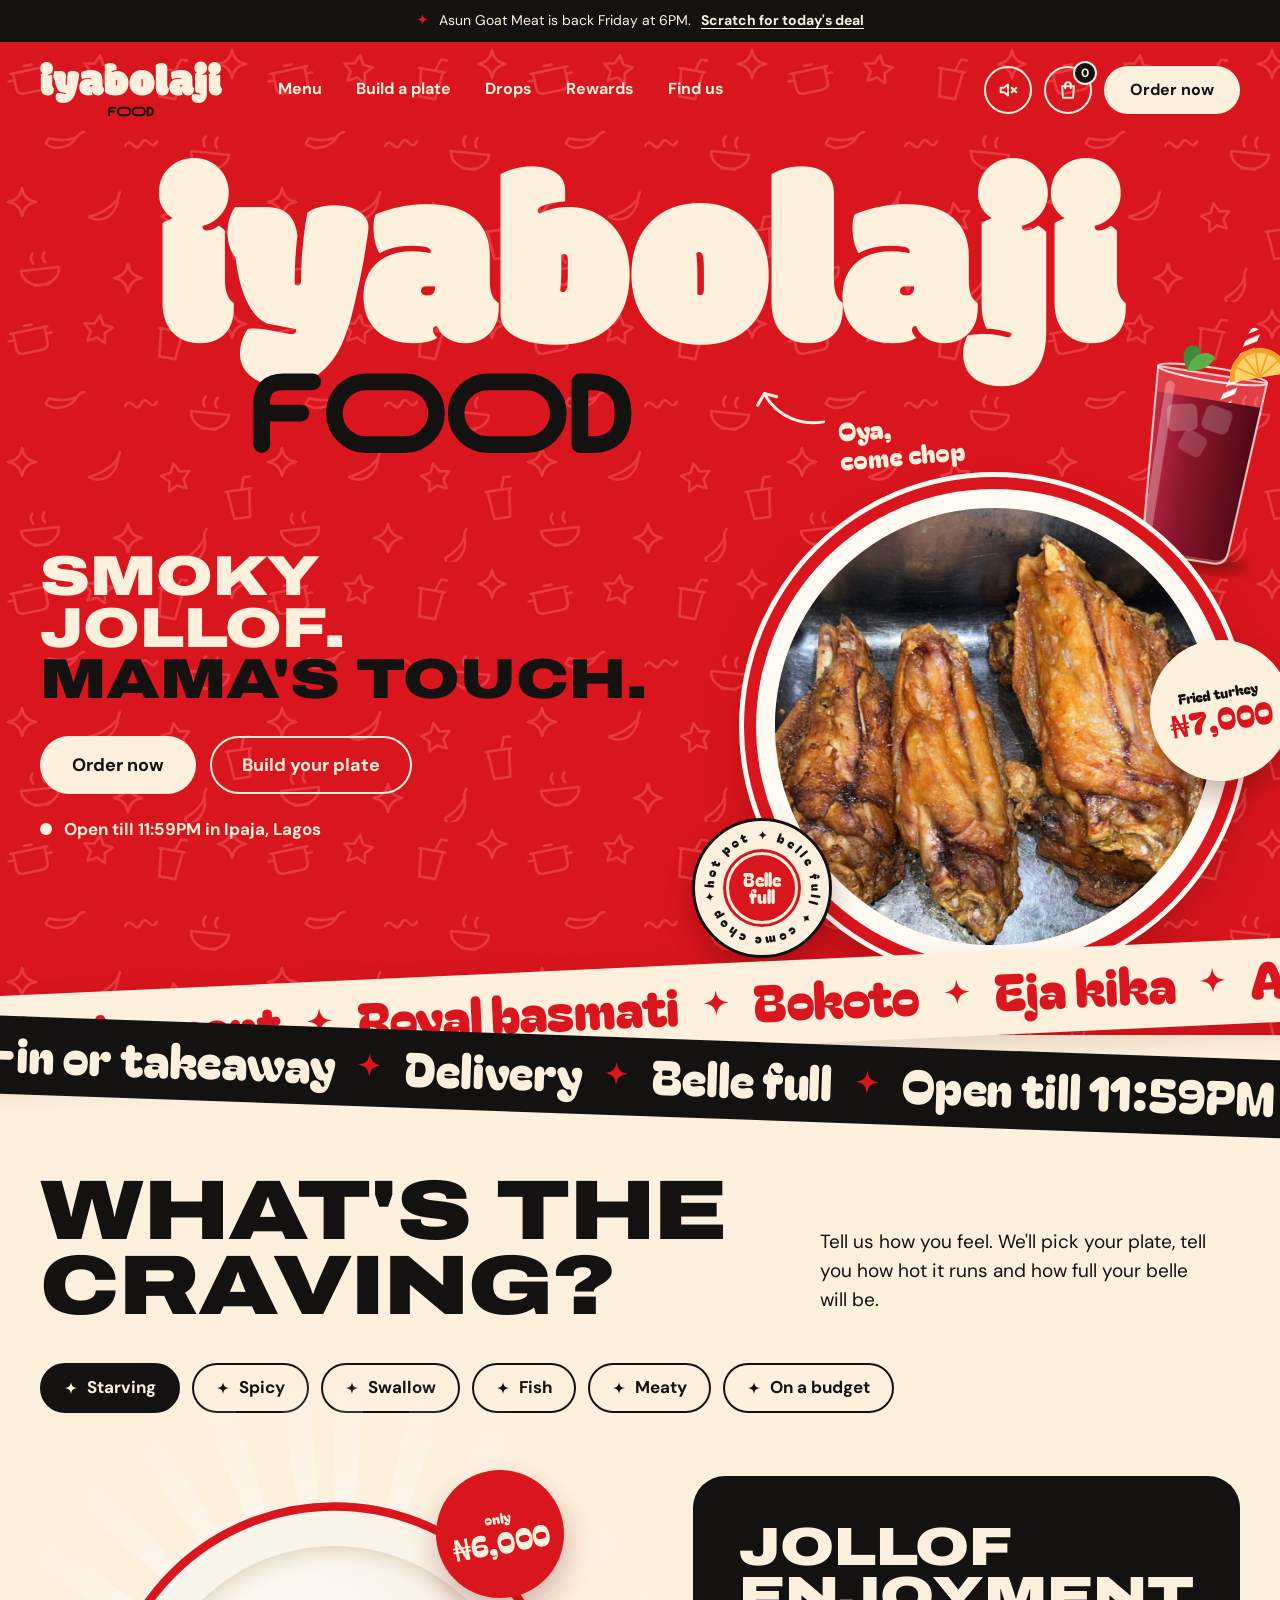
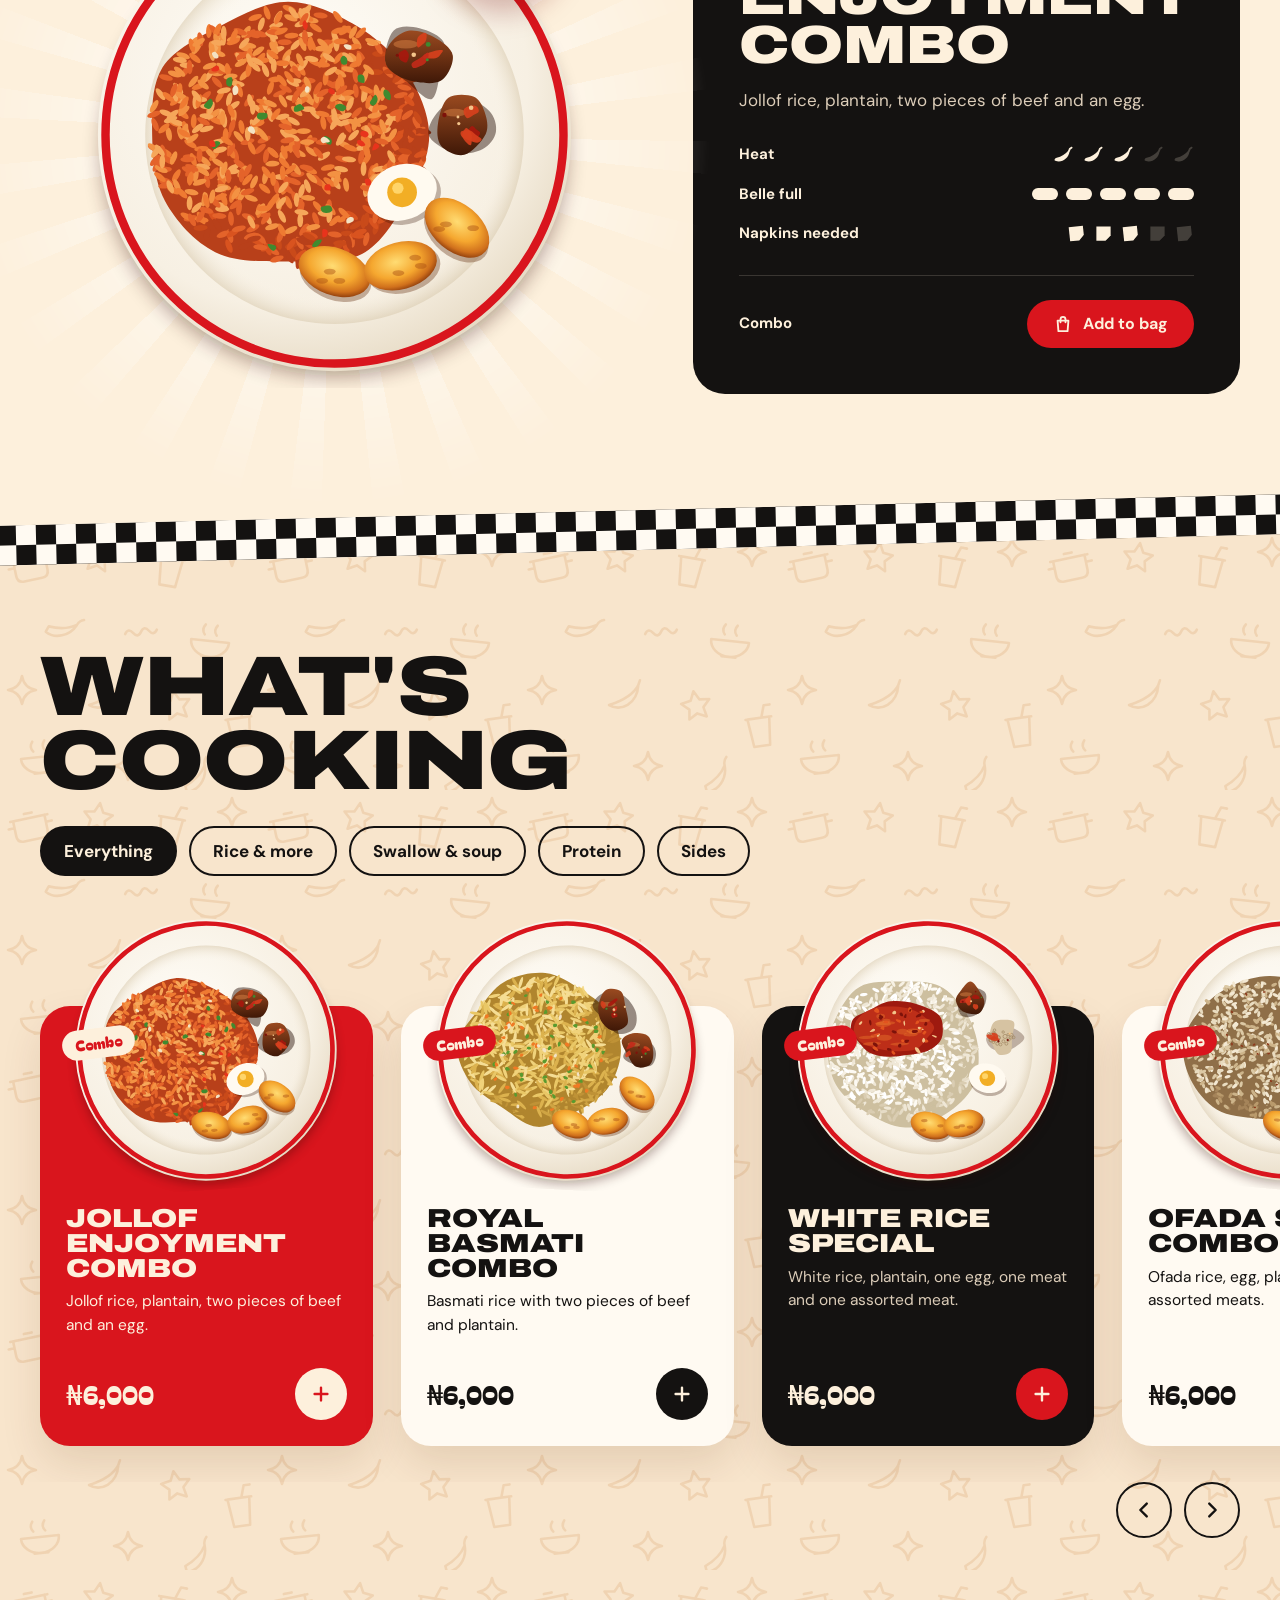
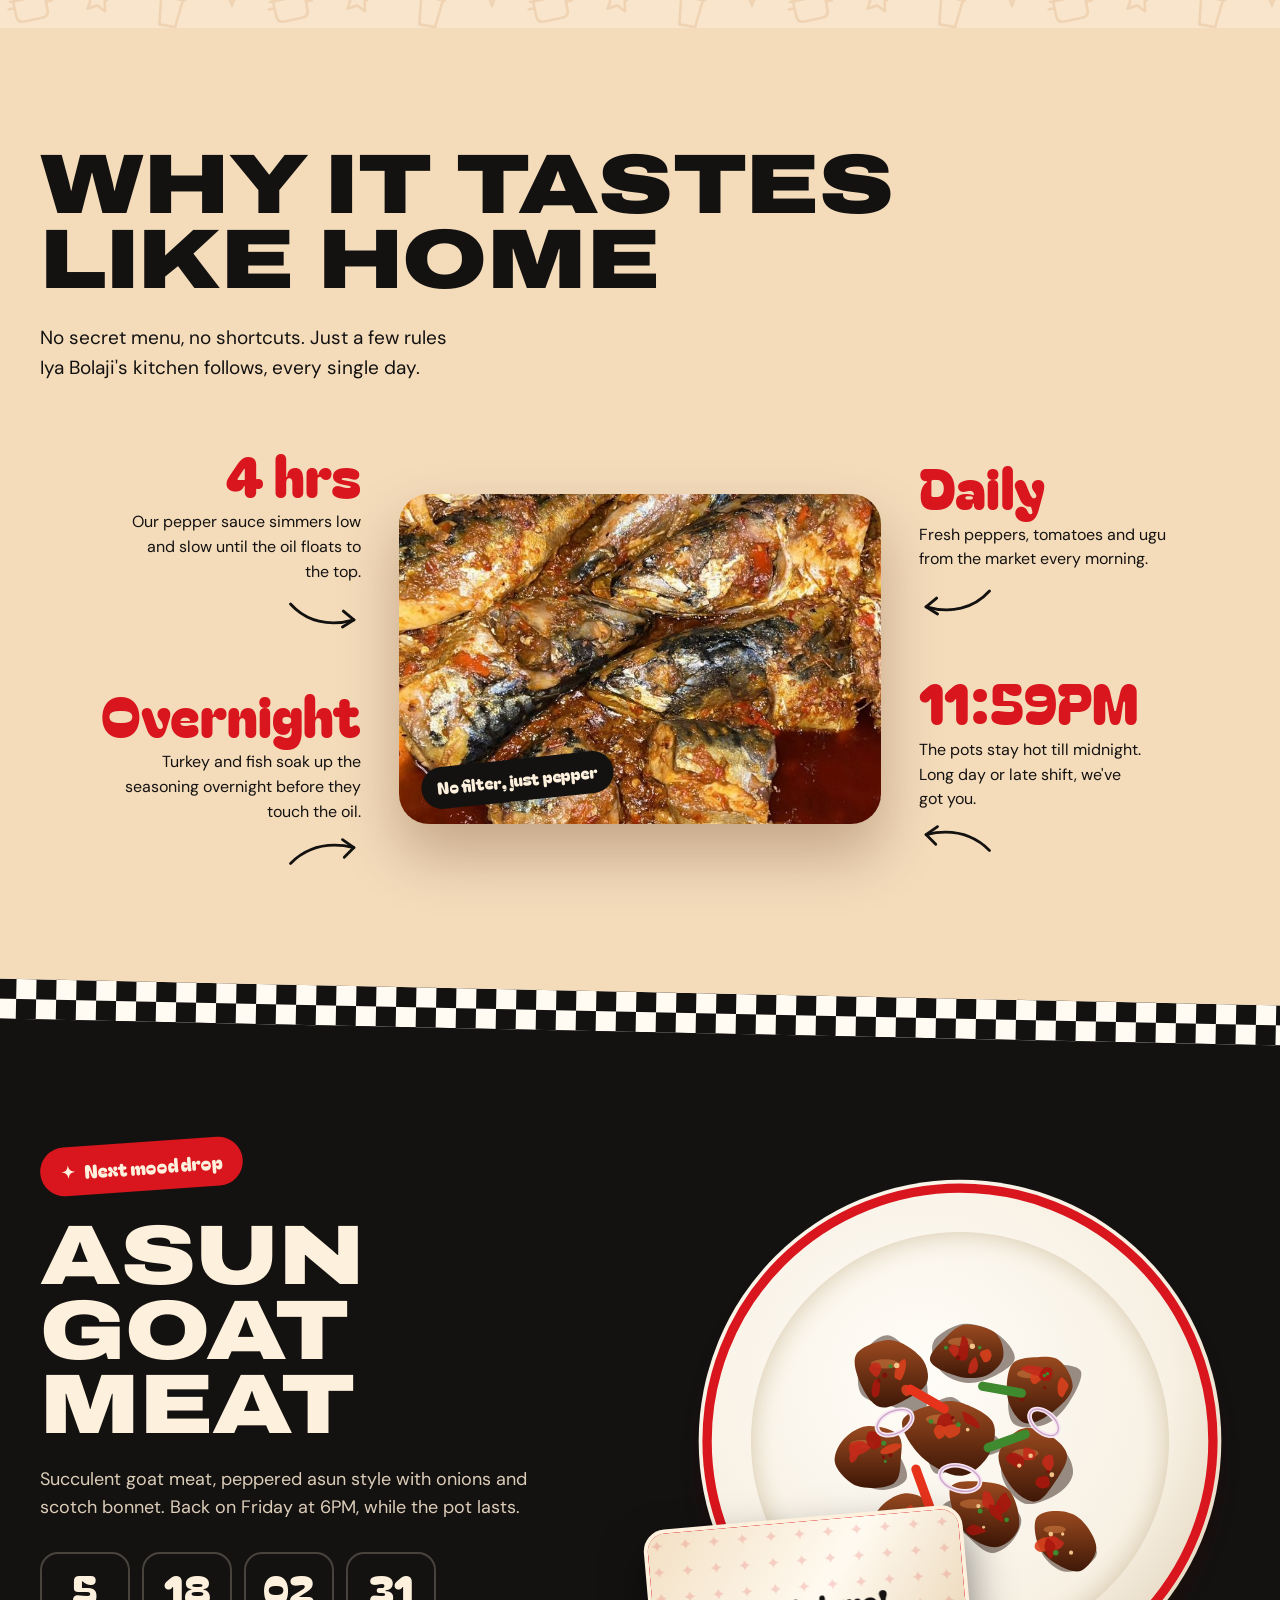
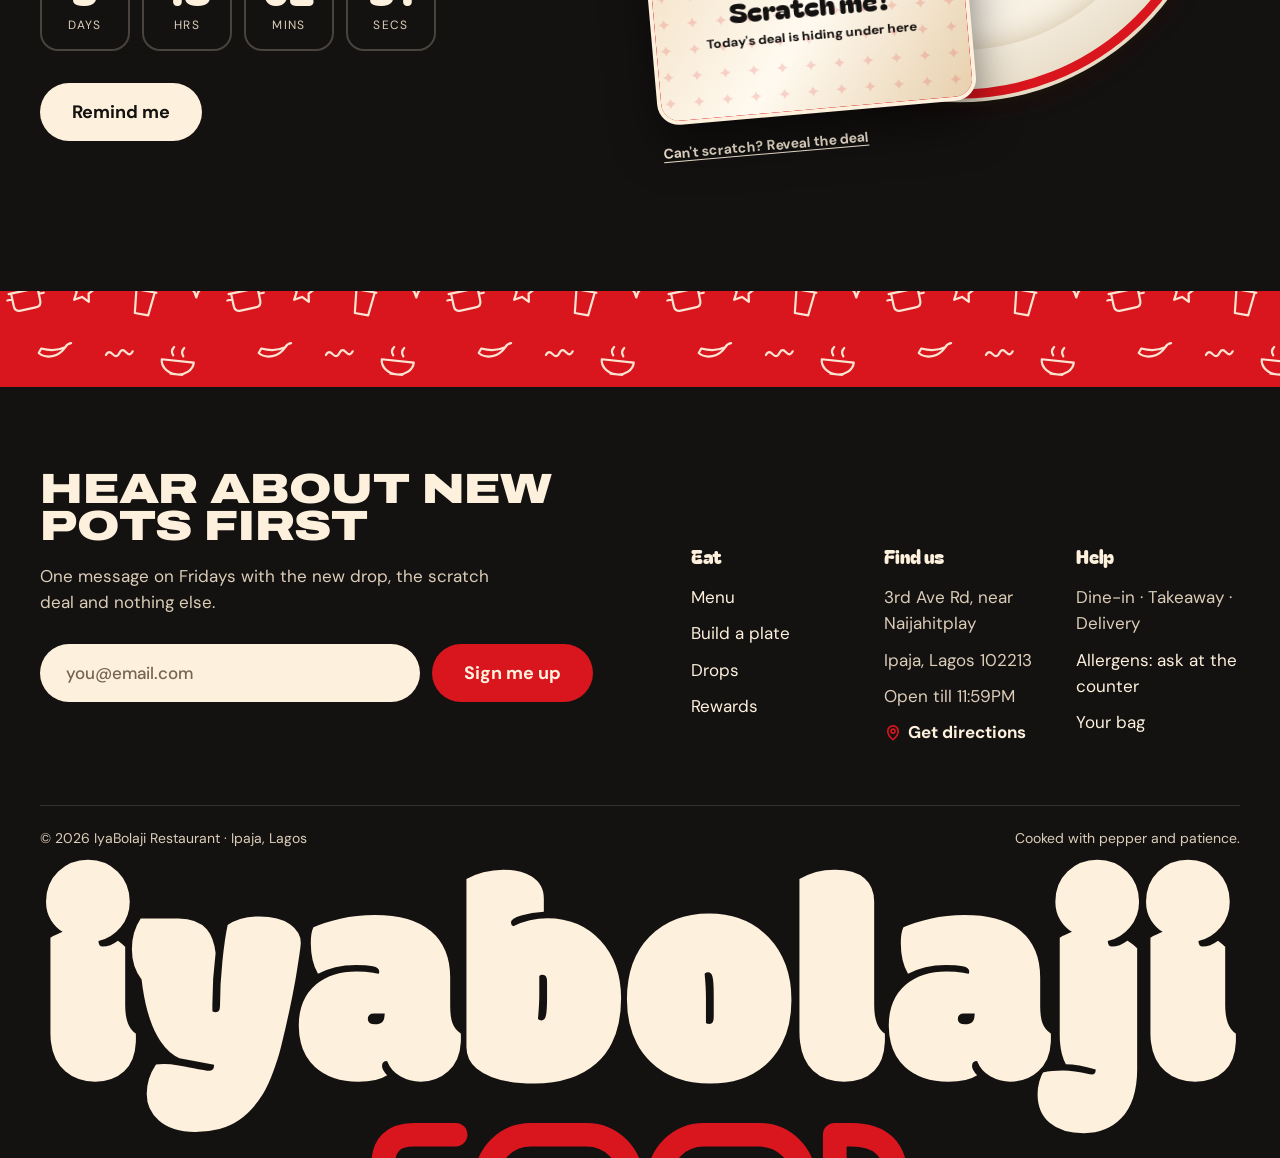
==== index.html @ 55a48b09 "Use the restaurant's own turkey and fish photos The hero plate is now the real fried turkey photo, f" ====
<!doctype html>
<html lang="en">
<head>
  <meta charset="utf-8">
  <meta name="viewport" content="width=device-width, initial-scale=1">
  <title>IyaBolaji Restaurant · Ipaja, Lagos</title>
  <meta name="description" content="Jollof, fried turkey, bokoto, amala and more from Mama's pot. Dine-in, takeaway and delivery on 3rd Ave Rd, Ipaja, Lagos. Open till 11:59PM.">
  <meta name="theme-color" content="#d9151d">
  <meta property="og:title" content="IyaBolaji Restaurant · Ipaja, Lagos">
  <meta property="og:description" content="Smoky jollof. Mama's touch. Dine-in, takeaway and delivery in Ipaja, Lagos.">
  <link rel="icon" href="assets/favicon.svg" type="image/svg+xml">
  <link rel="preconnect" href="https://fonts.googleapis.com">
  <link rel="preconnect" href="https://fonts.gstatic.com" crossorigin>
  <link href="https://fonts.googleapis.com/css2?family=Archivo:wdth,wght@125,800;125,900&family=Bagel+Fat+One&family=DM+Sans:opsz,wght@9..40,400;9..40,500;9..40,700&family=Modak&display=swap" rel="stylesheet">
  <link rel="stylesheet" href="css/styles.css">
  <script src="js/data.js" defer></script>
  <script src="js/main.js" defer></script>
  <script type="application/ld+json">
  {
    "@context": "https://schema.org",
    "@type": "Restaurant",
    "name": "IyaBolaji Restaurant",
    "servesCuisine": "Nigerian",
    "address": {
      "@type": "PostalAddress",
      "streetAddress": "3rd Ave Rd, near Naijahitplay",
      "addressLocality": "Ipaja",
      "addressRegion": "Lagos",
      "postalCode": "102213",
      "addressCountry": "NG"
    }
  }
  </script>
</head>
<body>
  <svg width="0" height="0" style="position:absolute" aria-hidden="true">
    <symbol id="food-mark" viewBox="0 0 404 88">
      <g fill="none" stroke="currentColor" stroke-width="17" stroke-linecap="round" stroke-linejoin="round">
        <path d="M18 76V34Q18 12 40 12H70M18 44H58"/>
        <rect x="92" y="12" width="104" height="64" rx="32"/>
        <rect x="216" y="12" width="104" height="64" rx="32"/>
        <path d="M342 12V76H354Q386 76 386 44Q386 12 354 12Z"/>
      </g>
    </symbol>
    <symbol id="i-spark" viewBox="0 0 24 24"><path fill="currentColor" d="M12 1.5C13.1 8.6 15.4 10.9 22.5 12 15.4 13.1 13.1 15.4 12 22.5 10.9 15.4 8.6 13.1 1.5 12 8.6 10.9 10.9 8.6 12 1.5Z"/></symbol>
    <symbol id="i-bag" viewBox="0 0 24 24"><g fill="none" stroke="currentColor" stroke-width="2.2" stroke-linecap="round" stroke-linejoin="round"><path d="M5.5 8h13l-1 12.5h-11L5.5 8Z"/><path d="M9 10V6.5a3 3 0 0 1 6 0V10"/></g></symbol>
    <symbol id="i-sound" viewBox="0 0 24 24"><g fill="none" stroke="currentColor" stroke-width="2.2" stroke-linecap="round" stroke-linejoin="round"><path d="M4 9.5v5h3.5L12 18V6L7.5 9.5H4Z"/><path d="M15.5 9a4.5 4.5 0 0 1 0 6M18.3 6.5a8 8 0 0 1 0 11"/></g></symbol>
    <symbol id="i-mute" viewBox="0 0 24 24"><g fill="none" stroke="currentColor" stroke-width="2.2" stroke-linecap="round" stroke-linejoin="round"><path d="M4 9.5v5h3.5L12 18V6L7.5 9.5H4Z"/><path d="M16 9.5l5 5M21 9.5l-5 5"/></g></symbol>
    <symbol id="i-plus" viewBox="0 0 24 24"><path fill="none" stroke="currentColor" stroke-width="2.6" stroke-linecap="round" d="M12 5v14M5 12h14"/></symbol>
    <symbol id="i-minus" viewBox="0 0 24 24"><path fill="none" stroke="currentColor" stroke-width="2.6" stroke-linecap="round" d="M5 12h14"/></symbol>
    <symbol id="i-left" viewBox="0 0 24 24"><path fill="none" stroke="currentColor" stroke-width="2.6" stroke-linecap="round" stroke-linejoin="round" d="M15 5l-7 7 7 7"/></symbol>
    <symbol id="i-right" viewBox="0 0 24 24"><path fill="none" stroke="currentColor" stroke-width="2.6" stroke-linecap="round" stroke-linejoin="round" d="M9 5l7 7-7 7"/></symbol>
    <symbol id="i-menu" viewBox="0 0 24 24"><path fill="none" stroke="currentColor" stroke-width="2.4" stroke-linecap="round" d="M4 7h16M4 12h16M4 17h16"/></symbol>
    <symbol id="i-close" viewBox="0 0 24 24"><path fill="none" stroke="currentColor" stroke-width="2.4" stroke-linecap="round" d="M6 6l12 12M18 6 6 18"/></symbol>
    <symbol id="i-chili" viewBox="0 0 24 24"><path fill="currentColor" d="M3.6 18.4c7.3 2.4 14.4-2.3 15.6-10.4.1-.9-1-1.3-1.5-.6-2.7 3.7-7.5 6.4-12.6 7.6-1.9.4-3.2 2.8-1.5 3.4Z"/><path fill="none" stroke="currentColor" stroke-width="2" stroke-linecap="round" d="M18.6 7.4c.2-1.7 1.2-2.9 2.8-3.5"/></symbol>
    <symbol id="i-napkin" viewBox="0 0 24 24"><path fill="currentColor" d="M3 3h18v11.5L14.5 21H3V3Z"/><path fill="currentColor" opacity=".45" d="M14.5 21v-6.5H21Z"/></symbol>
    <symbol id="i-pin" viewBox="0 0 24 24"><g fill="none" stroke="currentColor" stroke-width="2.2" stroke-linecap="round" stroke-linejoin="round"><path d="M12 21s7-6.1 7-11.5a7 7 0 1 0-14 0C5 14.9 12 21 12 21Z"/><circle cx="12" cy="9.5" r="2.6"/></g></symbol>
  </svg>

  <a class="skip" href="#main">Skip to content</a>

  <div class="announce">
    <p>
      <svg class="announce-spark" aria-hidden="true"><use href="#i-spark"/></svg>
      Asun Goat Meat is back Friday at 6PM.
      <a href="#drop">Scratch for today's deal</a>
    </p>
  </div>

  <header class="hero" id="top">
    <nav class="nav container" aria-label="Main">
      <a class="logo" href="#top" aria-label="IyaBolaji Food, back to top">
        <span class="logo-word" aria-hidden="true">iyabolaji</span>
        <svg class="food-mark" aria-hidden="true"><use href="#food-mark"/></svg>
      </a>
      <ul class="nav-links" id="nav-links">
        <li><a href="#menu">Menu</a></li>
        <li><a href="#cravings">Build a plate</a></li>
        <li><a href="#drop">Drops</a></li>
        <li><a href="#signup">Rewards</a></li>
        <li><a href="#find">Find us</a></li>
      </ul>
      <div class="nav-actions">
        <button class="icon-btn sound-btn" id="sound" type="button" aria-pressed="false" aria-label="Play kitchen sizzle sound">
          <svg aria-hidden="true"><use href="#i-mute"/></svg>
        </button>
        <button class="icon-btn bag-btn" id="bag-open" type="button" aria-label="Open bag, 0 items">
          <svg aria-hidden="true"><use href="#i-bag"/></svg>
          <span class="bag-count" id="bag-count" aria-hidden="true">0</span>
        </button>
        <a class="btn btn-cream nav-order" href="#menu">Order now</a>
        <button class="icon-btn menu-toggle" id="menu-toggle" type="button" aria-expanded="false" aria-controls="nav-links" aria-label="Open navigation">
          <svg aria-hidden="true"><use href="#i-menu"/></svg>
        </button>
      </div>
    </nav>

    <div class="hero-stage container">
      <div class="lockup">
        <h1 class="wordmark"><span class="sr-only">IyaBolaji Food</span><span aria-hidden="true">iyabolaji</span></h1>
        <svg class="food-mark hero-food" aria-hidden="true"><use href="#food-mark"/></svg>
        <p class="scribble">
          <svg class="scribble-arrow" viewBox="0 0 84 54" aria-hidden="true"><g fill="none" stroke="currentColor" stroke-width="3.5" stroke-linecap="round" stroke-linejoin="round"><path d="M80 48C56 50 28 40 14 10"/><path d="M5 22l9-13 14 5"/></g></svg>
          Oya,<br>come chop
        </p>
      </div>

      <div class="hero-copy">
        <p class="hero-title"><span>Smoky</span><span>jollof.</span><span class="ink">Mama's touch.</span></p>
        <div class="hero-ctas">
          <a class="btn btn-cream btn-lg" href="#menu">Order now</a>
          <a class="btn btn-ghost btn-lg" href="#cravings">Build your plate</a>
        </div>
        <p class="open-now"><span class="dot" aria-hidden="true"></span>Open till 11:59PM in Ipaja, Lagos</p>
      </div>

      <div class="hero-visual">
        <img class="hero-drink" src="assets/art/zobo.svg" alt="" width="420" height="620">
        <img class="hero-dish is-photo" src="assets/img/turkey.jpg" alt="Three golden fried turkey wings from the IyaBolaji kitchen" width="1000" height="1000" fetchpriority="high">
        <p class="price-sticker"><span>Fried turkey</span><strong>₦7,000</strong></p>
        <div class="mood-badge" aria-hidden="true">
          <svg class="mood-ring" viewBox="0 0 200 200">
            <defs><path id="ring" d="M100 100m-72 0a72 72 0 1 1 144 0a72 72 0 1 1-144 0"/></defs>
            <text><textPath href="#ring" textLength="448">hot pot ✦ belle full ✦ come chop ✦</textPath></text>
          </svg>
          <span class="mood-core">Belle<br>full</span>
        </div>
      </div>
    </div>
  </header>

  <div class="ticker" aria-hidden="true">
    <div class="band band-cream">
      <div class="track">
        <span class="half">Jollof enjoyment <svg><use href="#i-spark"/></svg> Royal basmati <svg><use href="#i-spark"/></svg> Bokoto <svg><use href="#i-spark"/></svg> Eja kika <svg><use href="#i-spark"/></svg> Amala feast <svg><use href="#i-spark"/></svg> Asun goat meat <svg><use href="#i-spark"/></svg></span>
        <span class="half">Jollof enjoyment <svg><use href="#i-spark"/></svg> Royal basmati <svg><use href="#i-spark"/></svg> Bokoto <svg><use href="#i-spark"/></svg> Eja kika <svg><use href="#i-spark"/></svg> Amala feast <svg><use href="#i-spark"/></svg> Asun goat meat <svg><use href="#i-spark"/></svg></span>
      </div>
    </div>
    <div class="band band-ink">
      <div class="track reverse">
        <span class="half">Dine-in or takeaway <svg><use href="#i-spark"/></svg> Delivery <svg><use href="#i-spark"/></svg> Belle full <svg><use href="#i-spark"/></svg> Open till 11:59PM <svg><use href="#i-spark"/></svg> Ipaja, Lagos <svg><use href="#i-spark"/></svg></span>
        <span class="half">Dine-in or takeaway <svg><use href="#i-spark"/></svg> Delivery <svg><use href="#i-spark"/></svg> Belle full <svg><use href="#i-spark"/></svg> Open till 11:59PM <svg><use href="#i-spark"/></svg> Ipaja, Lagos <svg><use href="#i-spark"/></svg></span>
      </div>
    </div>
  </div>

  <main id="main">
    <section class="cravings" id="cravings" aria-labelledby="cravings-title">
      <div class="container">
        <div class="section-head">
          <h2 class="display" id="cravings-title">What's the<br>craving?</h2>
          <p class="lede">Tell us how you feel. We'll pick your plate, tell you how hot it runs and how full your belle will be.</p>
        </div>
        <div class="chips" id="craving-chips" role="group" aria-label="Pick a craving"></div>

        <div class="feature">
          <div class="feature-visual">
            <img id="feature-img" src="assets/art/jollof-enjoyment.svg" alt="" width="600" height="600">
            <p class="price-dot"><small>only</small><strong id="feature-price"></strong></p>
          </div>
          <article class="feature-card" aria-live="polite">
            <h3 id="feature-name"></h3>
            <p id="feature-desc"></p>
            <dl class="meters">
              <div><dt>Heat</dt><dd id="meter-heat"></dd></div>
              <div><dt>Belle full</dt><dd id="meter-full"></dd></div>
              <div><dt>Napkins needed</dt><dd id="meter-napkins"></dd></div>
            </dl>
            <div class="feature-foot">
              <span id="feature-serves"></span>
              <button class="btn btn-red" id="feature-add" type="button">
                <svg class="btn-icon" aria-hidden="true"><use href="#i-bag"/></svg> Add to bag
              </button>
            </div>
          </article>
        </div>
      </div>
    </section>

    <div class="checker" aria-hidden="true"></div>

    <section class="lineup" id="menu" aria-labelledby="menu-title">
      <div class="container section-head">
        <h2 class="display" id="menu-title">What's<br>cooking</h2>
        <div class="chips" id="menu-filters" role="group" aria-label="Filter the menu"></div>
      </div>
      <ul class="cards" id="cards" aria-live="polite"></ul>
      <div class="container lineup-nav">
        <button class="round-btn" type="button" data-scroll="-1" aria-label="Scroll menu left"><svg aria-hidden="true"><use href="#i-left"/></svg></button>
        <button class="round-btn" type="button" data-scroll="1" aria-label="Scroll menu right"><svg aria-hidden="true"><use href="#i-right"/></svg></button>
      </div>
    </section>

    <section class="why" id="why" aria-labelledby="why-title">
      <div class="container">
        <h2 class="display" id="why-title">Why it tastes<br>like home</h2>
        <p class="lede">No secret menu, no shortcuts. Just a few rules Iya Bolaji's kitchen follows, every single day.</p>

        <div class="why-grid">
          <div class="facts facts-left">
            <div class="fact">
              <strong>4 hrs</strong>
              <p>Our pepper sauce simmers low and slow until the oil floats to the top.</p>
              <svg class="fact-arrow" viewBox="0 0 84 40" aria-hidden="true"><g fill="none" stroke="currentColor" stroke-width="3.2" stroke-linecap="round" stroke-linejoin="round"><path d="M4 8C22 28 48 34 76 26"/><path d="M64 16l12 10-13 8"/></g></svg>
            </div>
            <div class="fact">
              <strong>Overnight</strong>
              <p>Turkey and fish soak up the seasoning overnight before they touch the oil.</p>
              <svg class="fact-arrow" viewBox="0 0 84 40" aria-hidden="true"><g fill="none" stroke="currentColor" stroke-width="3.2" stroke-linecap="round" stroke-linejoin="round"><path d="M4 30C24 10 50 6 76 12"/><path d="M63 3l13 9-11 11"/></g></svg>
            </div>
          </div>

          <figure class="why-photo">
            <img src="assets/img/fish-pepper-stew.jpg" alt="Mackerel cooked down in red pepper stew, straight from the IyaBolaji kitchen" width="782" height="535" loading="lazy">
            <figcaption>No filter, just pepper</figcaption>
          </figure>

          <div class="facts facts-right">
            <div class="fact">
              <strong>Daily</strong>
              <p>Fresh peppers, tomatoes and ugu from the market every morning.</p>
              <svg class="fact-arrow" viewBox="0 0 84 40" aria-hidden="true"><g fill="none" stroke="currentColor" stroke-width="3.2" stroke-linecap="round" stroke-linejoin="round"><path d="M80 8C62 28 36 34 8 26"/><path d="M20 16 8 26l13 8"/></g></svg>
            </div>
            <div class="fact">
              <strong>11:59PM</strong>
              <p>The pots stay hot till midnight. Long day or late shift, we've got you.</p>
              <svg class="fact-arrow" viewBox="0 0 84 40" aria-hidden="true"><g fill="none" stroke="currentColor" stroke-width="3.2" stroke-linecap="round" stroke-linejoin="round"><path d="M80 30C60 10 34 6 8 12"/><path d="M21 3 8 12l11 11"/></g></svg>
            </div>
          </div>
        </div>
      </div>
    </section>

    <div class="checker checker-dark" aria-hidden="true"></div>

    <section class="drop" id="drop" aria-labelledby="drop-title">
      <div class="container drop-grid">
        <div class="drop-copy">
          <p class="tag-red"><svg aria-hidden="true"><use href="#i-spark"/></svg> Next mood drop</p>
          <h2 class="display" id="drop-title">Asun<br>goat meat</h2>
          <p>Succulent goat meat, peppered asun style with onions and scotch bonnet. Back on Friday at 6PM, while the pot lasts.</p>
          <div class="countdown" id="countdown" role="timer" aria-label="Time until the drop">
            <div><b data-unit="d">0</b><span>Days</span></div>
            <div><b data-unit="h">00</b><span>Hrs</span></div>
            <div><b data-unit="m">00</b><span>Mins</span></div>
            <div><b data-unit="s">00</b><span>Secs</span></div>
          </div>
          <a class="btn btn-cream btn-lg" href="#signup">Remind me</a>
        </div>

        <div class="drop-visual">
          <img src="assets/art/asun.svg" alt="Peppered asun goat meat with onions and peppers" width="600" height="600" loading="lazy">
          <div class="scratch" id="scratch">
            <div class="scratch-card">
              <div class="scratch-prize" id="scratch-prize">
                <small>Today's deal</small>
                <strong>Free dodo</strong>
                <span>with any combo. Show this at the counter.</span>
              </div>
              <canvas aria-hidden="true"></canvas>
            </div>
            <button class="scratch-reveal" type="button">Can't scratch? Reveal the deal</button>
          </div>
        </div>
      </div>
    </section>
  </main>

  <footer class="footer" id="find">
    <div class="footer-band" aria-hidden="true"></div>
    <div class="container footer-top">
      <div class="signup" id="signup">
        <h2 class="display">Hear about new<br>pots first</h2>
        <p>One message on Fridays with the new drop, the scratch deal and nothing else.</p>
        <form id="signup-form" novalidate>
          <label class="sr-only" for="email">Email address</label>
          <div class="signup-row">
            <input id="email" name="email" type="email" placeholder="you@email.com" autocomplete="email" required aria-describedby="form-msg">
            <button class="btn btn-red btn-lg" type="submit">Sign me up</button>
          </div>
          <p class="form-msg" id="form-msg" role="status"></p>
        </form>
      </div>

      <nav class="footer-cols" aria-label="Footer">
        <div>
          <h3>Eat</h3>
          <ul>
            <li><a href="#menu">Menu</a></li>
            <li><a href="#cravings">Build a plate</a></li>
            <li><a href="#drop">Drops</a></li>
            <li><a href="#signup">Rewards</a></li>
          </ul>
        </div>
        <div>
          <h3>Find us</h3>
          <ul>
            <li>3rd Ave Rd, near Naijahitplay</li>
            <li>Ipaja, Lagos 102213</li>
            <li>Open till 11:59PM</li>
            <li><a class="directions" href="https://www.google.com/maps/search/?api=1&amp;query=IyaBolaji%20Restaurant%2C%203rd%20Ave%20Rd%2C%20Ipaja%2C%20Lagos" target="_blank" rel="noopener"><svg aria-hidden="true"><use href="#i-pin"/></svg>Get directions</a></li>
          </ul>
        </div>
        <div>
          <h3>Help</h3>
          <ul>
            <li>Dine-in · Takeaway · Delivery</li>
            <li><a href="#menu">Allergens: ask at the counter</a></li>
            <li><a href="#bag-open" data-open-bag>Your bag</a></li>
          </ul>
        </div>
      </nav>
    </div>
    <div class="container footer-base">
      <p>© <span id="year">2026</span> IyaBolaji Restaurant · Ipaja, Lagos</p>
      <p>Cooked with pepper and patience.</p>
    </div>
    <div class="footer-mark" aria-hidden="true">
      <span class="footer-word">iyabolaji</span>
      <svg class="food-mark"><use href="#food-mark"/></svg>
    </div>
  </footer>

  <dialog class="bag-panel" id="bag" aria-labelledby="bag-title">
    <div class="bag-head">
      <h2 id="bag-title">Your bag</h2>
      <button class="icon-btn icon-btn-ink" type="button" id="bag-close" aria-label="Close bag"><svg aria-hidden="true"><use href="#i-close"/></svg></button>
    </div>
    <ul class="bag-list" id="bag-list"></ul>
    <div class="bag-foot">
      <p class="bag-total"><span>Total</span><strong id="bag-total">₦0</strong></p>
      <a class="btn btn-red btn-lg bag-checkout" id="bag-checkout" href="#find">Visit or call to order</a>
      <p class="bag-note" id="bag-note">Pick up, dine in, or ask about delivery.</p>
    </div>
  </dialog>

  <p class="toast" id="toast" role="status" aria-live="polite"></p>
</body>
</html>
---- css/styles.css ----
/* IyaBolaji Restaurant ------------------------------------------------- */

:root {
  --red: #d9151d;
  --red-deep: #b30f16;
  --ink: #141211;
  --cream: #fdf0dc;
  --paper: #fffaf2;
  --peach: #f8e5cc;
  --sand: #f4dcbb;
  --muted-on-ink: #dccdb9;

  --f-logo: "Modak", "Bagel Fat One", system-ui, sans-serif;
  --f-fun: "Bagel Fat One", "Arial Rounded MT Bold", system-ui, sans-serif;
  --f-head: "Archivo", "Arial Black", Impact, sans-serif;
  --f-body: "DM Sans", system-ui, -apple-system, "Segoe UI", sans-serif;

  --wrap: 1240px;
  --gutter: clamp(16px, 4vw, 40px);
  --ease-pop: cubic-bezier(.2, .9, .3, 1.25);
}

*, *::before, *::after { box-sizing: border-box; }

html { scroll-behavior: smooth; overflow-x: clip; scroll-padding-top: 16px; }

body {
  margin: 0;
  font-family: var(--f-body);
  font-size: 17px;
  line-height: 1.55;
  color: var(--ink);
  background: var(--cream);
  overflow-x: clip;
  -webkit-font-smoothing: antialiased;
}

img { max-width: 100%; height: auto; display: block; }

/* Real photos sit in an enamel-plate frame so they match the illustrated plates. */
img.is-photo {
  --ring: 8px;
  aspect-ratio: 1; object-fit: cover; border-radius: 50%;
  padding: 3.5%; background: var(--paper);
  box-shadow: 0 0 0 var(--ring) var(--red), 0 0 0 calc(var(--ring) + 5px) var(--paper), 0 26px 50px rgba(60, 10, 0, .35);
}
a { color: inherit; }
button { font: inherit; color: inherit; cursor: pointer; }
svg { flex: none; }
p { margin: 0; text-wrap: pretty; }

:focus-visible { outline: 3px solid var(--focus, currentColor); outline-offset: 3px; }

/* Focus rings take the colour of the surface's text so they never vanish into it. */
.announce, .hero, .drop, .footer, .feature-card, .card--red, .card--ink { --focus: var(--cream); }
.cravings, .lineup, .why, .card--white, .bag-panel { --focus: var(--ink); }

.container { width: min(100% - 2 * var(--gutter), var(--wrap)); margin-inline: auto; }

.sr-only {
  position: absolute; width: 1px; height: 1px; padding: 0; margin: -1px;
  overflow: hidden; clip: rect(0 0 0 0); white-space: nowrap; border: 0;
}

.skip {
  position: absolute; left: 12px; top: -80px; z-index: 100;
  background: var(--ink); color: var(--cream); padding: 12px 18px; border-radius: 999px;
  font-weight: 700; text-decoration: none;
}
.skip:focus { top: 12px; }

.display {
  font-family: var(--f-head);
  font-weight: 900;
  font-stretch: 125%;
  text-transform: uppercase;
  font-size: clamp(40px, 6.6vw, 100px);
  line-height: .88;
  letter-spacing: -.005em;
  margin: 0;
}

.lede { font-size: 19px; max-width: 420px; }

/* Buttons -------------------------------------------------------------- */

.btn {
  display: inline-flex; align-items: center; justify-content: center; gap: 10px;
  min-height: 48px; padding: 12px 24px;
  border: 2.5px solid transparent; border-radius: 999px;
  font-family: var(--f-body); font-weight: 700; font-size: 16px; line-height: 1;
  text-decoration: none; white-space: nowrap;
  transition: transform .18s ease, background-color .18s ease, color .18s ease, border-color .18s ease;
}
.btn:hover { transform: translateY(-2px); }
.btn:active { transform: translateY(0) scale(.97); }
.btn-lg { min-height: 58px; padding: 16px 30px; font-size: 18px; }
.btn-cream { background: var(--cream); color: var(--ink); }
.btn-cream:hover { background: var(--paper); }
.btn-ghost { border-color: var(--cream); color: var(--cream); }
.btn-ghost:hover { background: var(--cream); color: var(--red); }
.btn-red { background: var(--red); color: var(--cream); }
.btn-red:hover { background: var(--red-deep); }
.btn-icon { width: 20px; height: 20px; }

.icon-btn {
  position: relative; display: inline-grid; place-items: center;
  width: 48px; height: 48px; border-radius: 50%;
  border: 2.5px solid var(--cream); background: transparent; color: var(--cream);
  transition: background-color .18s ease, color .18s ease, transform .18s ease;
}
.icon-btn:hover { background: var(--cream); color: var(--red); }
.icon-btn svg { width: 22px; height: 22px; }
.icon-btn-ink { border-color: var(--ink); color: var(--ink); }
.icon-btn-ink:hover { background: var(--ink); color: var(--cream); }

.round-btn {
  display: grid; place-items: center; width: 56px; height: 56px; border-radius: 50%;
  border: 2.5px solid var(--ink); background: transparent; color: var(--ink);
  transition: background-color .18s ease, color .18s ease;
}
.round-btn:hover { background: var(--ink); color: var(--cream); }
.round-btn svg { width: 22px; height: 22px; }

/* Announcement bar ----------------------------------------------------- */

.announce {
  background: var(--ink); color: var(--cream);
  font-size: 14px; text-align: center; padding: 10px var(--gutter);
}
.announce a { font-weight: 700; text-underline-offset: 3px; margin-left: 6px; }
.announce-spark { width: 13px; height: 13px; color: var(--red); vertical-align: -1px; margin-right: 6px; }

/* Hero ----------------------------------------------------------------- */

.hero {
  position: relative;
  overflow-x: clip;
  color: var(--cream);
  background: var(--red) url("../assets/patterns/on-red.svg") 0 0 / 260px;
  padding-bottom: clamp(150px, 15vw, 210px);
}

.nav { position: relative; z-index: 20; display: flex; align-items: center; gap: 28px; height: 96px; }

.logo { display: inline-flex; flex-direction: column; align-items: center; color: var(--cream); text-decoration: none; }
.logo-word { font-family: var(--f-logo); font-size: 46px; line-height: .78; padding-top: 4px; }
.logo .food-mark { width: 48px; height: 11px; color: var(--ink); margin-top: 3px; }

.nav-links { display: flex; gap: 34px; list-style: none; margin: 0 0 0 28px; padding: 0; }
.nav-links a { position: relative; display: inline-block; padding: 10px 0; font-weight: 700; font-size: 16px; text-decoration: none; }
.nav-links a::after {
  content: ""; position: absolute; left: 0; right: 0; bottom: 4px; height: 2.5px; border-radius: 2px;
  background: currentColor; transform: scaleX(0); transform-origin: left; transition: transform .2s ease;
}
.nav-links a:hover::after { transform: scaleX(1); }

.nav-actions { display: flex; align-items: center; gap: 12px; margin-left: auto; }
.sound-btn[aria-pressed="true"] { background: var(--cream); color: var(--red); }
.bag-count {
  position: absolute; top: -7px; right: -7px; min-width: 24px; height: 24px; padding: 0 5px;
  display: grid; place-items: center; border-radius: 12px; border: 2px solid var(--cream);
  background: var(--ink); color: var(--cream); font-size: 12px; font-weight: 700; line-height: 1;
}
.bag-count.is-bumped { animation: bump .4s var(--ease-pop); }
.menu-toggle { display: none; }

.hero-stage { position: relative; }
.lockup { position: relative; padding-top: clamp(26px, 4vw, 62px); }

.wordmark {
  margin: 0;
  font-family: var(--f-logo); font-weight: 400;
  font-size: clamp(84px, 19.6vw, 292px);
  line-height: .74;
  letter-spacing: -.012em;
  text-align: center;
  color: var(--cream);
}
.wordmark span { display: inline-block; }

.hero-food { display: block; width: clamp(150px, 31vw, 440px); height: auto; aspect-ratio: 404 / 88; margin: -.4% 0 0 17%; color: var(--ink); position: relative; z-index: 1; }

.scribble {
  position: absolute; right: 23%; bottom: -4%;
  font-family: var(--f-fun); font-size: clamp(18px, 2vw, 27px); line-height: 1.12;
  transform: rotate(-5deg);
}
.scribble-arrow { position: absolute; left: -82px; top: -38px; width: 72px; height: auto; }

.hero-copy { position: relative; z-index: 3; max-width: 680px; margin-top: clamp(40px, 7.4vw, 116px); }
.hero-title {
  margin-bottom: 30px;
  font-family: var(--f-head); font-weight: 900; font-stretch: 125%; text-transform: uppercase;
  font-size: clamp(31px, 4.4vw, 64px); line-height: .92;
}
.hero-title span { display: block; white-space: nowrap; }
.hero-title .ink { color: var(--ink); }
.hero-ctas { display: flex; flex-wrap: wrap; gap: 14px; }
.open-now { display: flex; align-items: center; gap: 12px; margin-top: 22px; font-weight: 700; }
.dot { width: 12px; height: 12px; border-radius: 50%; background: var(--cream); animation: pulse 2s ease-out infinite; }

.hero-visual { position: absolute; z-index: 2; right: -2%; bottom: calc(-1 * clamp(110px, 12vw, 170px)); width: min(45%, 600px); }
.hero-dish { position: relative; z-index: 2; width: 100%; animation: float 6s ease-in-out infinite; }
.hero-dish.is-photo { --ring: 12px; width: 88%; margin: 6%; }
.hero-drink { position: absolute; z-index: 1; width: 33%; right: -5%; top: -27%; transform: rotate(9deg); }

.price-sticker {
  position: absolute; z-index: 3; right: -5%; top: 34%;
  display: grid; place-content: center; text-align: center;
  width: clamp(104px, 11vw, 150px); aspect-ratio: 1; border-radius: 50%;
  background: var(--cream); color: var(--ink); transform: rotate(-9deg);
  box-shadow: 0 14px 28px rgba(80, 5, 5, .3);
}
.price-sticker span { font-family: var(--f-fun); font-size: clamp(12px, 1.1vw, 15px); line-height: 1.05; max-width: 9ch; margin-inline: auto; }
.price-sticker strong { font-family: var(--f-fun); font-weight: 400; font-size: clamp(22px, 2.4vw, 34px); line-height: 1.1; color: var(--red); }

.mood-badge {
  position: absolute; z-index: 3; left: -6%; bottom: 7%;
  width: clamp(110px, 11vw, 150px); aspect-ratio: 1; border-radius: 50%;
  display: grid; place-items: center;
  background: var(--cream); color: var(--red); border: 3px solid var(--ink);
  box-shadow: 0 14px 28px rgba(80, 5, 5, .3);
}
.mood-ring { position: absolute; inset: 0; width: 100%; height: 100%; animation: spin 18s linear infinite; }
.mood-ring text { font-family: var(--f-fun); font-size: 19px; fill: var(--ink); }
.mood-core {
  display: grid; place-items: center; width: 54%; aspect-ratio: 1; border-radius: 50%;
  background: var(--red); color: var(--cream); border: 3px solid var(--cream); box-shadow: 0 0 0 3px var(--red);
  font-family: var(--f-fun); font-size: clamp(14px, 1.4vw, 19px); line-height: .95; text-align: center;
}

/* Ticker bands --------------------------------------------------------- */

.ticker { position: relative; z-index: 6; margin-top: -96px; padding: 28px 0 8px; overflow-x: clip; }
.band { width: 116%; margin-left: -8%; overflow: hidden; white-space: nowrap; }
.band-cream { background: var(--cream); color: var(--red); transform: rotate(-2.6deg); font-size: clamp(30px, 4vw, 58px); box-shadow: 0 10px 30px rgba(60, 0, 0, .12); }
.band-ink { background: var(--ink); color: var(--cream); transform: rotate(2deg); margin-top: -12px; font-size: clamp(28px, 3.7vw, 54px); }
.track { display: inline-flex; font-family: var(--f-fun); line-height: 1.3; padding: .12em 0; animation: marquee 38s linear infinite; }
.track.reverse { animation-direction: reverse; }
.half { display: inline-flex; align-items: center; gap: .45em; padding-right: .45em; }
.half svg { width: .56em; height: .56em; color: var(--red); }

/* Cravings ------------------------------------------------------------- */

main { overflow-x: clip; }

.cravings { background: var(--cream); padding: 120px 0 100px; margin-top: -70px; }

.section-head { display: flex; flex-wrap: wrap; justify-content: space-between; align-items: flex-end; gap: 28px 40px; }
.section-head .lede { margin-bottom: 8px; }

.chips { display: flex; flex-wrap: wrap; gap: 12px; margin-top: 40px; }
.chip {
  display: inline-flex; align-items: center; gap: 9px;
  min-height: 50px; padding: 10px 22px;
  border: 2.5px solid var(--ink); border-radius: 999px; background: transparent;
  font-weight: 700; font-size: 17px; line-height: 1;
  transition: background-color .18s ease, color .18s ease, transform .18s ease;
}
.chip svg { width: 14px; height: 14px; }
.chip:hover { transform: translateY(-2px); }
.chip[aria-pressed="true"] { background: var(--ink); color: var(--cream); }

.feature { display: grid; grid-template-columns: 1.08fr 1fr; gap: clamp(24px, 5vw, 72px); align-items: center; margin-top: 28px; }

.feature-visual { position: relative; display: grid; place-items: center; aspect-ratio: 1; }
.feature-visual::before {
  content: ""; position: absolute; inset: -14%; pointer-events: none;
  background: repeating-conic-gradient(from 0deg, rgba(255, 255, 255, .8) 0deg 5deg, rgba(255, 255, 255, 0) 5deg 13deg);
  -webkit-mask: radial-gradient(closest-side, #000 22%, transparent 100%);
  mask: radial-gradient(closest-side, #000 22%, transparent 100%);
}
.feature-visual img { position: relative; width: 86%; transition: transform .45s var(--ease-pop), opacity .2s ease; }
.feature-visual img.is-photo { width: 76%; }
.feature-visual img.is-swapping { opacity: 0; transform: rotate(-30deg) scale(.82); }

.price-dot {
  position: absolute; z-index: 2; top: 5%; right: 11%;
  display: grid; place-content: center; text-align: center;
  width: clamp(96px, 10vw, 134px); aspect-ratio: 1; border-radius: 50%;
  background: var(--red); color: var(--cream); transform: rotate(-10deg);
  box-shadow: 0 14px 28px rgba(120, 10, 10, .28);
}
.price-dot small { font-family: var(--f-fun); font-size: 14px; line-height: 1; }
.price-dot strong { font-family: var(--f-fun); font-weight: 400; font-size: clamp(21px, 2.3vw, 31px); line-height: 1.1; }

.feature-card { background: var(--ink); color: var(--cream); border-radius: 32px; padding: clamp(28px, 3.6vw, 50px); }
.feature-card h3 {
  margin: 0 0 16px;
  font-family: var(--f-head); font-weight: 900; font-stretch: 125%; text-transform: uppercase;
  font-size: clamp(34px, 4.2vw, 60px); line-height: .92;
}
.feature-card > p { max-width: 38ch; margin-bottom: 30px; color: var(--muted-on-ink); }

.meters { display: grid; gap: 16px; margin: 0 0 30px; }
.meters div { display: flex; align-items: center; justify-content: space-between; gap: 16px; }
.meters dt { font-weight: 700; font-size: 15px; }
.meters dd { display: flex; align-items: center; gap: 8px; margin: 0; }
.m-heat svg { width: 22px; height: 22px; display: block; color: var(--cream); }
.m-full { width: 26px; height: 12px; border-radius: 6px; background: var(--cream); }
.m-napkins svg { width: 19px; height: 19px; display: block; color: var(--cream); }
.m-napkins:nth-child(odd) svg { transform: rotate(-6deg); }
.meters .off { opacity: .2; }

.feature-foot { display: flex; flex-wrap: wrap; align-items: center; justify-content: space-between; gap: 16px; padding-top: 24px; border-top: 1px solid rgba(253, 240, 220, .16); font-weight: 700; font-size: 15px; }

/* Checkered divider ---------------------------------------------------- */

.checker {
  position: relative; z-index: 4;
  height: 40px; margin: -20px -5%;
  background: conic-gradient(var(--ink) 25%, var(--paper) 0 50%, var(--ink) 0 75%, var(--paper) 0) 0 0 / 40px 40px;
  transform: rotate(-1.4deg);
}
.checker-dark { transform: rotate(1.2deg); }

/* Menu lineup ---------------------------------------------------------- */

.lineup { background: var(--peach) url("../assets/patterns/on-cream.svg") 0 0 / 260px; padding: 120px 0 90px; }
.lineup .chips { margin: 0 0 10px; }

.cards {
  --edge: max(var(--gutter), calc((100vw - var(--wrap)) / 2));
  display: flex; gap: 28px; list-style: none; margin: 0;
  padding: 120px var(--edge) 36px;
  overflow-x: auto; scroll-snap-type: x mandatory; scroll-padding-inline: var(--edge);
  scrollbar-width: none;
}
.cards::-webkit-scrollbar { display: none; }

.card {
  position: relative; display: flex; flex-direction: column;
  flex: 0 0 clamp(272px, 26vw, 340px); min-height: 440px;
  padding: 200px 26px 26px; border-radius: 30px;
  scroll-snap-align: start;
  box-shadow: 0 18px 40px rgba(90, 40, 10, .12);
}
.card img {
  position: absolute; top: -96px; left: 50%; width: 280px; height: 280px; object-fit: contain;
  transform: translateX(-50%) rotate(var(--tilt, 0deg));
  transition: transform .35s var(--ease-pop);
}
.card:hover img { transform: translateX(-50%) rotate(calc(var(--tilt, 0deg) - 10deg)) scale(1.05); }
.card img.is-photo { --ring: 6px; top: -80px; width: 246px; height: 246px; object-fit: cover; }

.card-badge {
  position: absolute; z-index: 2; top: 22px; left: 22px;
  padding: 6px 13px; border-radius: 999px; transform: rotate(-7deg);
  font-family: var(--f-fun); font-size: 15px; line-height: 1.2;
}
.card h3 {
  margin: 0 0 10px;
  font-family: var(--f-head); font-weight: 900; font-stretch: 125%; text-transform: uppercase;
  font-size: 26px; line-height: .95;
}
.card p { margin-bottom: 20px; font-size: 15.5px; line-height: 1.5; }
.card-foot { display: flex; align-items: center; justify-content: space-between; margin-top: auto; }
.card-price { font-family: var(--f-fun); font-size: 26px; line-height: 1; }
.add-btn { display: grid; place-items: center; width: 52px; height: 52px; border: 0; border-radius: 50%; transition: transform .18s var(--ease-pop); }
.add-btn:hover { transform: scale(1.1) rotate(90deg); }
.add-btn svg { width: 22px; height: 22px; }

.card--red { background: var(--red); color: var(--cream); }
.card--red .card-badge { background: var(--cream); color: var(--red); }
.card--red .add-btn { background: var(--cream); color: var(--red); }
.card--white { background: var(--paper); color: var(--ink); }
.card--white .card-badge { background: var(--red); color: var(--cream); }
.card--white .add-btn { background: var(--ink); color: var(--cream); }
.card--ink { background: var(--ink); color: var(--cream); }
.card--ink p { color: var(--muted-on-ink); }
.card--ink .card-badge { background: var(--red); color: var(--cream); }
.card--ink .add-btn { background: var(--red); color: var(--cream); }

.lineup-nav { display: flex; justify-content: flex-end; gap: 12px; }

/* Why it tastes like home ---------------------------------------------- */

.why { background: var(--sand); padding: 120px 0 140px; }
.why .lede { margin-top: 26px; }
.why-grid { display: grid; grid-template-columns: 1fr minmax(0, 1.5fr) 1fr; gap: clamp(20px, 3vw, 44px); align-items: center; margin-top: 64px; }
.facts { display: grid; gap: 54px; }
.facts-left { text-align: right; }
.fact strong { display: block; margin-bottom: 8px; font-family: var(--f-fun); font-weight: 400; font-size: clamp(38px, 4.4vw, 62px); line-height: 1; color: var(--red); }
.fact p { max-width: 250px; font-size: 16px; }
.facts-left .fact p, .facts-left .fact-arrow { margin-left: auto; }
.fact-arrow { display: block; width: 74px; height: auto; margin-top: 12px; color: var(--ink); }

.why-photo { position: relative; margin: 0; }
.why-photo img { width: 100%; aspect-ratio: 760 / 520; object-fit: cover; border-radius: 30px; box-shadow: 0 30px 60px rgba(70, 25, 5, .28); }
.why-photo figcaption {
  position: absolute; left: 22px; bottom: 22px;
  padding: 8px 16px; border-radius: 999px; transform: rotate(-6deg);
  background: var(--ink); color: var(--cream); font-family: var(--f-fun); font-size: 17px;
}

/* Drop ----------------------------------------------------------------- */

.drop { position: relative; background: var(--ink); color: var(--cream); padding: 130px 0 150px; }
.drop-grid { display: grid; grid-template-columns: 1fr 1fr; gap: 48px; align-items: center; }
.tag-red {
  display: inline-flex; align-items: center; gap: 8px; margin-bottom: 28px;
  padding: 10px 20px; border-radius: 999px; transform: rotate(-4deg);
  background: var(--red); color: var(--cream); font-family: var(--f-fun); font-size: 19px;
}
.tag-red svg { width: 16px; height: 16px; }
.drop-copy > p:not(.tag-red) { max-width: 44ch; margin: 24px 0 30px; color: var(--muted-on-ink); font-size: 18px; }

.countdown { display: flex; flex-wrap: wrap; gap: 12px; margin-bottom: 32px; }
.countdown div { min-width: 90px; padding: 12px 16px; border: 2px solid rgba(253, 240, 220, .22); border-radius: 18px; text-align: center; }
.countdown b { display: block; font-family: var(--f-fun); font-weight: 400; font-size: 42px; line-height: 1.05; font-variant-numeric: tabular-nums; }
.countdown span { font-size: 12px; letter-spacing: .12em; text-transform: uppercase; color: var(--muted-on-ink); }

.drop-visual { position: relative; }
.drop-visual > img { width: min(100%, 560px); margin-left: auto; }

.scratch { user-select: none; -webkit-user-select: none; position: absolute; z-index: 2; left: -2%; bottom: -40px; width: min(320px, 70%); transform: rotate(-5deg); }
.scratch-card { position: relative; height: 196px; overflow: hidden; border-radius: 22px; border: 4px solid var(--cream); background: var(--red); box-shadow: 0 22px 44px rgba(0, 0, 0, .5); }
.scratch-prize { position: absolute; inset: 0; display: grid; place-content: center; gap: 4px; padding: 16px; text-align: center; color: var(--cream); }
.scratch-prize small { font-family: var(--f-fun); font-size: 15px; }
.scratch-prize strong { font-family: var(--f-head); font-weight: 900; font-stretch: 125%; text-transform: uppercase; font-size: 38px; line-height: 1; }
.scratch-prize span { font-size: 14px; line-height: 1.35; }
.scratch canvas { position: absolute; inset: 0; width: 100%; height: 100%; touch-action: none; cursor: grab; transition: opacity .5s ease; }
.scratch canvas:active { cursor: grabbing; }
.scratch.is-revealed canvas { opacity: 0; pointer-events: none; }
.scratch-reveal { margin-top: 10px; padding: 8px 2px; border: 0; background: none; color: var(--cream); font-weight: 700; font-size: 14px; text-decoration: underline; text-underline-offset: 3px; }
.scratch.is-revealed .scratch-reveal { visibility: hidden; }

/* Footer --------------------------------------------------------------- */

.footer { background: var(--ink); color: var(--cream); overflow: hidden; }
.footer-band { height: 96px; background: var(--red) url("../assets/patterns/band.svg") 0 -24px / 220px; }
.footer-top { display: grid; grid-template-columns: 1.1fr 1fr; gap: 48px; padding: 84px 0 56px; }
.signup .display { font-size: clamp(30px, 3.3vw, 48px); }
.signup > p { max-width: 40ch; margin: 18px 0 28px; color: var(--muted-on-ink); }
.signup-row { display: flex; flex-wrap: wrap; gap: 12px; }
.signup input {
  flex: 1 1 240px; max-width: 380px; min-height: 58px; padding: 0 24px;
  border: 2.5px solid transparent; border-radius: 999px;
  background: var(--cream); color: var(--ink); font: 500 17px var(--f-body);
}
.signup input::placeholder { color: #75644f; }
.signup input[aria-invalid="true"] { border-color: var(--red); }
.form-msg { min-height: 1.6em; margin-top: 12px; font-weight: 700; }

.footer-cols { display: grid; grid-template-columns: repeat(3, 1fr); gap: 28px; padding-top: 70px; }
.footer-cols h3 { margin: 0 0 14px; font-family: var(--f-fun); font-weight: 400; font-size: 19px; }
.footer-cols ul { display: grid; gap: 10px; margin: 0; padding: 0; list-style: none; color: var(--muted-on-ink); }
.footer-cols a { color: var(--cream); text-decoration: none; text-underline-offset: 3px; }
.footer-cols a:hover { text-decoration: underline; }
.directions { display: inline-flex; align-items: center; gap: 6px; font-weight: 700; }
.directions svg { width: 18px; height: 18px; color: var(--red); }

.footer-base { display: flex; flex-wrap: wrap; justify-content: space-between; gap: 8px 24px; padding: 22px 0; border-top: 1px solid rgba(253, 240, 220, .14); font-size: 14px; color: var(--muted-on-ink); }

.footer-mark { padding-top: 24px; text-align: center; }
.footer-word { display: block; font-family: var(--f-logo); font-size: clamp(84px, 23.5vw, 360px); line-height: .74; color: var(--cream); }
.footer-mark .food-mark { display: block; width: 44%; height: auto; aspect-ratio: 404 / 88; margin: 0 auto -6.5%; color: var(--red); }

/* Bag panel + toast ---------------------------------------------------- */

.bag-panel {
  width: min(440px, 100%); height: 100%; max-height: none; max-width: 100%;
  margin: 0 0 0 auto; padding: 0; border: 0;
  background: var(--cream); color: var(--ink);
  display: none; flex-direction: column;
}
.bag-panel[open] { display: flex; animation: slide-in .3s var(--ease-pop); }
.bag-panel::backdrop { background: rgba(20, 18, 17, .55); }
.bag-head { display: flex; align-items: center; justify-content: space-between; padding: 22px 24px; border-bottom: 2px solid var(--ink); }
.bag-head h2 { margin: 0; font-family: var(--f-head); font-weight: 900; font-stretch: 125%; text-transform: uppercase; font-size: 30px; }
.bag-list { flex: 1; overflow-y: auto; margin: 0; padding: 12px 24px; list-style: none; }
.bag-list li { display: grid; grid-template-columns: 64px 1fr auto; gap: 14px; align-items: center; padding: 14px 0; border-bottom: 1px solid rgba(20, 18, 17, .12); }
.bag-list img { width: 64px; height: 64px; object-fit: contain; }
.bag-list img.is-photo { padding: 2px; object-fit: cover; box-shadow: 0 0 0 3px var(--red); }
.bag-item-name { font-weight: 700; line-height: 1.25; }
.bag-item-price { font-size: 14px; color: #5a4e44; }
.stepper { display: flex; align-items: center; gap: 6px; }
.stepper button { display: grid; place-items: center; width: 36px; height: 36px; border-radius: 50%; border: 2px solid var(--ink); background: transparent; }
.stepper button:hover { background: var(--ink); color: var(--cream); }
.stepper svg { width: 16px; height: 16px; }
.stepper output { min-width: 22px; text-align: center; font-weight: 700; }
.bag-empty { padding: 40px 0; text-align: center; font-family: var(--f-fun); font-size: 22px; border: 0 !important; display: block !important; }
.bag-foot { padding: 20px 24px 28px; border-top: 2px solid var(--ink); display: grid; gap: 14px; }
.bag-total { display: flex; justify-content: space-between; align-items: baseline; font-weight: 700; }
.bag-total strong { font-family: var(--f-fun); font-weight: 400; font-size: 30px; color: var(--red); }
.bag-checkout { width: 100%; }
.bag-note { font-size: 14px; text-align: center; color: #5a4e44; }

.toast {
  position: fixed; z-index: 60; left: 50%; bottom: 24px;
  padding: 14px 22px; border-radius: 999px; max-width: calc(100% - 32px);
  background: var(--ink); color: var(--cream); font-weight: 700; box-shadow: 0 16px 40px rgba(0, 0, 0, .3);
  transform: translate(-50%, 140%); opacity: 0; pointer-events: none;
  transition: transform .3s var(--ease-pop), opacity .2s ease;
}
.toast.is-on { transform: translate(-50%, 0); opacity: 1; }

/* Motion --------------------------------------------------------------- */

@keyframes marquee { to { transform: translateX(-50%); } }
@keyframes spin { to { transform: rotate(360deg); } }
@keyframes float { 50% { transform: translateY(-10px) rotate(-1.5deg); } }
@keyframes pulse { 0% { box-shadow: 0 0 0 0 rgba(253, 240, 220, .7); } 100% { box-shadow: 0 0 0 12px rgba(253, 240, 220, 0); } }
@keyframes bump { 40% { transform: scale(1.4); } }
@keyframes slide-in { from { transform: translateX(40px); opacity: 0; } }

@media (prefers-reduced-motion: reduce) {
  html { scroll-behavior: auto; }
  *, *::before, *::after { animation: none !important; transition-duration: .01ms !important; }
}

/* Responsive ----------------------------------------------------------- */

@media (max-width: 1100px) {
  .nav-links { gap: 22px; margin-left: 8px; }
  .why-grid { grid-template-columns: 1fr 1.3fr 1fr; }
  .price-sticker { right: 0; }
  .hero-drink { right: 0; }
}

@media (max-width: 960px) {
  .menu-toggle { display: inline-grid; }
  .nav-links {
    position: absolute; top: 88px; left: 0; right: 0;
    display: none; flex-direction: column; gap: 0; margin: 0; padding: 12px 24px;
    background: var(--ink); border-radius: 24px; box-shadow: 0 24px 50px rgba(0, 0, 0, .35);
  }
  .nav.is-open .nav-links { display: flex; }
  .nav-links a { display: block; padding: 14px 0; font-size: 20px; }

  .hero { padding-bottom: 150px; }
  .scribble { position: relative; bottom: auto; right: auto; width: max-content; margin: 14px 4% 0 auto; }
  .scribble-arrow { left: -64px; top: -30px; width: 56px; }
  .hero-copy { margin-top: 28px; }
  .hero-visual { position: relative; right: auto; bottom: auto; width: min(88%, 520px); margin: clamp(80px, 16vw, 120px) auto -40px; }

  .feature { grid-template-columns: 1fr; }
  .feature-visual { width: min(100%, 520px); margin-inline: auto; }

  .why-grid { grid-template-columns: 1fr 1fr; }
  .why-photo { grid-column: 1 / -1; grid-row: 1; }
  .facts-left { text-align: left; }
  .facts-left .fact p, .facts-left .fact-arrow { margin-left: 0; }
  .fact-arrow { display: none; }

  .drop-grid { grid-template-columns: 1fr; gap: 64px; }
  .drop-visual > img { margin-inline: auto; }

  .footer-top { grid-template-columns: 1fr; }
  .footer-cols { padding-top: 0; }
}

@media (max-width: 600px) {
  body { font-size: 16px; }
  .nav { height: 80px; gap: 12px; }
  .nav-links { top: 74px; }
  .logo-word { font-size: 38px; }
  .logo .food-mark { width: 40px; height: 9px; }
  .nav-order, .sound-btn { display: none; }
  .nav-actions { gap: 10px; }

  .hero-title { font-size: calc((100vw - 2 * var(--gutter)) / 11); }
  .hero-ctas .btn { flex: 1 1 auto; }
  .price-sticker { right: -2%; }
  .mood-badge { left: -2%; }
  .hero-drink { right: -2%; }

  .ticker { margin-top: -80px; }
  .cravings { padding-top: 100px; }
  .chip { min-height: 46px; padding: 9px 18px; font-size: 16px; }
  .meters dt { font-size: 14px; }

  .cards { gap: 20px; padding-top: 110px; }
  .card { min-height: 440px; padding-top: 180px; }
  .card img { width: 250px; height: 250px; top: -88px; }
  .lineup-nav { justify-content: center; }

  .why-grid { grid-template-columns: 1fr; gap: 36px; }
  .facts { gap: 32px; }

  .signup .display { font-size: calc((100vw - 2 * var(--gutter)) / 12.4); }
  .countdown div { min-width: 0; flex: 1 1 0; padding: 10px 6px; }
  .countdown b { font-size: 34px; }
  .drop { padding-bottom: 90px; }
  .scratch { position: relative; left: auto; bottom: auto; width: min(100%, 340px); margin: -40px auto 0; }

  .footer-cols { grid-template-columns: 1fr 1fr; }
  .footer-cols > div:last-child { grid-column: 1 / -1; }
}
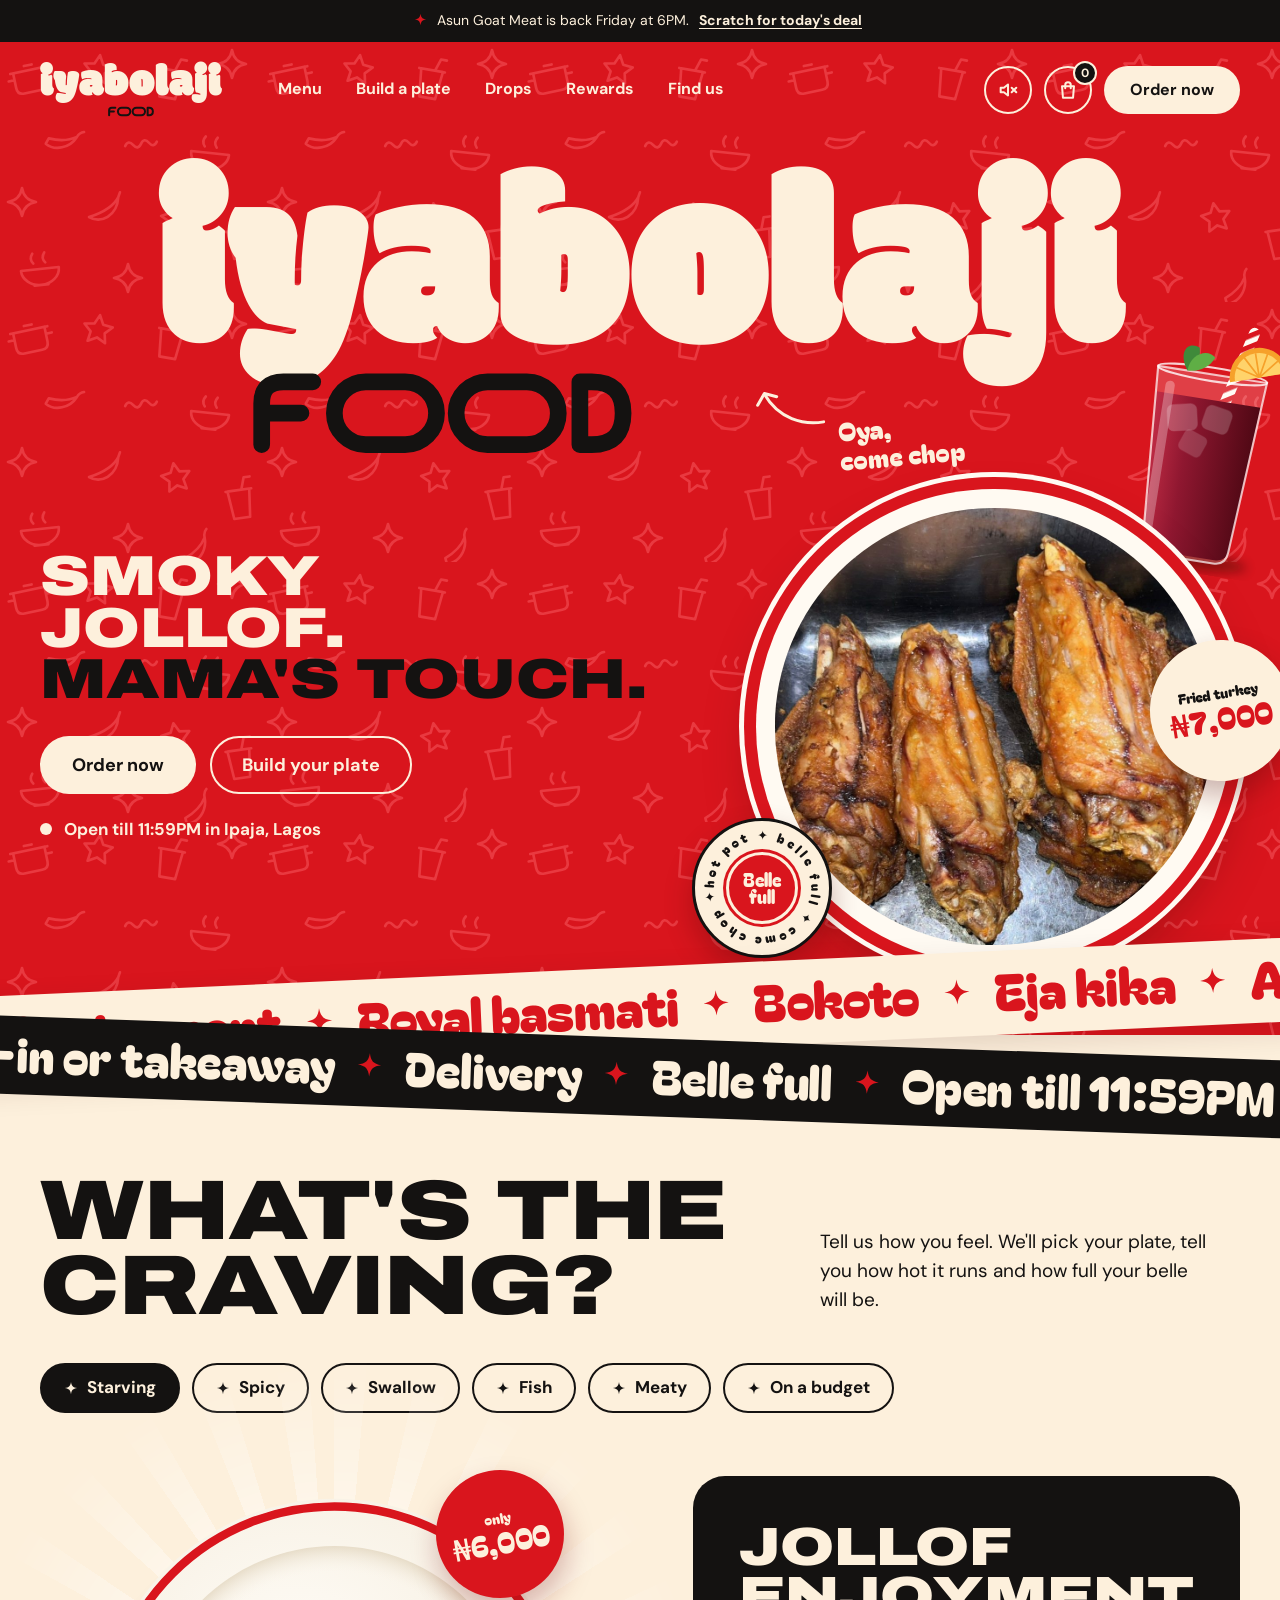
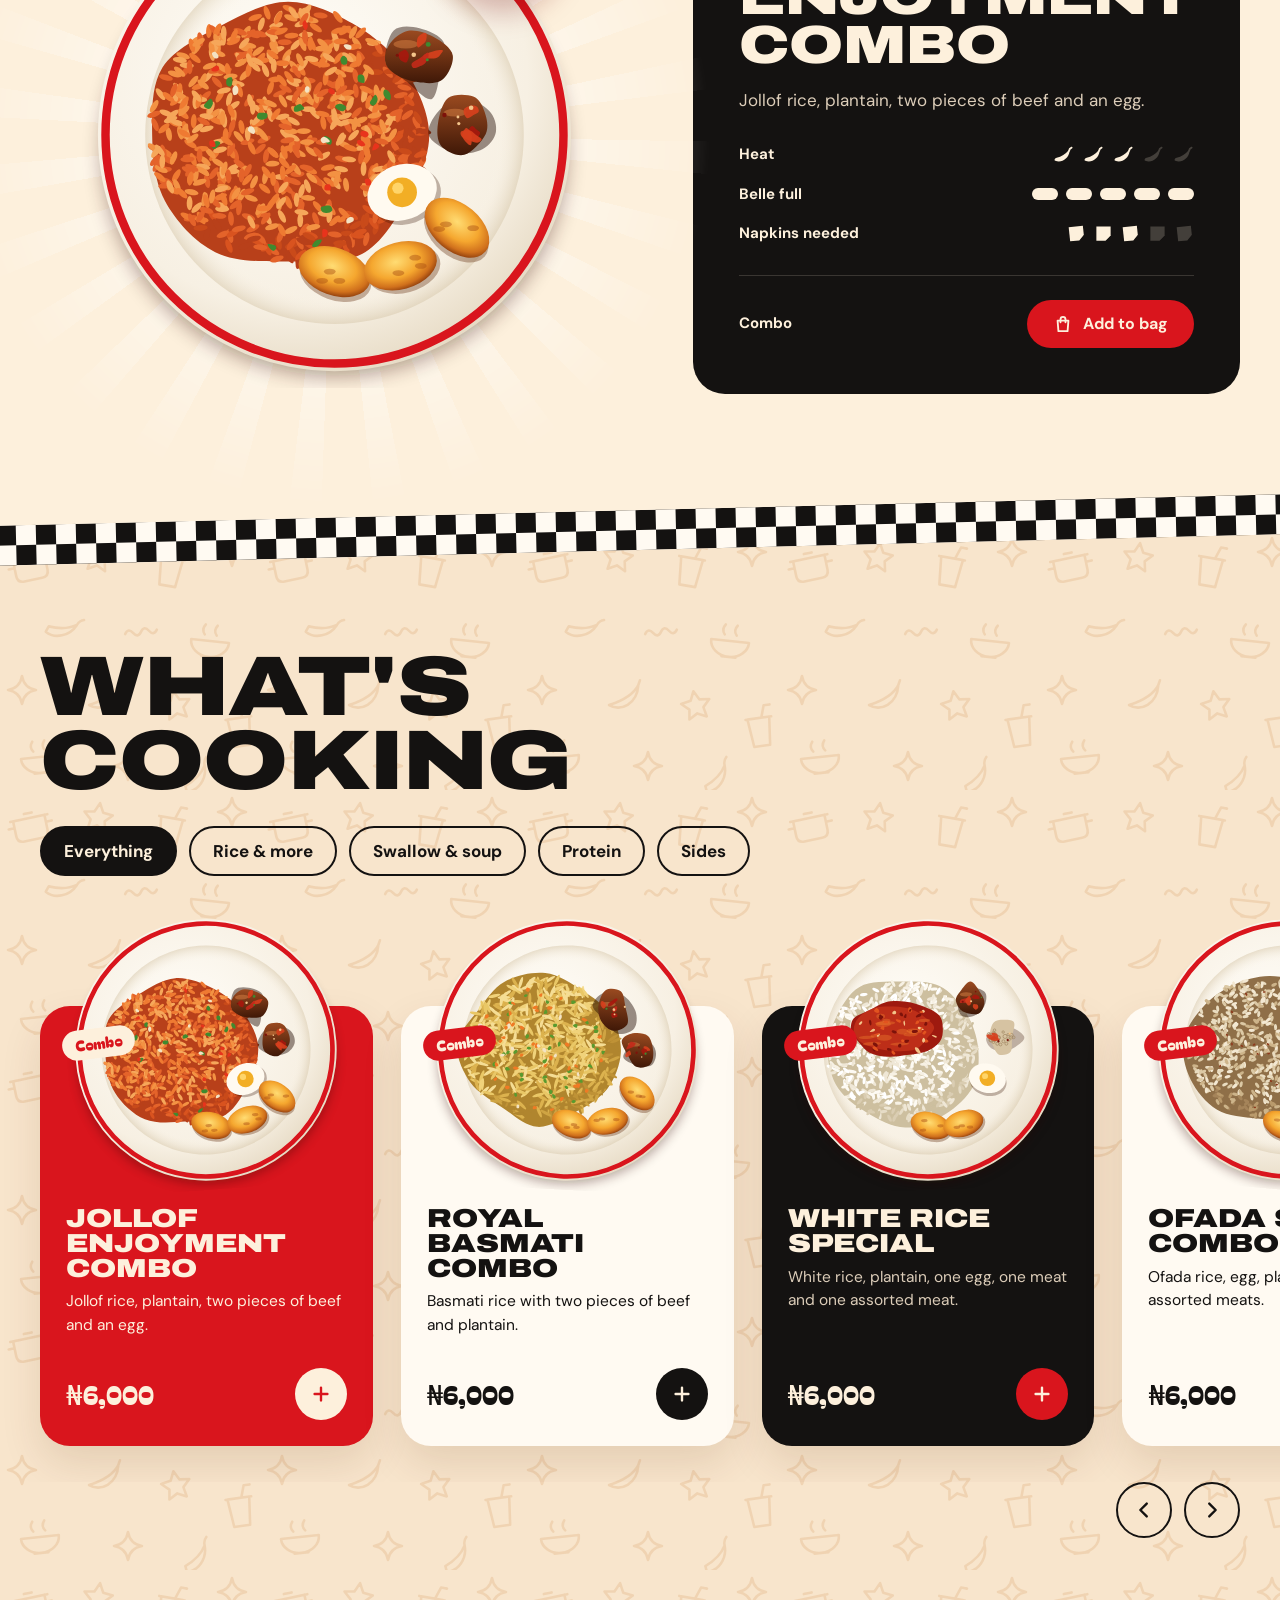
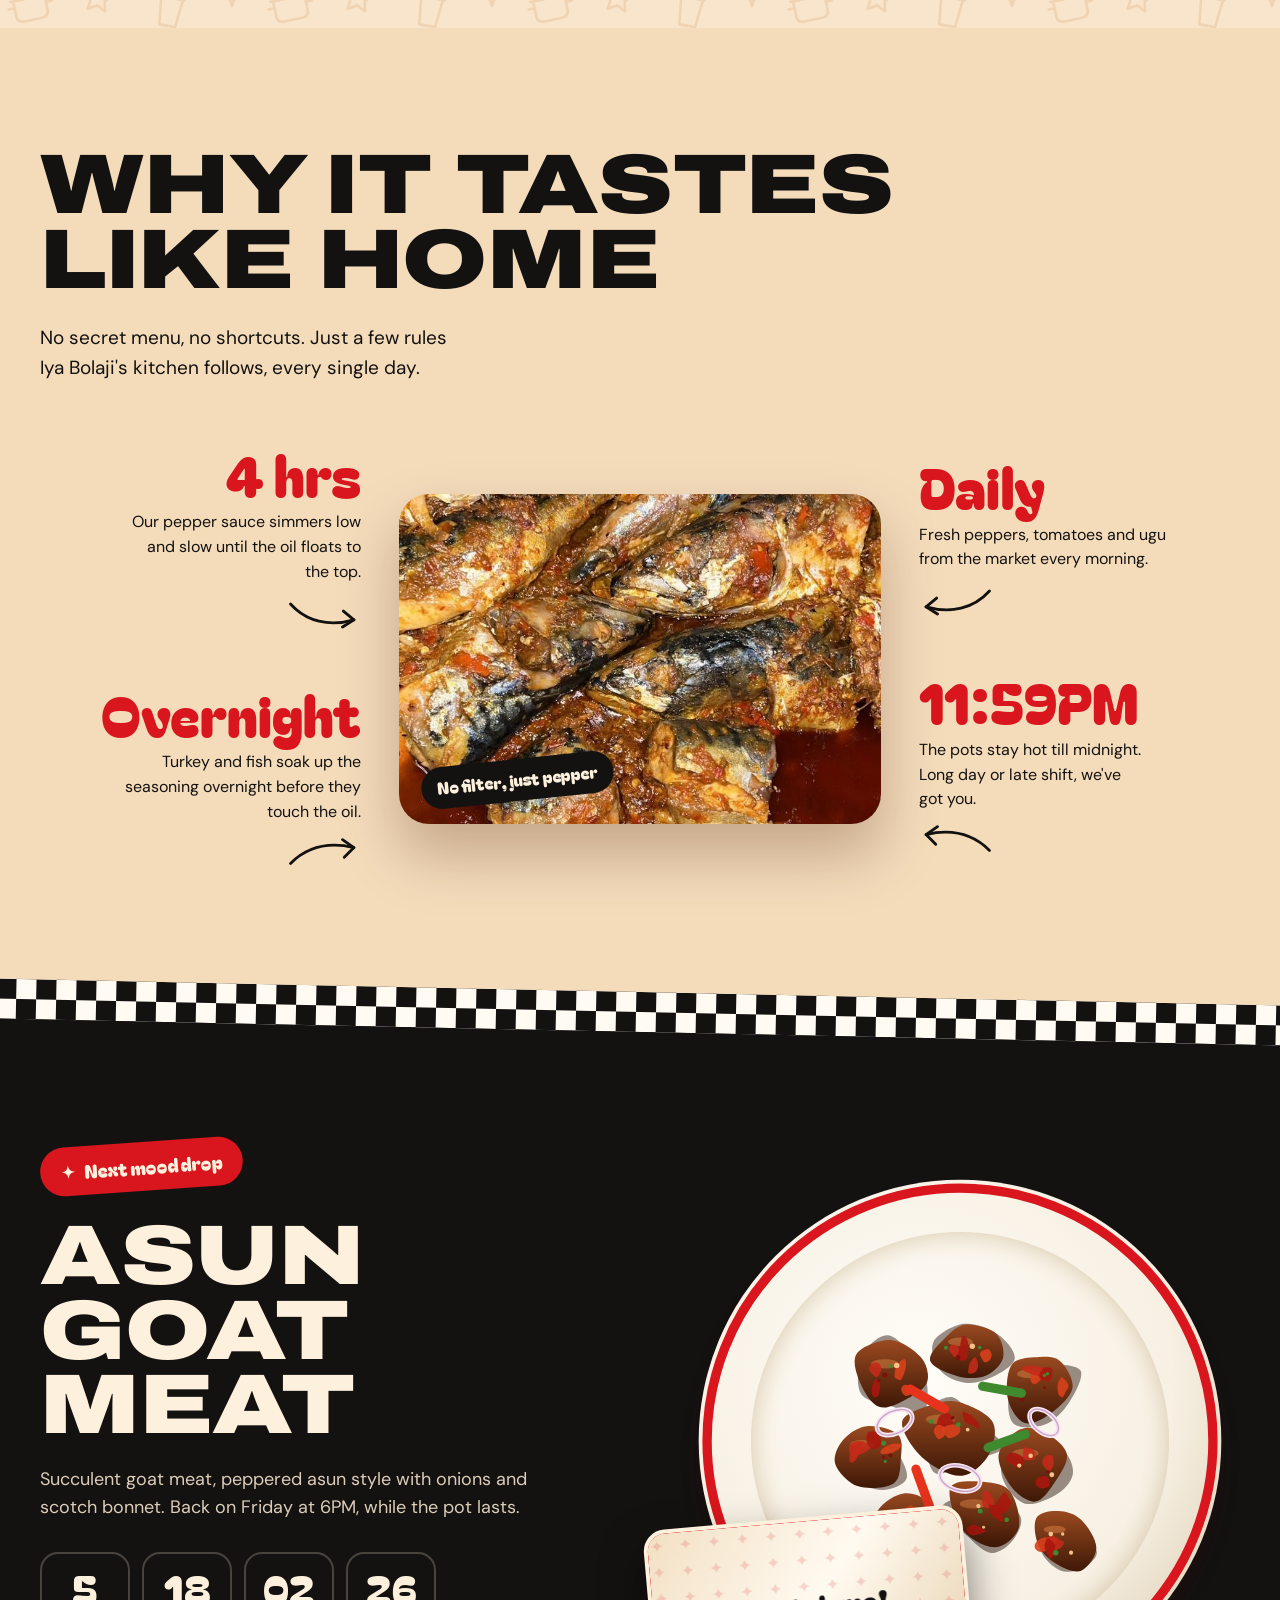
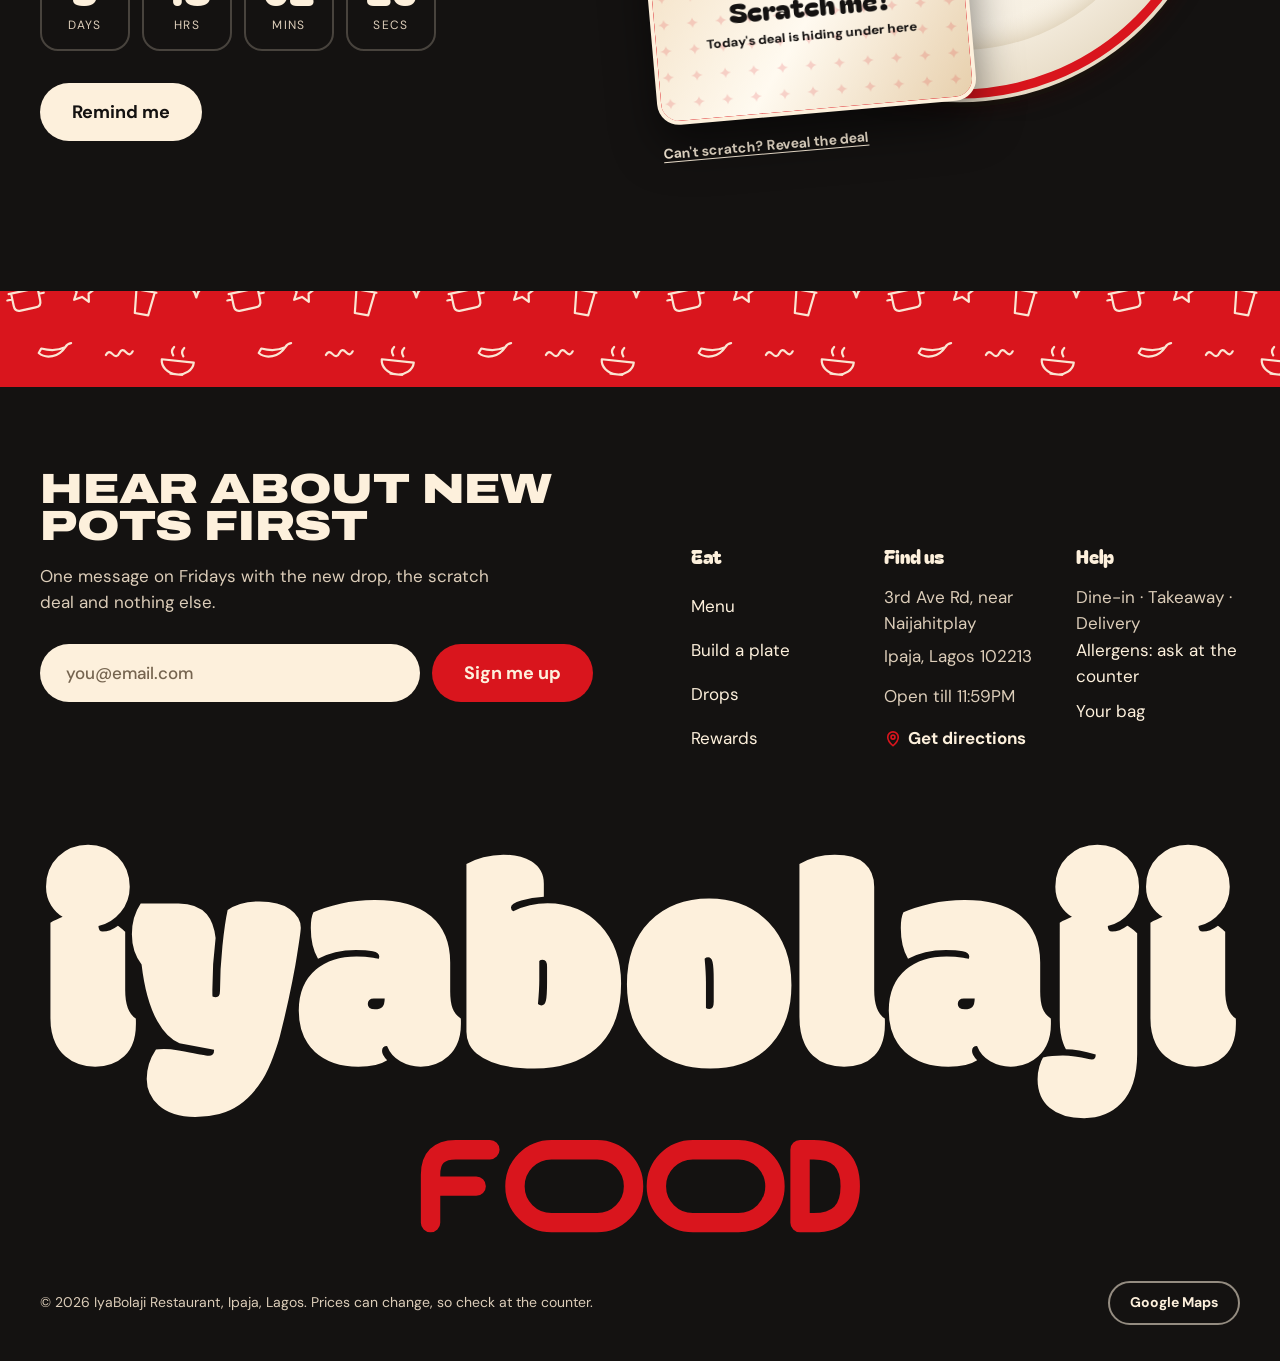
==== commit 369f79cf: "Match the reference footer: full FOOD mark, copyright and link pills last The red FOOD mark now sits" ====
--- a/index.html
+++ b/index.html
@@ -311,13 +311,15 @@
         </div>
       </nav>
     </div>
-    <div class="container footer-base">
-      <p>© <span id="year">2026</span> IyaBolaji Restaurant · Ipaja, Lagos</p>
-      <p>Cooked with pepper and patience.</p>
-    </div>
     <div class="footer-mark" aria-hidden="true">
       <span class="footer-word">iyabolaji</span>
       <svg class="food-mark"><use href="#food-mark"/></svg>
+    </div>
+    <div class="container footer-base">
+      <p>© <span id="year">2026</span> IyaBolaji Restaurant, Ipaja, Lagos. Prices can change, so check at the counter.</p>
+      <ul class="footer-pills" id="footer-pills" aria-label="Find IyaBolaji online">
+        <li><a class="pill" href="https://www.google.com/maps/search/?api=1&amp;query=IyaBolaji%20Restaurant%2C%203rd%20Ave%20Rd%2C%20Ipaja%2C%20Lagos" target="_blank" rel="noopener">Google Maps</a></li>
+      </ul>
     </div>
   </footer>
 
--- a/css/styles.css
+++ b/css/styles.css
@@ -128,7 +128,8 @@
   background: var(--ink); color: var(--cream);
   font-size: 14px; text-align: center; padding: 10px var(--gutter);
 }
-.announce a { font-weight: 700; text-underline-offset: 3px; margin-left: 6px; }
+/* Padding gives the link a 44px tap area; the negative margin keeps the bar slim. */
+.announce a { display: inline-block; padding: 12px 4px; margin: -12px 0 -12px 2px; font-weight: 700; text-underline-offset: 3px; white-space: nowrap; }
 .announce-spark { width: 13px; height: 13px; color: var(--red); vertical-align: -1px; margin-right: 6px; }
 
 /* Hero ----------------------------------------------------------------- */
@@ -445,17 +446,26 @@
 
 .footer-cols { display: grid; grid-template-columns: repeat(3, 1fr); gap: 28px; padding-top: 70px; }
 .footer-cols h3 { margin: 0 0 14px; font-family: var(--f-fun); font-weight: 400; font-size: 19px; }
-.footer-cols ul { display: grid; gap: 10px; margin: 0; padding: 0; list-style: none; color: var(--muted-on-ink); }
-.footer-cols a { color: var(--cream); text-decoration: none; text-underline-offset: 3px; }
+.footer-cols ul { display: grid; gap: 0; margin: 0; padding: 0; list-style: none; color: var(--muted-on-ink); }
+.footer-cols li { display: flex; align-items: center; min-height: 40px; }
+.footer-cols a { display: inline-flex; align-items: center; min-height: 44px; color: var(--cream); text-decoration: none; text-underline-offset: 3px; }
 .footer-cols a:hover { text-decoration: underline; }
 .directions { display: inline-flex; align-items: center; gap: 6px; font-weight: 700; }
 .directions svg { width: 18px; height: 18px; color: var(--red); }
 
-.footer-base { display: flex; flex-wrap: wrap; justify-content: space-between; gap: 8px 24px; padding: 22px 0; border-top: 1px solid rgba(253, 240, 220, .14); font-size: 14px; color: var(--muted-on-ink); }
-
-.footer-mark { padding-top: 24px; text-align: center; }
+.footer-base { display: flex; flex-wrap: wrap; align-items: center; justify-content: space-between; gap: 16px 24px; padding: clamp(28px, 4vw, 44px) 0 clamp(28px, 3vw, 36px); font-size: 14px; color: var(--muted-on-ink); }
+.footer-pills { display: flex; flex-wrap: wrap; gap: 10px; margin: 0; padding: 0; list-style: none; }
+.pill {
+  display: inline-flex; align-items: center; min-height: 44px; padding: 0 20px;
+  border: 2px solid rgba(253, 240, 220, .55); border-radius: 999px;
+  color: var(--cream); font-weight: 700; font-size: 14px; text-decoration: none;
+  transition: background-color .18s ease, color .18s ease, border-color .18s ease;
+}
+.pill:hover { background: var(--cream); border-color: var(--cream); color: var(--ink); }
+
+.footer-mark { padding-top: clamp(24px, 5vw, 80px); text-align: center; }
 .footer-word { display: block; font-family: var(--f-logo); font-size: clamp(84px, 23.5vw, 360px); line-height: .74; color: var(--cream); }
-.footer-mark .food-mark { display: block; width: 44%; height: auto; aspect-ratio: 404 / 88; margin: 0 auto -6.5%; color: var(--red); }
+.footer-mark .food-mark { display: block; width: clamp(140px, 36%, 470px); height: auto; aspect-ratio: 404 / 88; margin: clamp(14px, 2.6vw, 36px) auto 0; color: var(--red); }
 
 /* Bag panel + toast ---------------------------------------------------- */
 
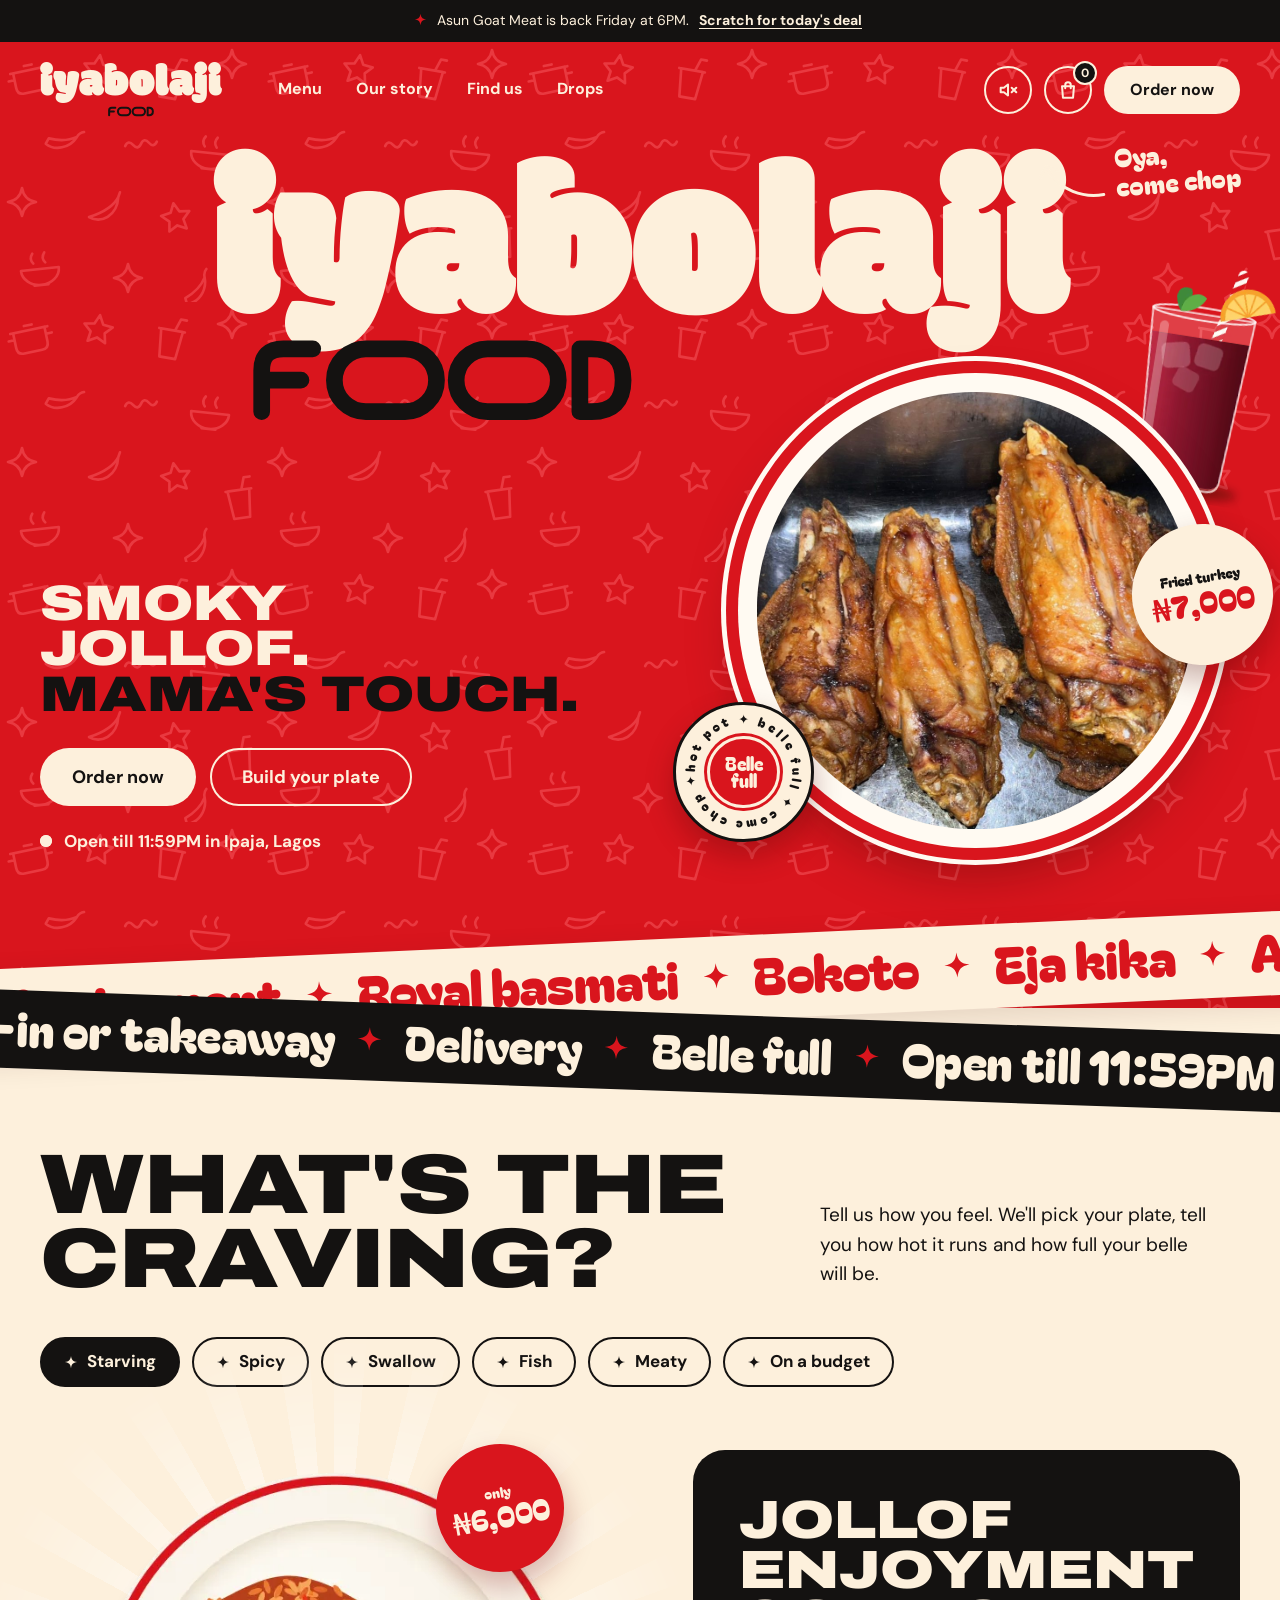
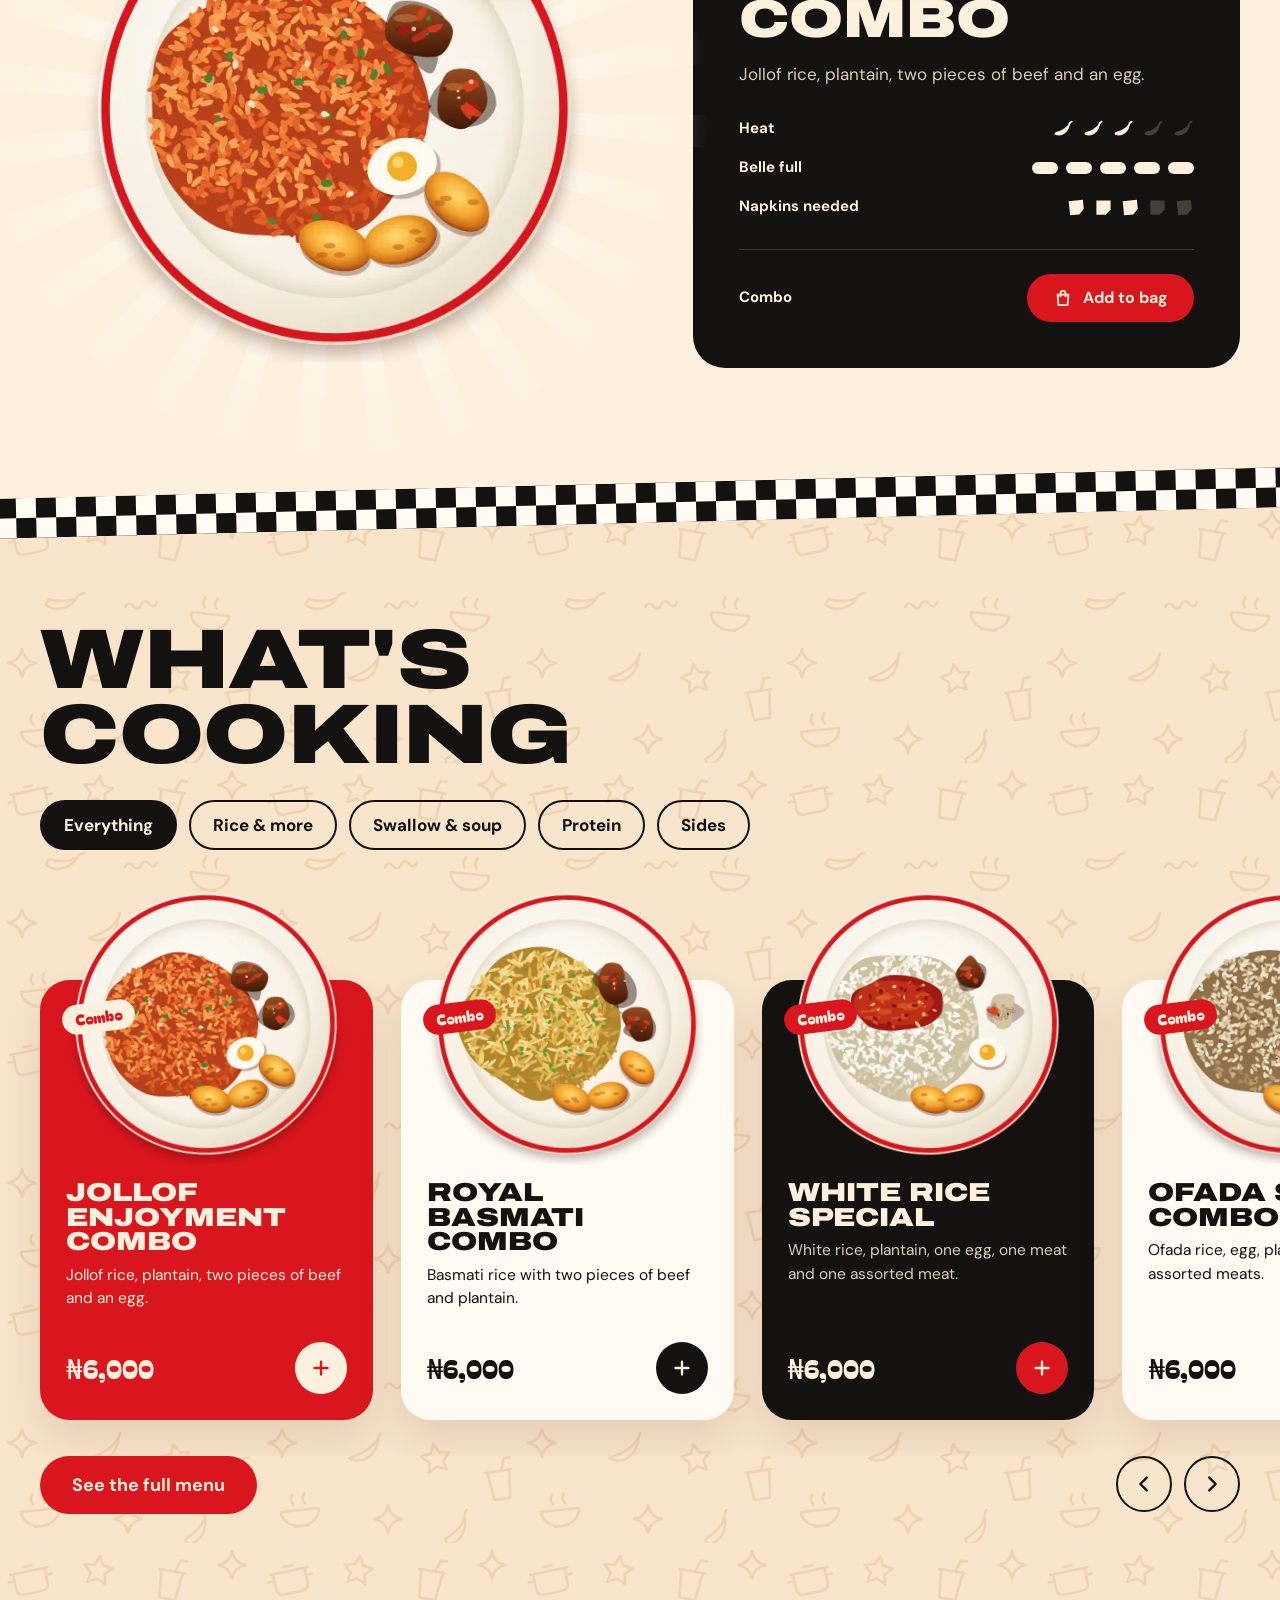
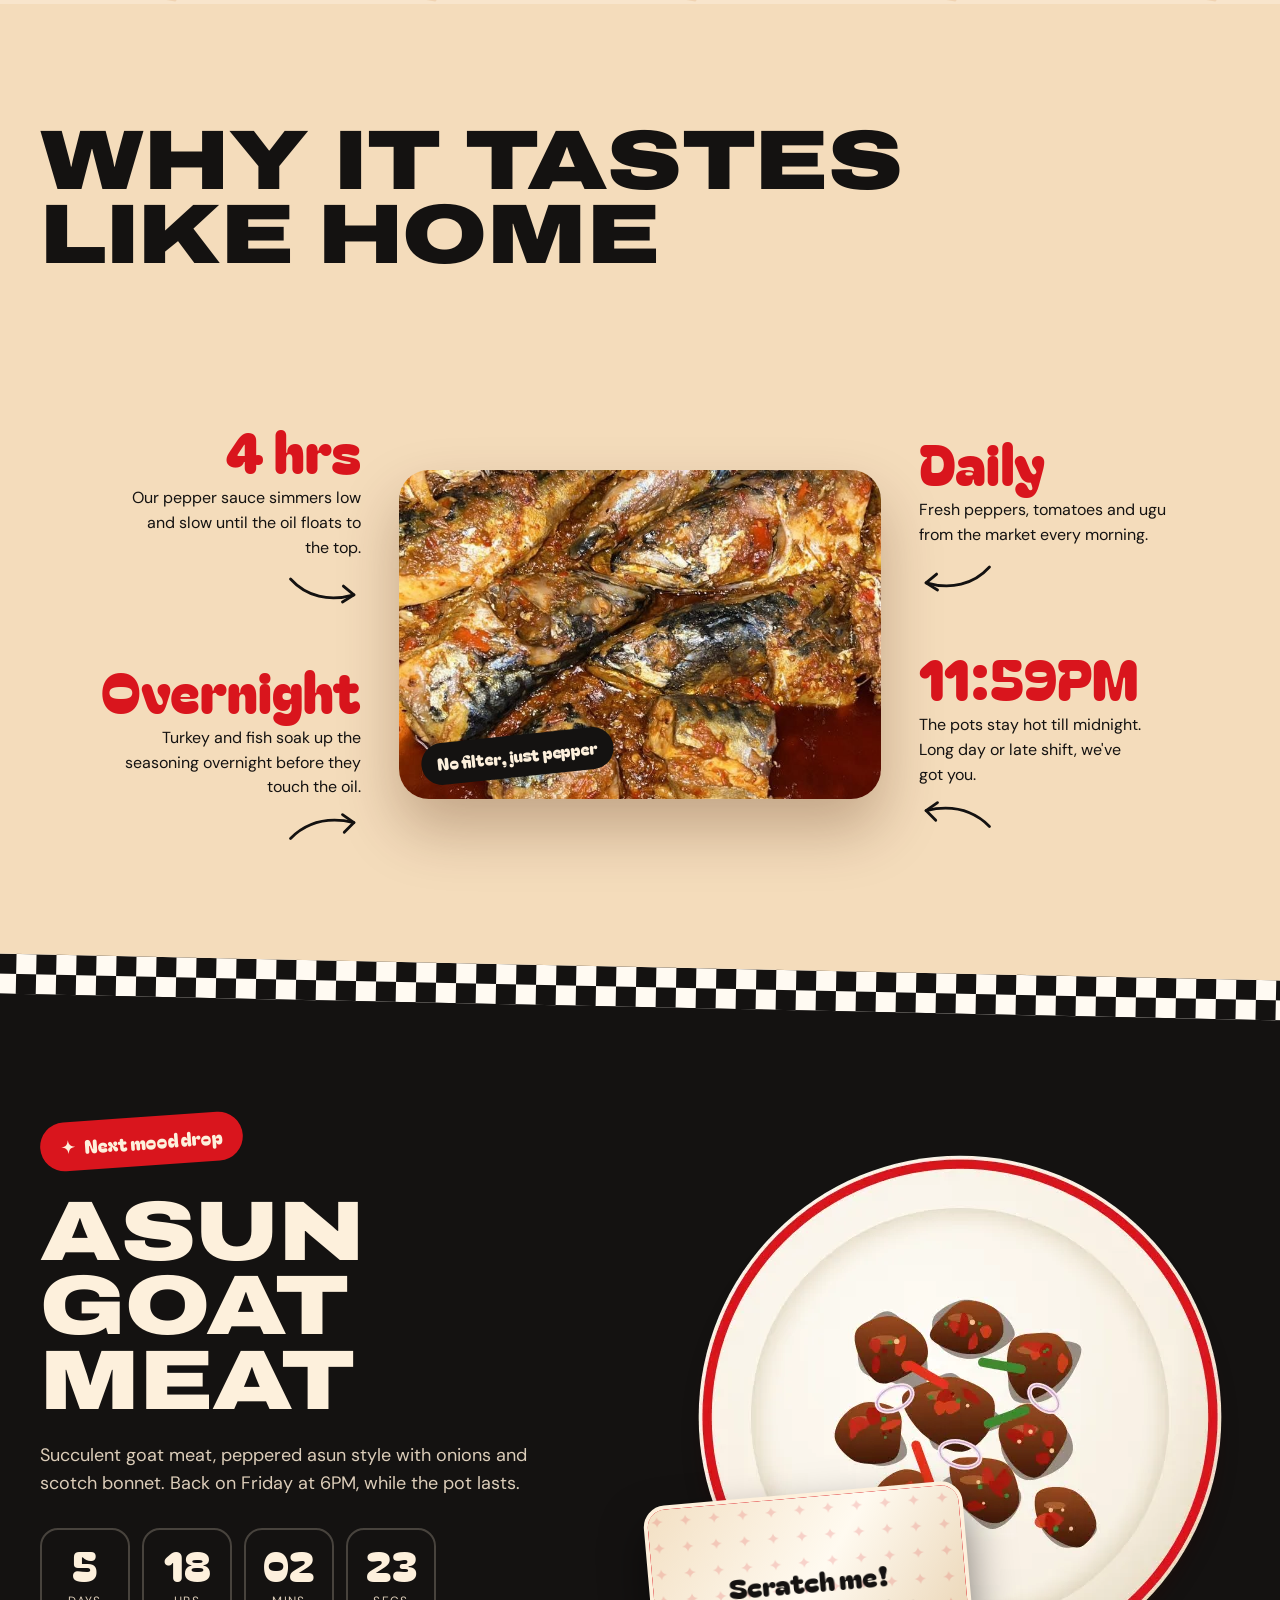
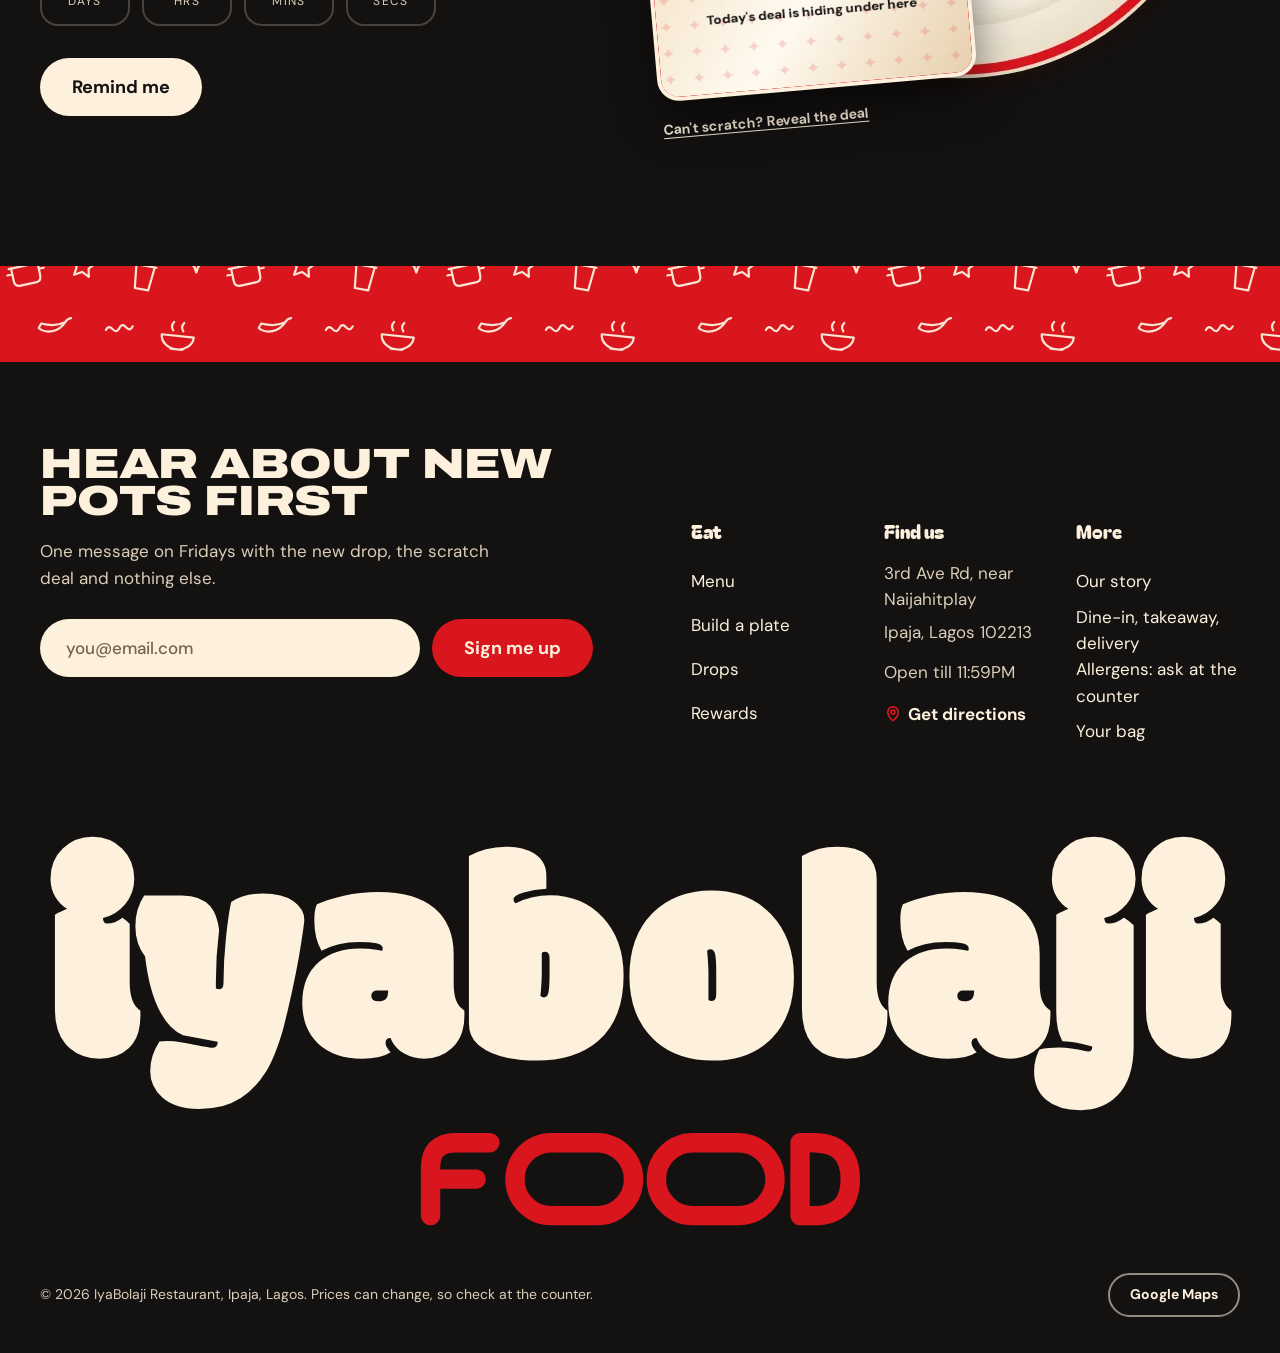
==== commit 08618b39: "Add Menu, Our story and Find us pages, load animations, first-screen turkey - Hero reworked so the t" ====
--- a/index.html
+++ b/index.html
@@ -3,6 +3,7 @@
 <head>
   <meta charset="utf-8">
   <meta name="viewport" content="width=device-width, initial-scale=1">
+  <script>document.documentElement.classList.add("js"); setTimeout(function () { document.documentElement.classList.add("is-loaded"); }, 2000);</script>
   <title>IyaBolaji Restaurant · Ipaja, Lagos</title>
   <meta name="description" content="Jollof, fried turkey, bokoto, amala and more from Mama's pot. Dine-in, takeaway and delivery on 3rd Ave Rd, Ipaja, Lagos. Open till 11:59PM.">
   <meta name="theme-color" content="#d9151d">
@@ -32,7 +33,7 @@
   }
   </script>
 </head>
-<body>
+<body data-page="home">
   <svg width="0" height="0" style="position:absolute" aria-hidden="true">
     <symbol id="food-mark" viewBox="0 0 404 88">
       <g fill="none" stroke="currentColor" stroke-width="17" stroke-linecap="round" stroke-linejoin="round">
@@ -54,6 +55,7 @@
     <symbol id="i-close" viewBox="0 0 24 24"><path fill="none" stroke="currentColor" stroke-width="2.4" stroke-linecap="round" d="M6 6l12 12M18 6 6 18"/></symbol>
     <symbol id="i-chili" viewBox="0 0 24 24"><path fill="currentColor" d="M3.6 18.4c7.3 2.4 14.4-2.3 15.6-10.4.1-.9-1-1.3-1.5-.6-2.7 3.7-7.5 6.4-12.6 7.6-1.9.4-3.2 2.8-1.5 3.4Z"/><path fill="none" stroke="currentColor" stroke-width="2" stroke-linecap="round" d="M18.6 7.4c.2-1.7 1.2-2.9 2.8-3.5"/></symbol>
     <symbol id="i-napkin" viewBox="0 0 24 24"><path fill="currentColor" d="M3 3h18v11.5L14.5 21H3V3Z"/><path fill="currentColor" opacity=".45" d="M14.5 21v-6.5H21Z"/></symbol>
+    <symbol id="i-clock" viewBox="0 0 24 24"><g fill="none" stroke="currentColor" stroke-width="2.2" stroke-linecap="round" stroke-linejoin="round"><circle cx="12" cy="12" r="9"/><path d="M12 7v5l3.2 2"/></g></symbol>
     <symbol id="i-pin" viewBox="0 0 24 24"><g fill="none" stroke="currentColor" stroke-width="2.2" stroke-linecap="round" stroke-linejoin="round"><path d="M12 21s7-6.1 7-11.5a7 7 0 1 0-14 0C5 14.9 12 21 12 21Z"/><circle cx="12" cy="9.5" r="2.6"/></g></symbol>
   </svg>
 
@@ -63,22 +65,21 @@
     <p>
       <svg class="announce-spark" aria-hidden="true"><use href="#i-spark"/></svg>
       Asun Goat Meat is back Friday at 6PM.
-      <a href="#drop">Scratch for today's deal</a>
+      <a href="./#drop">Scratch for today's deal</a>
     </p>
   </div>
 
   <header class="hero" id="top">
-    <nav class="nav container" aria-label="Main">
-      <a class="logo" href="#top" aria-label="IyaBolaji Food, back to top">
+    <nav class="nav container" aria-label="Main" data-intro style="--intro: fade-down">
+      <a class="logo" href="./" aria-label="IyaBolaji Food, home">
         <span class="logo-word" aria-hidden="true">iyabolaji</span>
         <svg class="food-mark" aria-hidden="true"><use href="#food-mark"/></svg>
       </a>
       <ul class="nav-links" id="nav-links">
-        <li><a href="#menu">Menu</a></li>
-        <li><a href="#cravings">Build a plate</a></li>
-        <li><a href="#drop">Drops</a></li>
-        <li><a href="#signup">Rewards</a></li>
-        <li><a href="#find">Find us</a></li>
+        <li><a href="menu.html">Menu</a></li>
+        <li><a href="about.html">Our story</a></li>
+        <li><a href="visit.html">Find us</a></li>
+        <li><a href="./#drop">Drops</a></li>
       </ul>
       <div class="nav-actions">
         <button class="icon-btn sound-btn" id="sound" type="button" aria-pressed="false" aria-label="Play kitchen sizzle sound">
@@ -88,7 +89,7 @@
           <svg aria-hidden="true"><use href="#i-bag"/></svg>
           <span class="bag-count" id="bag-count" aria-hidden="true">0</span>
         </button>
-        <a class="btn btn-cream nav-order" href="#menu">Order now</a>
+        <a class="btn btn-cream nav-order" href="menu.html">Order now</a>
         <button class="icon-btn menu-toggle" id="menu-toggle" type="button" aria-expanded="false" aria-controls="nav-links" aria-label="Open navigation">
           <svg aria-hidden="true"><use href="#i-menu"/></svg>
         </button>
@@ -97,28 +98,28 @@
 
     <div class="hero-stage container">
       <div class="lockup">
-        <h1 class="wordmark"><span class="sr-only">IyaBolaji Food</span><span aria-hidden="true">iyabolaji</span></h1>
+        <h1 class="wordmark"><span class="sr-only">IyaBolaji Food</span><span aria-hidden="true"><span class="ch" style="--i: 0">i</span><span class="ch" style="--i: 1">y</span><span class="ch" style="--i: 2">a</span><span class="ch" style="--i: 3">b</span><span class="ch" style="--i: 4">o</span><span class="ch" style="--i: 5">l</span><span class="ch" style="--i: 6">a</span><span class="ch" style="--i: 7">j</span><span class="ch" style="--i: 8">i</span></span></h1>
         <svg class="food-mark hero-food" aria-hidden="true"><use href="#food-mark"/></svg>
-        <p class="scribble">
+        <p class="scribble" data-intro style="--intro: fade-in; --delay: 1.6s">
           <svg class="scribble-arrow" viewBox="0 0 84 54" aria-hidden="true"><g fill="none" stroke="currentColor" stroke-width="3.5" stroke-linecap="round" stroke-linejoin="round"><path d="M80 48C56 50 28 40 14 10"/><path d="M5 22l9-13 14 5"/></g></svg>
           Oya,<br>come chop
         </p>
       </div>
 
       <div class="hero-copy">
-        <p class="hero-title"><span>Smoky</span><span>jollof.</span><span class="ink">Mama's touch.</span></p>
+        <p class="hero-title"><span class="ln"><span class="li" style="--i: 0">Smoky</span></span><span class="ln"><span class="li" style="--i: 1">jollof.</span></span><span class="ln ink"><span class="li" style="--i: 2">Mama's touch.</span></span></p>
         <div class="hero-ctas">
-          <a class="btn btn-cream btn-lg" href="#menu">Order now</a>
-          <a class="btn btn-ghost btn-lg" href="#cravings">Build your plate</a>
-        </div>
-        <p class="open-now"><span class="dot" aria-hidden="true"></span>Open till 11:59PM in Ipaja, Lagos</p>
+          <a class="btn btn-cream btn-lg" href="menu.html" data-intro style="--delay: 1.25s">Order now</a>
+          <a class="btn btn-ghost btn-lg" href="#cravings" data-intro style="--delay: 1.35s">Build your plate</a>
+        </div>
+        <p class="open-now" data-intro style="--delay: 1.5s"><span class="dot" aria-hidden="true"></span>Open till 11:59PM in Ipaja, Lagos</p>
       </div>
 
       <div class="hero-visual">
-        <img class="hero-drink" src="assets/art/zobo.svg" alt="" width="420" height="620">
+        <img class="hero-drink" src="assets/art/zobo.webp" alt="" width="420" height="620" data-intro style="--intro: drop-in; --delay: 1s">
         <img class="hero-dish is-photo" src="assets/img/turkey.jpg" alt="Three golden fried turkey wings from the IyaBolaji kitchen" width="1000" height="1000" fetchpriority="high">
-        <p class="price-sticker"><span>Fried turkey</span><strong>₦7,000</strong></p>
-        <div class="mood-badge" aria-hidden="true">
+        <p class="price-sticker" data-intro style="--intro: pop; --delay: 1.3s"><span>Fried turkey</span><strong>₦7,000</strong></p>
+        <div class="mood-badge" aria-hidden="true" data-intro style="--intro: pop; --delay: 1.45s">
           <svg class="mood-ring" viewBox="0 0 200 200">
             <defs><path id="ring" d="M100 100m-72 0a72 72 0 1 1 144 0a72 72 0 1 1-144 0"/></defs>
             <text><textPath href="#ring" textLength="448">hot pot ✦ belle full ✦ come chop ✦</textPath></text>
@@ -148,17 +149,17 @@
     <section class="cravings" id="cravings" aria-labelledby="cravings-title">
       <div class="container">
         <div class="section-head">
-          <h2 class="display" id="cravings-title">What's the<br>craving?</h2>
-          <p class="lede">Tell us how you feel. We'll pick your plate, tell you how hot it runs and how full your belle will be.</p>
-        </div>
-        <div class="chips" id="craving-chips" role="group" aria-label="Pick a craving"></div>
+          <h2 class="display" id="cravings-title" data-split>What's the<br>craving?</h2>
+          <p class="lede" data-reveal style="--d: .2s">Tell us how you feel. We'll pick your plate, tell you how hot it runs and how full your belle will be.</p>
+        </div>
+        <div class="chips" id="craving-chips" data-reveal role="group" aria-label="Pick a craving"></div>
 
         <div class="feature">
-          <div class="feature-visual">
-            <img id="feature-img" src="assets/art/jollof-enjoyment.svg" alt="" width="600" height="600">
+          <div class="feature-visual" data-reveal="pop">
+            <img id="feature-img" src="assets/art/jollof-enjoyment.webp" alt="" width="600" height="600">
             <p class="price-dot"><small>only</small><strong id="feature-price"></strong></p>
           </div>
-          <article class="feature-card" aria-live="polite">
+          <article class="feature-card" aria-live="polite" data-reveal="right" style="--d: .15s">
             <h3 id="feature-name"></h3>
             <p id="feature-desc"></p>
             <dl class="meters">
@@ -181,11 +182,12 @@
 
     <section class="lineup" id="menu" aria-labelledby="menu-title">
       <div class="container section-head">
-        <h2 class="display" id="menu-title">What's<br>cooking</h2>
-        <div class="chips" id="menu-filters" role="group" aria-label="Filter the menu"></div>
+        <h2 class="display" id="menu-title" data-split>What's<br>cooking</h2>
+        <div class="chips" id="menu-filters" data-reveal role="group" aria-label="Filter the menu"></div>
       </div>
       <ul class="cards" id="cards" aria-live="polite"></ul>
-      <div class="container lineup-nav">
+      <div class="container lineup-nav" data-reveal>
+        <a class="btn btn-red btn-lg lineup-more" href="menu.html">See the full menu</a>
         <button class="round-btn" type="button" data-scroll="-1" aria-label="Scroll menu left"><svg aria-hidden="true"><use href="#i-left"/></svg></button>
         <button class="round-btn" type="button" data-scroll="1" aria-label="Scroll menu right"><svg aria-hidden="true"><use href="#i-right"/></svg></button>
       </div>
@@ -193,35 +195,35 @@
 
     <section class="why" id="why" aria-labelledby="why-title">
       <div class="container">
-        <h2 class="display" id="why-title">Why it tastes<br>like home</h2>
-        <p class="lede">No secret menu, no shortcuts. Just a few rules Iya Bolaji's kitchen follows, every single day.</p>
+        <h2 class="display" id="why-title" data-split>Why it tastes<br>like home</h2>
+        <p class="lede" data-reveal style="--d: .2s">No secret menu, no shortcuts. Just a few rules Iya Bolaji's kitchen follows, every single day.</p>
 
         <div class="why-grid">
           <div class="facts facts-left">
-            <div class="fact">
+            <div class="fact" data-reveal="left">
               <strong>4 hrs</strong>
               <p>Our pepper sauce simmers low and slow until the oil floats to the top.</p>
               <svg class="fact-arrow" viewBox="0 0 84 40" aria-hidden="true"><g fill="none" stroke="currentColor" stroke-width="3.2" stroke-linecap="round" stroke-linejoin="round"><path d="M4 8C22 28 48 34 76 26"/><path d="M64 16l12 10-13 8"/></g></svg>
             </div>
-            <div class="fact">
+            <div class="fact" data-reveal="left" style="--d: .15s">
               <strong>Overnight</strong>
               <p>Turkey and fish soak up the seasoning overnight before they touch the oil.</p>
               <svg class="fact-arrow" viewBox="0 0 84 40" aria-hidden="true"><g fill="none" stroke="currentColor" stroke-width="3.2" stroke-linecap="round" stroke-linejoin="round"><path d="M4 30C24 10 50 6 76 12"/><path d="M63 3l13 9-11 11"/></g></svg>
             </div>
           </div>
 
-          <figure class="why-photo">
+          <figure class="why-photo" data-reveal="pop">
             <img src="assets/img/fish-pepper-stew.jpg" alt="Mackerel cooked down in red pepper stew, straight from the IyaBolaji kitchen" width="782" height="535" loading="lazy">
             <figcaption>No filter, just pepper</figcaption>
           </figure>
 
           <div class="facts facts-right">
-            <div class="fact">
+            <div class="fact" data-reveal="right" style="--d: .1s">
               <strong>Daily</strong>
               <p>Fresh peppers, tomatoes and ugu from the market every morning.</p>
               <svg class="fact-arrow" viewBox="0 0 84 40" aria-hidden="true"><g fill="none" stroke="currentColor" stroke-width="3.2" stroke-linecap="round" stroke-linejoin="round"><path d="M80 8C62 28 36 34 8 26"/><path d="M20 16 8 26l13 8"/></g></svg>
             </div>
-            <div class="fact">
+            <div class="fact" data-reveal="right" style="--d: .25s">
               <strong>11:59PM</strong>
               <p>The pots stay hot till midnight. Long day or late shift, we've got you.</p>
               <svg class="fact-arrow" viewBox="0 0 84 40" aria-hidden="true"><g fill="none" stroke="currentColor" stroke-width="3.2" stroke-linecap="round" stroke-linejoin="round"><path d="M80 30C60 10 34 6 8 12"/><path d="M21 3 8 12l11 11"/></g></svg>
@@ -236,21 +238,21 @@
     <section class="drop" id="drop" aria-labelledby="drop-title">
       <div class="container drop-grid">
         <div class="drop-copy">
-          <p class="tag-red"><svg aria-hidden="true"><use href="#i-spark"/></svg> Next mood drop</p>
-          <h2 class="display" id="drop-title">Asun<br>goat meat</h2>
-          <p>Succulent goat meat, peppered asun style with onions and scotch bonnet. Back on Friday at 6PM, while the pot lasts.</p>
-          <div class="countdown" id="countdown" role="timer" aria-label="Time until the drop">
+          <p class="tag-red" data-reveal="pop"><svg aria-hidden="true"><use href="#i-spark"/></svg> Next mood drop</p>
+          <h2 class="display" id="drop-title" data-split>Asun<br>goat meat</h2>
+          <p data-reveal style="--d: .2s">Succulent goat meat, peppered asun style with onions and scotch bonnet. Back on Friday at 6PM, while the pot lasts.</p>
+          <div class="countdown" id="countdown" data-reveal style="--d: .3s" role="timer" aria-label="Time until the drop">
             <div><b data-unit="d">0</b><span>Days</span></div>
             <div><b data-unit="h">00</b><span>Hrs</span></div>
             <div><b data-unit="m">00</b><span>Mins</span></div>
             <div><b data-unit="s">00</b><span>Secs</span></div>
           </div>
-          <a class="btn btn-cream btn-lg" href="#signup">Remind me</a>
+          <a class="btn btn-cream btn-lg" href="#signup" data-reveal style="--d: .4s">Remind me</a>
         </div>
 
         <div class="drop-visual">
-          <img src="assets/art/asun.svg" alt="Peppered asun goat meat with onions and peppers" width="600" height="600" loading="lazy">
-          <div class="scratch" id="scratch">
+          <img src="assets/art/asun.webp" alt="Peppered asun goat meat with onions and peppers" width="600" height="600" loading="lazy" data-reveal="pop">
+          <div class="scratch" id="scratch" data-reveal style="--d: .35s">
             <div class="scratch-card">
               <div class="scratch-prize" id="scratch-prize">
                 <small>Today's deal</small>
@@ -270,9 +272,9 @@
     <div class="footer-band" aria-hidden="true"></div>
     <div class="container footer-top">
       <div class="signup" id="signup">
-        <h2 class="display">Hear about new<br>pots first</h2>
-        <p>One message on Fridays with the new drop, the scratch deal and nothing else.</p>
-        <form id="signup-form" novalidate>
+        <h2 class="display" data-split>Hear about new<br>pots first</h2>
+        <p data-reveal>One message on Fridays with the new drop, the scratch deal and nothing else.</p>
+        <form id="signup-form" novalidate data-reveal style="--d: .15s">
           <label class="sr-only" for="email">Email address</label>
           <div class="signup-row">
             <input id="email" name="email" type="email" placeholder="you@email.com" autocomplete="email" required aria-describedby="form-msg">
@@ -283,16 +285,16 @@
       </div>
 
       <nav class="footer-cols" aria-label="Footer">
-        <div>
+        <div data-reveal>
           <h3>Eat</h3>
           <ul>
-            <li><a href="#menu">Menu</a></li>
-            <li><a href="#cravings">Build a plate</a></li>
-            <li><a href="#drop">Drops</a></li>
+            <li><a href="menu.html">Menu</a></li>
+            <li><a href="./#cravings">Build a plate</a></li>
+            <li><a href="./#drop">Drops</a></li>
             <li><a href="#signup">Rewards</a></li>
           </ul>
         </div>
-        <div>
+        <div data-reveal style="--d: .15s">
           <h3>Find us</h3>
           <ul>
             <li>3rd Ave Rd, near Naijahitplay</li>
@@ -301,19 +303,20 @@
             <li><a class="directions" href="https://www.google.com/maps/search/?api=1&amp;query=IyaBolaji%20Restaurant%2C%203rd%20Ave%20Rd%2C%20Ipaja%2C%20Lagos" target="_blank" rel="noopener"><svg aria-hidden="true"><use href="#i-pin"/></svg>Get directions</a></li>
           </ul>
         </div>
-        <div>
-          <h3>Help</h3>
+        <div data-reveal style="--d: .3s">
+          <h3>More</h3>
           <ul>
-            <li>Dine-in · Takeaway · Delivery</li>
-            <li><a href="#menu">Allergens: ask at the counter</a></li>
+            <li><a href="about.html">Our story</a></li>
+            <li><a href="visit.html">Dine-in, takeaway, delivery</a></li>
+            <li><a href="visit.html#allergens">Allergens: ask at the counter</a></li>
             <li><a href="#bag-open" data-open-bag>Your bag</a></li>
           </ul>
         </div>
       </nav>
     </div>
     <div class="footer-mark" aria-hidden="true">
-      <span class="footer-word">iyabolaji</span>
-      <svg class="food-mark"><use href="#food-mark"/></svg>
+      <span class="footer-word" data-chars>iyabolaji</span>
+      <svg class="food-mark" data-draw><use href="#food-mark"/></svg>
     </div>
     <div class="container footer-base">
       <p>© <span id="year">2026</span> IyaBolaji Restaurant, Ipaja, Lagos. Prices can change, so check at the counter.</p>
@@ -331,7 +334,7 @@
     <ul class="bag-list" id="bag-list"></ul>
     <div class="bag-foot">
       <p class="bag-total"><span>Total</span><strong id="bag-total">₦0</strong></p>
-      <a class="btn btn-red btn-lg bag-checkout" id="bag-checkout" href="#find">Visit or call to order</a>
+      <a class="btn btn-red btn-lg bag-checkout" id="bag-checkout" href="visit.html">Visit or call to order</a>
       <p class="bag-note" id="bag-note">Pick up, dine in, or ask about delivery.</p>
     </div>
   </dialog>
--- a/css/styles.css
+++ b/css/styles.css
@@ -52,8 +52,8 @@
 :focus-visible { outline: 3px solid var(--focus, currentColor); outline-offset: 3px; }
 
 /* Focus rings take the colour of the surface's text so they never vanish into it. */
-.announce, .hero, .drop, .footer, .feature-card, .card--red, .card--ink { --focus: var(--cream); }
-.cravings, .lineup, .why, .card--white, .bag-panel { --focus: var(--ink); }
+.announce, .hero, .page-hero, .drop, .footer, .feature-card, .card--red, .card--ink, .bg-ink, .bg-red { --focus: var(--cream); }
+.cravings, .lineup, .why, .card--white, .bag-panel, .bg-cream, .bg-peach, .bg-sand, .menu-tabs { --focus: var(--ink); }
 
 .container { width: min(100% - 2 * var(--gutter), var(--wrap)); margin-inline: auto; }
 
@@ -134,12 +134,12 @@
 
 /* Hero ----------------------------------------------------------------- */
 
-.hero {
+.hero, .page-hero {
   position: relative;
   overflow-x: clip;
   color: var(--cream);
   background: var(--red) url("../assets/patterns/on-red.svg") 0 0 / 260px;
-  padding-bottom: clamp(150px, 15vw, 210px);
+  padding-bottom: clamp(110px, 10vw, 150px);
 }
 
 .nav { position: relative; z-index: 20; display: flex; align-items: center; gap: 28px; height: 96px; }
@@ -154,7 +154,7 @@
   content: ""; position: absolute; left: 0; right: 0; bottom: 4px; height: 2.5px; border-radius: 2px;
   background: currentColor; transform: scaleX(0); transform-origin: left; transition: transform .2s ease;
 }
-.nav-links a:hover::after { transform: scaleX(1); }
+.nav-links a:hover::after, .nav-links a[aria-current="page"]::after { transform: scaleX(1); }
 
 .nav-actions { display: flex; align-items: center; gap: 12px; margin-left: auto; }
 .sound-btn[aria-pressed="true"] { background: var(--cream); color: var(--red); }
@@ -166,45 +166,52 @@
 .bag-count.is-bumped { animation: bump .4s var(--ease-pop); }
 .menu-toggle { display: none; }
 
-.hero-stage { position: relative; }
-.lockup { position: relative; padding-top: clamp(26px, 4vw, 62px); }
+.hero-stage { position: relative; display: grid; grid-template-columns: minmax(0, 1fr) minmax(0, 1fr); column-gap: 24px; }
+.lockup { position: relative; grid-column: 1 / -1; padding-top: clamp(22px, 3vw, 44px); }
 
 .wordmark {
   margin: 0;
   font-family: var(--f-logo); font-weight: 400;
-  font-size: clamp(84px, 19.6vw, 292px);
+  font-size: clamp(80px, 17.5vw, 262px);
   line-height: .74;
   letter-spacing: -.012em;
   text-align: center;
   color: var(--cream);
 }
 .wordmark span { display: inline-block; }
+.wordmark .ch { display: inline-block; }
 
 .hero-food { display: block; width: clamp(150px, 31vw, 440px); height: auto; aspect-ratio: 404 / 88; margin: -.4% 0 0 17%; color: var(--ink); position: relative; z-index: 1; }
 
 .scribble {
-  position: absolute; right: 23%; bottom: -4%;
+  position: absolute; z-index: 4; top: 0; right: 0;
   font-family: var(--f-fun); font-size: clamp(18px, 2vw, 27px); line-height: 1.12;
   transform: rotate(-5deg);
 }
-.scribble-arrow { position: absolute; left: -82px; top: -38px; width: 72px; height: auto; }
-
-.hero-copy { position: relative; z-index: 3; max-width: 680px; margin-top: clamp(40px, 7.4vw, 116px); }
+.scribble-arrow { position: absolute; left: -80px; top: 10px; width: 70px; height: auto; }
+
+.hero-copy { position: relative; z-index: 3; grid-column: 1; align-self: end; max-width: 680px; margin: clamp(28px, 4vw, 56px) 0 clamp(8px, 2vw, 28px); }
 .hero-title {
   margin-bottom: 30px;
   font-family: var(--f-head); font-weight: 900; font-stretch: 125%; text-transform: uppercase;
-  font-size: clamp(31px, 4.4vw, 64px); line-height: .92;
+  font-size: clamp(31px, 3.9vw, 58px); line-height: .92;
 }
 .hero-title span { display: block; white-space: nowrap; }
 .hero-title .ink { color: var(--ink); }
 .hero-ctas { display: flex; flex-wrap: wrap; gap: 14px; }
 .open-now { display: flex; align-items: center; gap: 12px; margin-top: 22px; font-weight: 700; }
-.dot { width: 12px; height: 12px; border-radius: 50%; background: var(--cream); animation: pulse 2s ease-out infinite; }
-
-.hero-visual { position: absolute; z-index: 2; right: -2%; bottom: calc(-1 * clamp(110px, 12vw, 170px)); width: min(45%, 600px); }
+.dot { position: relative; width: 12px; height: 12px; border-radius: 50%; background: var(--cream); }
+.dot::after { content: ""; position: absolute; inset: 0; border-radius: 50%; background: var(--cream); animation: pulse 2s ease-out infinite; }
+
+/* The plate is capped by the screen height so it is fully visible on first open. */
+.hero-visual {
+  position: relative; z-index: 2; grid-column: 2; justify-self: end;
+  width: min(100%, 540px); width: min(100%, 540px, calc(100svh - 330px)); min-width: min(100%, 380px);
+  margin: calc(-1 * clamp(40px, 6.5vw, 96px)) -1% 0 0;
+}
 .hero-dish { position: relative; z-index: 2; width: 100%; animation: float 6s ease-in-out infinite; }
 .hero-dish.is-photo { --ring: 12px; width: 88%; margin: 6%; }
-.hero-drink { position: absolute; z-index: 1; width: 33%; right: -5%; top: -27%; transform: rotate(9deg); }
+.hero-drink { position: absolute; z-index: 1; width: 31%; right: -6%; top: -16%; transform: rotate(9deg); }
 
 .price-sticker {
   position: absolute; z-index: 3; right: -5%; top: 34%;
@@ -506,18 +513,161 @@
 }
 .toast.is-on { transform: translate(-50%, 0); opacity: 1; }
 
+/* Shared section helpers (used by the subpages) ------------------------ */
+
+.section { padding: clamp(80px, 9vw, 130px) 0; }
+.bg-cream { background: var(--cream); }
+.bg-peach { background: var(--peach) url("../assets/patterns/on-cream.svg") 0 0 / 260px; }
+.bg-sand { background: var(--sand); }
+.bg-ink { background: var(--ink); color: var(--cream); }
+.bg-red { background: var(--red) url("../assets/patterns/on-red.svg") 0 0 / 260px; color: var(--cream); }
+.after-ticker { margin-top: -70px; padding-top: clamp(110px, 10vw, 140px); }
+.kicker { display: inline-block; font-family: var(--f-fun); font-size: clamp(18px, 2vw, 26px); line-height: 1.1; transform: rotate(-3deg); }
+.btn-row { display: flex; flex-wrap: wrap; gap: 14px; }
+.center { text-align: center; }
+.center .btn-row { justify-content: center; }
+.center .lede { margin-inline: auto; }
+.lineup-more { margin-right: auto; }
+
+/* Subpage hero */
+.page-hero { color: var(--cream); background: var(--red) url("../assets/patterns/on-red.svg") 0 0 / 260px; padding-bottom: clamp(130px, 12vw, 180px); }
+.page-hero-grid { display: grid; grid-template-columns: minmax(0, 1.15fr) minmax(0, .85fr); gap: clamp(24px, 4vw, 56px); align-items: center; padding-top: clamp(16px, 3vw, 40px); }
+.page-title {
+  margin: 14px 0 24px;
+  font-family: var(--f-head); font-weight: 900; font-stretch: 125%; text-transform: uppercase;
+  font-size: clamp(52px, 9.4vw, 142px); line-height: .86;
+}
+.page-title .ink { color: var(--ink); }
+.page-hero .lede { max-width: 470px; margin-bottom: 30px; }
+.page-hero-visual { position: relative; justify-self: end; width: min(100%, 500px); aspect-ratio: 1; }
+.page-hero-visual > img { position: absolute; }
+.plate-main { z-index: 2; top: 0; right: 0; width: 76%; }
+.plate-side { z-index: 1; bottom: 0; left: 0; width: 52%; }
+.page-hero-visual .price-sticker { top: auto; bottom: 6%; right: 2%; }
+
+/* Menu page */
+.menu-tabs { position: sticky; top: 0; z-index: 30; background: rgba(253, 240, 220, .94); border-bottom: 2px solid var(--ink); }
+.menu-tabs .container { display: flex; gap: 10px; overflow-x: auto; padding-block: 12px; scrollbar-width: none; }
+.menu-tabs .container::-webkit-scrollbar { display: none; }
+.menu-tabs .chip { flex: none; text-decoration: none; }
+.menu-tabs .chip[aria-current="true"] { background: var(--ink); color: var(--cream); }
+.menu-cat { scroll-margin-top: 76px; padding: clamp(60px, 7vw, 100px) 0 clamp(70px, 8vw, 110px); }
+.menu-cat-head { display: flex; flex-wrap: wrap; align-items: flex-end; justify-content: space-between; gap: 16px 32px; }
+.menu-cat-head .display { font-size: clamp(38px, 5.6vw, 84px); }
+.menu-cat-head p { max-width: 380px; }
+.count-pill { display: inline-block; margin-bottom: 14px; padding: 7px 16px; border-radius: 999px; transform: rotate(-4deg); background: var(--red); color: var(--cream); font-family: var(--f-fun); font-size: 17px; }
+.menu-grid { display: grid; grid-template-columns: repeat(auto-fill, minmax(min(100%, 268px), 1fr)); gap: 124px 26px; margin: 0; padding: 124px 0 0; list-style: none; }
+.menu-grid .card { min-height: 420px; }
+
+/* Our story page */
+.story-grid { display: grid; grid-template-columns: minmax(0, 1fr) minmax(0, 1fr); gap: clamp(32px, 6vw, 90px); align-items: center; }
+.story-name { margin: 0 0 10px; font-family: var(--f-logo); font-weight: 400; font-size: clamp(84px, 13vw, 200px); line-height: .78; color: var(--red); }
+.story-means { font-family: var(--f-fun); font-size: clamp(20px, 2.2vw, 28px); }
+.story-copy p { max-width: 46ch; margin-bottom: 18px; font-size: 19px; }
+.stats { display: grid; grid-template-columns: repeat(4, minmax(0, 1fr)); gap: 28px; margin-top: 56px; }
+.stat { padding-top: 18px; border-top: 3px solid var(--red); }
+.stat b { display: block; font-family: var(--f-fun); font-weight: 400; font-size: clamp(42px, 5.2vw, 78px); line-height: 1.05; font-variant-numeric: tabular-nums; }
+.stat span { color: var(--muted-on-ink); }
+.values { display: grid; grid-template-columns: repeat(4, minmax(0, 1fr)); gap: 22px; margin-top: 56px; }
+.value, .info-card {
+  padding: 30px 26px; border: 2.5px solid var(--ink); border-radius: 28px;
+  background: var(--paper); box-shadow: 8px 8px 0 var(--ink);
+  transition: transform .2s ease, box-shadow .2s ease;
+}
+.value:hover, .info-card:hover { transform: translate(-3px, -3px); box-shadow: 11px 11px 0 var(--ink); }
+.value-icon { display: grid; place-items: center; width: 62px; height: 62px; margin-bottom: 20px; border-radius: 50%; background: var(--red); color: var(--cream); }
+.value-icon svg { width: 28px; height: 28px; }
+.value h3, .info-card h3 { margin: 0 0 10px; font-family: var(--f-head); font-weight: 900; font-stretch: 125%; text-transform: uppercase; font-size: 22px; line-height: 1; }
+.value p { font-size: 16px; }
+.gallery { display: grid; grid-template-columns: repeat(3, minmax(0, 1fr)); gap: 30px; margin-top: 60px; }
+.polaroid { margin: 0; padding: 14px 14px 18px; border-radius: 20px; background: var(--paper); box-shadow: 0 24px 50px rgba(60, 20, 0, .18); transform: rotate(var(--tilt, 0deg)); transition: transform .3s var(--ease-pop); }
+.polaroid:hover { transform: rotate(0deg) scale(1.03); }
+.polaroid img { width: 100%; aspect-ratio: 1; object-fit: cover; border-radius: 12px; background: var(--cream); }
+.polaroid figcaption { margin-top: 12px; text-align: center; font-family: var(--f-fun); font-size: 18px; }
+.big-quote { margin: 0; font-family: var(--f-fun); font-weight: 400; font-size: clamp(48px, 9vw, 140px); line-height: .95; text-align: center; }
+
+/* Find us page */
+.info-grid { display: grid; grid-template-columns: repeat(3, minmax(0, 1fr)); gap: 24px; }
+.info-card { display: flex; flex-direction: column; gap: 14px; }
+.info-card p { color: #4a4038; }
+.info-card .big { font-family: var(--f-fun); font-size: clamp(28px, 3vw, 40px); line-height: 1.05; color: var(--red); }
+.info-card .btn { align-self: flex-start; margin-top: auto; }
+.service-list { display: flex; flex-wrap: wrap; gap: 8px; margin: 0; padding: 0; list-style: none; }
+.service-list li { padding: 7px 14px; border: 2px solid var(--ink); border-radius: 999px; font-weight: 700; font-size: 14px; }
+.map-wrap { position: relative; margin-top: 56px; overflow: hidden; border: 3px solid var(--ink); border-radius: 30px; box-shadow: 10px 10px 0 var(--ink); background: var(--sand); }
+.map-wrap iframe { display: block; width: 100%; height: clamp(320px, 44vw, 520px); border: 0; }
+.map-tag { position: absolute; z-index: 2; top: 18px; left: 18px; }
+
 /* Motion --------------------------------------------------------------- */
+
+/* Every animation here only moves, scales or fades (cheap for phones), plays
+   once, and is CSS-driven: no animation library is loaded. */
+
+@media (prefers-reduced-motion: no-preference) {
+  @view-transition { navigation: auto; }
+}
+
+/* Load intro: waits for the fonts (html.is-loaded) so letters don't jump. */
+.js:not(.is-loaded) :is([data-intro], [data-split], .wordmark .ch, .hero-title .li, .hero-food, .hero-dish) { opacity: 0; }
+.is-loaded [data-intro] { animation: var(--intro, fade-up) .9s cubic-bezier(.2, .8, .2, 1) var(--delay, 0s) backwards; }
+.is-loaded .wordmark .ch { animation: pop-in .8s var(--ease-pop) calc(.1s + var(--i) * 65ms) backwards; }
+.is-loaded .hero-food { stroke-dasharray: 420 480; animation: draw 1.3s cubic-bezier(.6, 0, .2, 1) .7s backwards; }
+.hero-title .ln { display: block; overflow: hidden; overflow: clip visible; padding-bottom: .07em; margin-bottom: -.07em; }
+.hero-title .li { display: block; }
+.is-loaded .hero-title .li { animation: rise .9s cubic-bezier(.2, .8, .2, 1) calc(.85s + var(--i) * 120ms) backwards; }
+.is-loaded .hero-dish { animation: spin-in 1.2s var(--ease-pop) .4s backwards, float 6s ease-in-out 1.6s infinite; }
+
+/* Scroll reveals use the standalone translate/scale properties, so they never
+   clash with an element's own rotation or hover transform. */
+.motion [data-reveal] {
+  opacity: 0; translate: 0 34px;
+  transition: opacity .8s ease var(--d, 0s), translate .9s cubic-bezier(.2, .8, .2, 1) var(--d, 0s), scale .9s var(--ease-pop) var(--d, 0s),
+    transform .25s ease, background-color .18s ease, color .18s ease, box-shadow .2s ease;
+}
+.motion [data-reveal="left"] { translate: -48px 0; }
+.motion [data-reveal="right"] { translate: 48px 0; }
+.motion [data-reveal="pop"] { translate: 0 24px; scale: .82; }
+.motion [data-reveal="fade"] { translate: none; }
+.motion [data-reveal].is-in { opacity: 1; translate: none; scale: none; }
+
+/* Headings rise word by word. */
+.motion [data-split] .w { display: inline-block; overflow: hidden; vertical-align: top; padding: .05em .03em .1em; margin: -.05em -.03em -.1em; }
+.motion [data-split] .wi { display: inline-block; translate: 0 115%; transition: translate .9s cubic-bezier(.2, .8, .2, 1) calc(var(--d, 0s) + var(--wi) * 85ms); }
+.motion [data-split].is-in .wi { translate: none; }
+
+/* Big wordmarks pop in letter by letter. */
+.motion [data-chars] .ch { display: inline-block; opacity: 0; translate: 0 40%; scale: .6; transition: opacity .5s ease calc(var(--i) * 60ms), translate .8s var(--ease-pop) calc(var(--i) * 60ms), scale .8s var(--ease-pop) calc(var(--i) * 60ms); }
+.motion [data-chars].is-in .ch { opacity: 1; translate: none; scale: none; }
+
+/* The FOOD mark draws itself. */
+.motion [data-draw] { stroke-dasharray: 420 480; stroke-dashoffset: 440; transition: stroke-dashoffset 1.4s cubic-bezier(.6, 0, .2, 1) .5s; }
+.motion [data-draw].is-in { stroke-dashoffset: 0; }
+
+/* Looping animations pause while they are off screen. */
+.is-paused, .is-paused * { animation-play-state: paused !important; }
 
 @keyframes marquee { to { transform: translateX(-50%); } }
 @keyframes spin { to { transform: rotate(360deg); } }
 @keyframes float { 50% { transform: translateY(-10px) rotate(-1.5deg); } }
-@keyframes pulse { 0% { box-shadow: 0 0 0 0 rgba(253, 240, 220, .7); } 100% { box-shadow: 0 0 0 12px rgba(253, 240, 220, 0); } }
+@keyframes pulse { from { transform: scale(1); opacity: .7; } to { transform: scale(2.6); opacity: 0; } }
 @keyframes bump { 40% { transform: scale(1.4); } }
 @keyframes slide-in { from { transform: translateX(40px); opacity: 0; } }
+@keyframes menu-in { from { opacity: 0; transform: translateY(-10px) scale(.97); } }
+@keyframes fade-up { from { opacity: 0; transform: translateY(26px); } }
+@keyframes fade-down { from { opacity: 0; transform: translateY(-18px); } }
+@keyframes fade-in { from { opacity: 0; } }
+@keyframes pop-in { from { opacity: 0; transform: translateY(35%) scale(.5) rotate(-10deg); } }
+@keyframes pop { from { opacity: 0; transform: scale(.3) rotate(-25deg); } }
+@keyframes spin-in { from { opacity: 0; transform: scale(.55) rotate(-70deg); } }
+@keyframes drop-in { from { opacity: 0; transform: translateY(-70px) rotate(24deg); } }
+@keyframes rise { from { transform: translateY(105%); } }
+@keyframes draw { from { stroke-dashoffset: 440; } to { stroke-dashoffset: 0; } }
 
 @media (prefers-reduced-motion: reduce) {
   html { scroll-behavior: auto; }
   *, *::before, *::after { animation: none !important; transition-duration: .01ms !important; }
+  .motion [data-reveal], .motion [data-split] .wi, .motion [data-chars] .ch { opacity: 1; translate: none; scale: none; }
+  .motion [data-draw] { stroke-dashoffset: 0; }
 }
 
 /* Responsive ----------------------------------------------------------- */
@@ -536,14 +686,16 @@
     display: none; flex-direction: column; gap: 0; margin: 0; padding: 12px 24px;
     background: var(--ink); border-radius: 24px; box-shadow: 0 24px 50px rgba(0, 0, 0, .35);
   }
-  .nav.is-open .nav-links { display: flex; }
+  .nav.is-open .nav-links { display: flex; animation: menu-in .3s var(--ease-pop); }
   .nav-links a { display: block; padding: 14px 0; font-size: 20px; }
 
-  .hero { padding-bottom: 150px; }
-  .scribble { position: relative; bottom: auto; right: auto; width: max-content; margin: 14px 4% 0 auto; }
-  .scribble-arrow { left: -64px; top: -30px; width: 56px; }
-  .hero-copy { margin-top: 28px; }
-  .hero-visual { position: relative; right: auto; bottom: auto; width: min(88%, 520px); margin: clamp(80px, 16vw, 120px) auto -40px; }
+  .hero { padding-bottom: 130px; }
+  .hero-stage { display: flex; flex-direction: column; }
+  .scribble { top: auto; bottom: -6px; right: 0; font-size: clamp(15px, 3.6vw, 22px); }
+  .scribble-arrow { left: -50px; top: -22px; width: 44px; transform: scaleY(-1); }
+  .hero-visual { order: 2; width: min(84%, 460px); min-width: 0; margin: 26px auto 0; }
+  .hero-drink { width: 28%; right: -12%; top: 4%; }
+  .hero-copy { order: 3; margin: 36px 0 0; }
 
   .feature { grid-template-columns: 1fr; }
   .feature-visual { width: min(100%, 520px); margin-inline: auto; }
@@ -572,9 +724,9 @@
 
   .hero-title { font-size: calc((100vw - 2 * var(--gutter)) / 11); }
   .hero-ctas .btn { flex: 1 1 auto; }
-  .price-sticker { right: -2%; }
-  .mood-badge { left: -2%; }
-  .hero-drink { right: -2%; }
+  .price-sticker { right: -10%; }
+  .mood-badge { left: -10%; }
+  .announce { font-size: 13px; padding-block: 8px; }
 
   .ticker { margin-top: -80px; }
   .cravings { padding-top: 100px; }
@@ -598,3 +750,20 @@
   .footer-cols { grid-template-columns: 1fr 1fr; }
   .footer-cols > div:last-child { grid-column: 1 / -1; }
 }
+
+@media (max-width: 960px) {
+  .page-hero-grid, .story-grid { grid-template-columns: 1fr; }
+  .page-hero-visual { justify-self: center; width: min(86%, 420px); }
+  .values, .stats { grid-template-columns: repeat(2, minmax(0, 1fr)); }
+  .info-grid { grid-template-columns: 1fr; }
+  .gallery { grid-template-columns: repeat(2, minmax(0, 1fr)); }
+}
+
+@media (max-width: 600px) {
+  .values { grid-template-columns: 1fr; }
+  .gallery { grid-template-columns: 1fr; }
+  .stats { gap: 22px 16px; }
+  .menu-grid { gap: 110px 20px; padding-top: 110px; }
+  .lineup-nav { flex-wrap: wrap; }
+  .lineup-more { margin-right: 0; width: 100%; }
+}
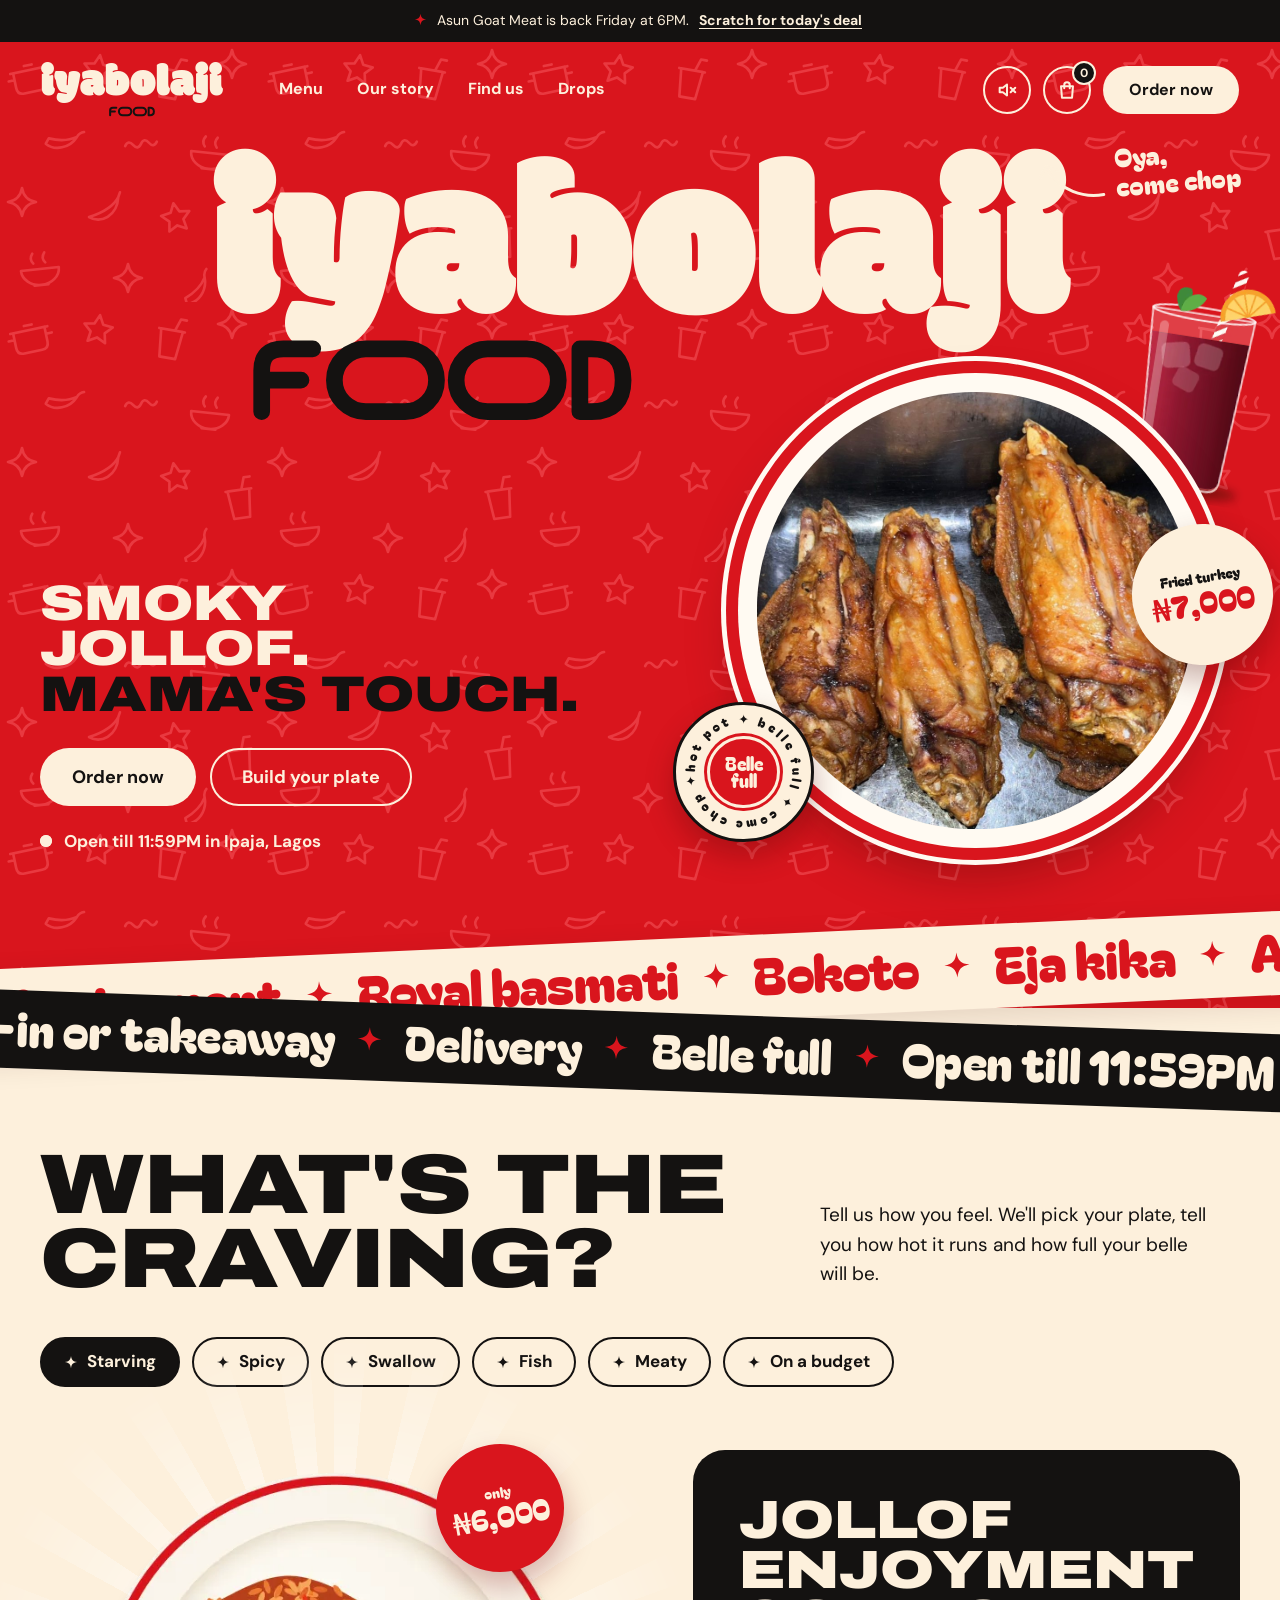
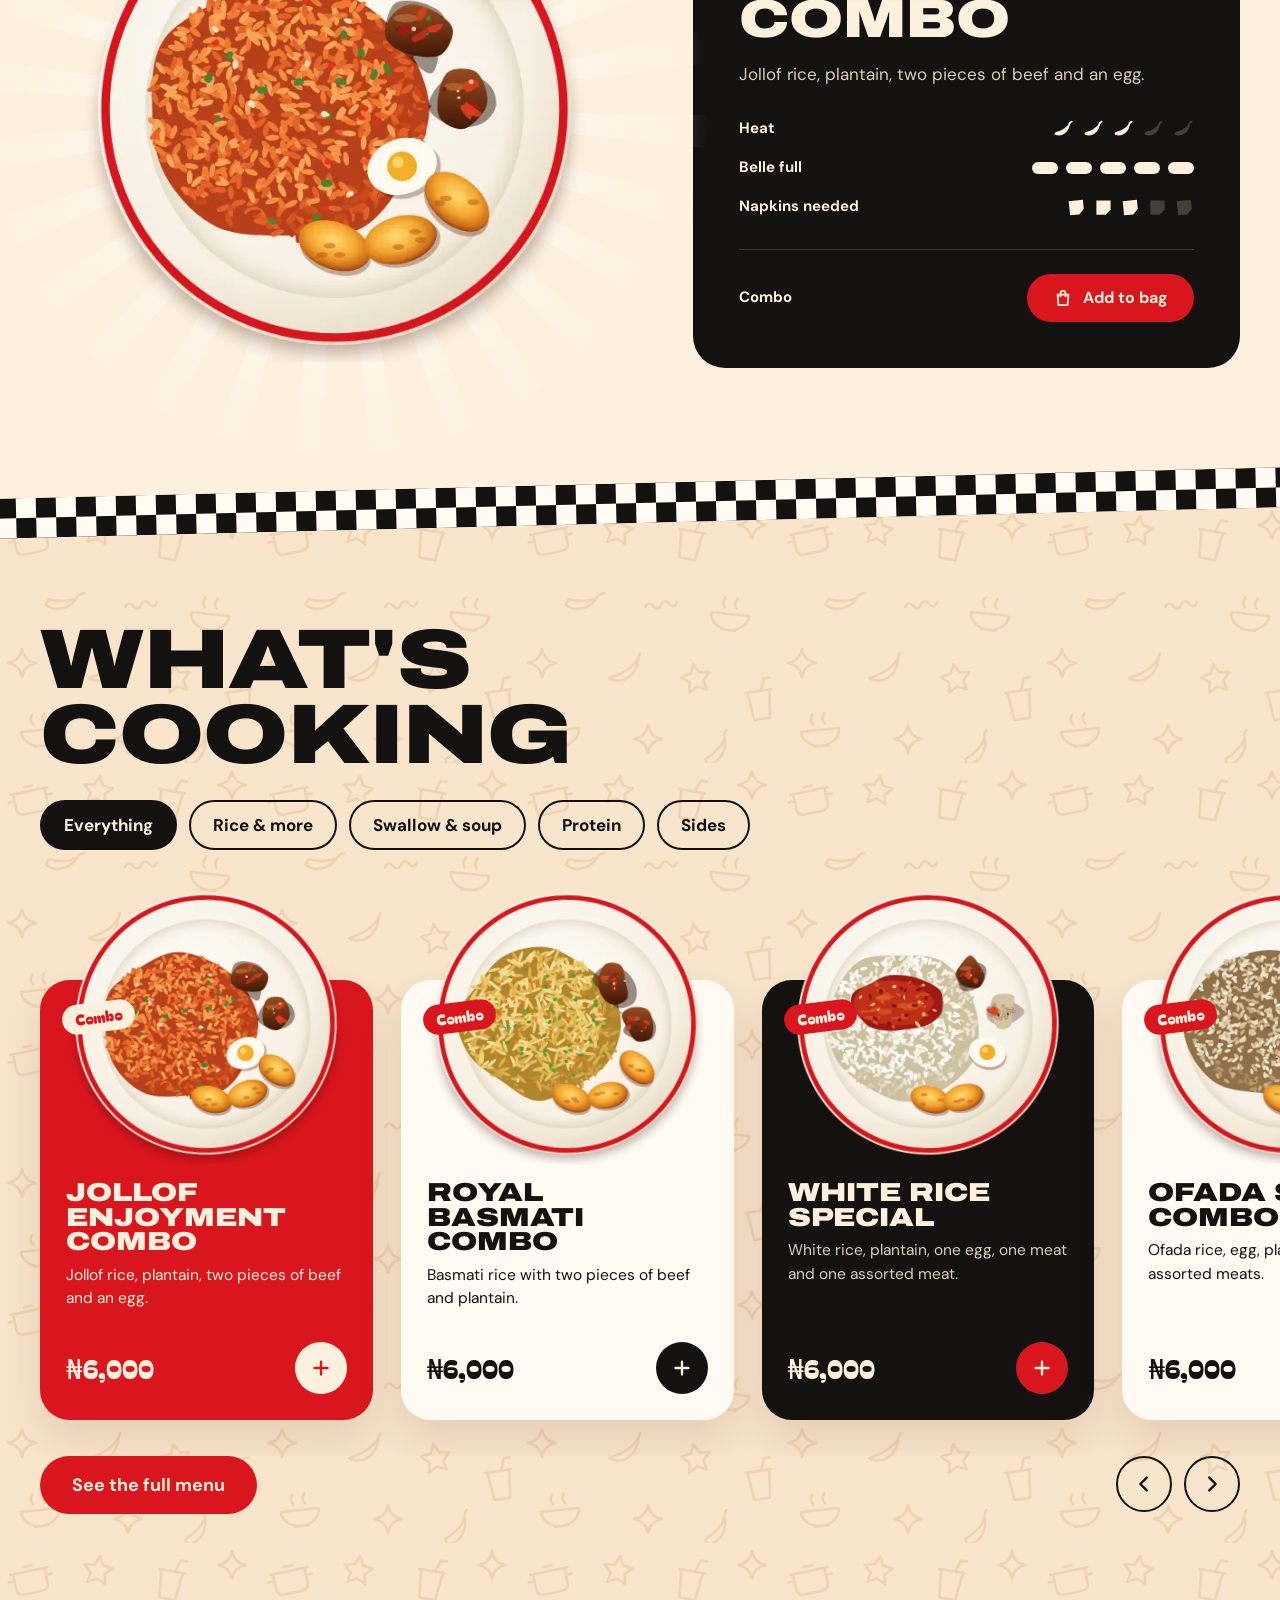
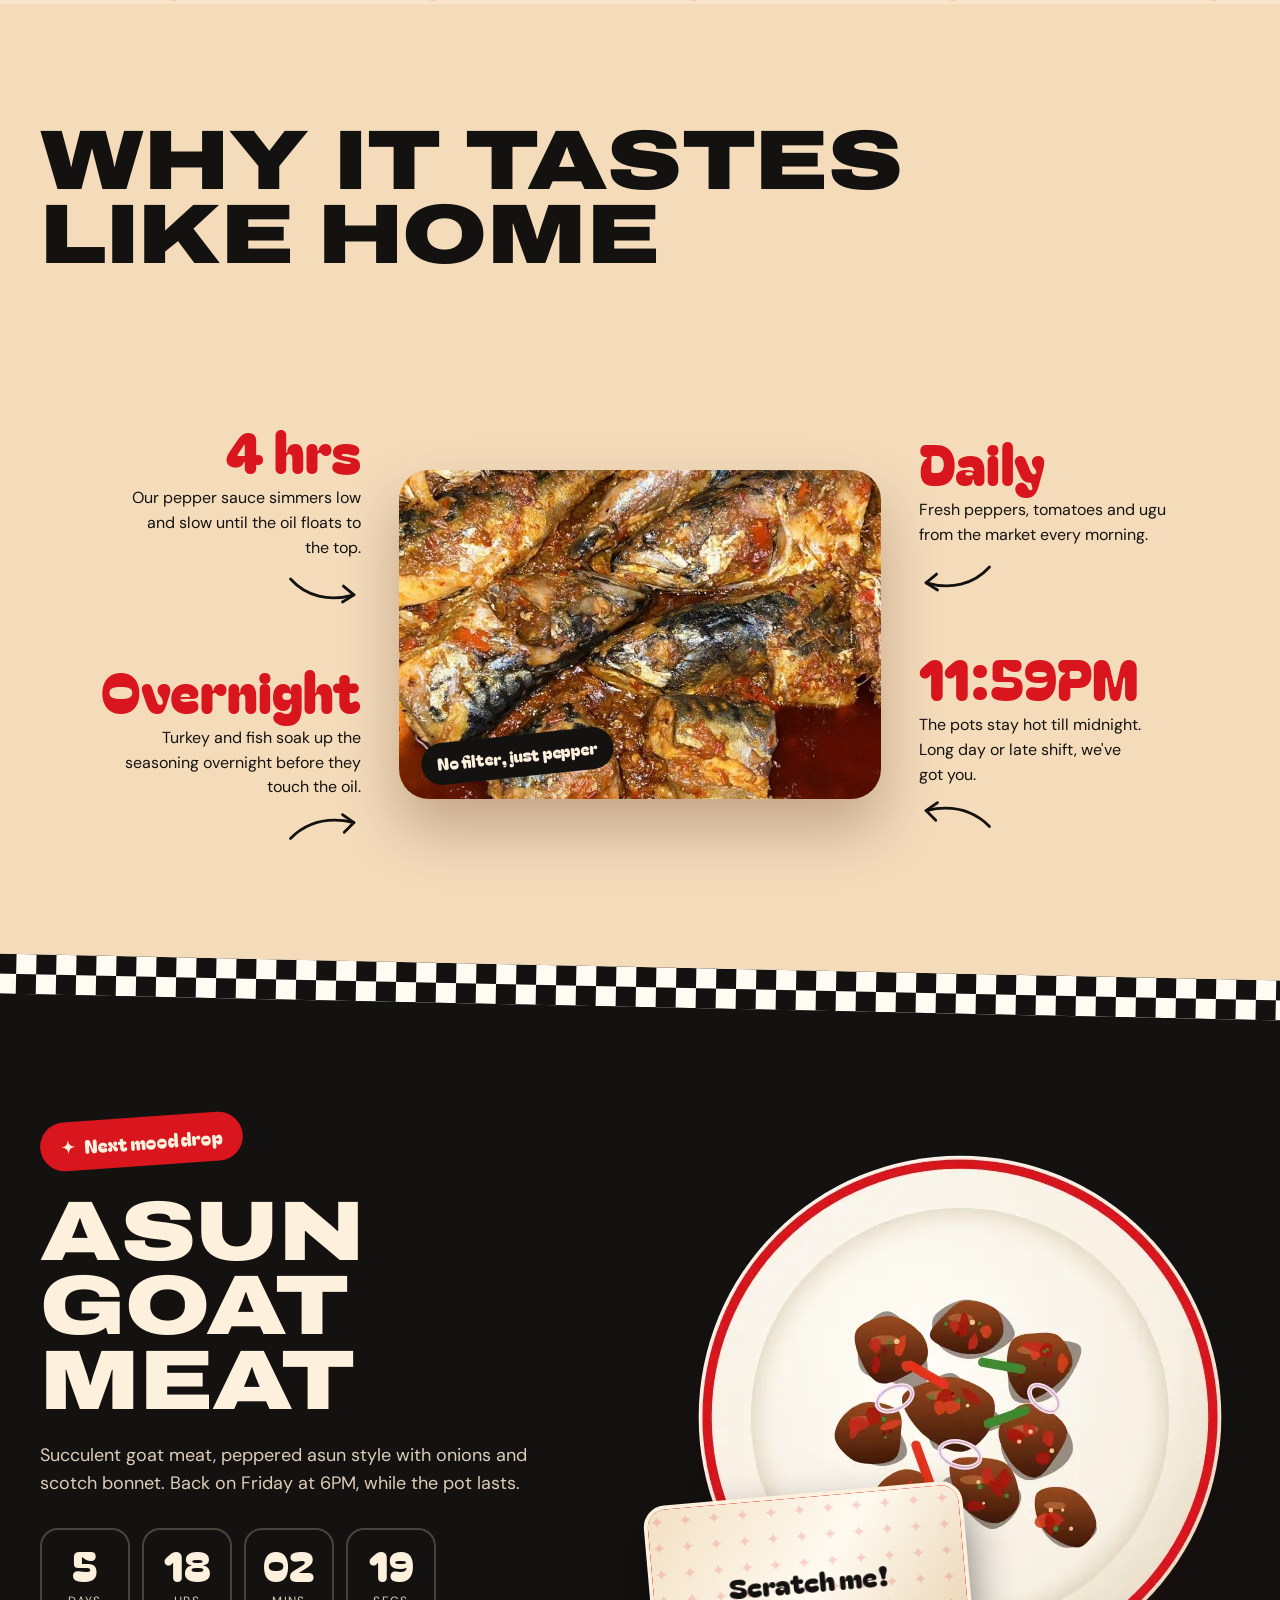
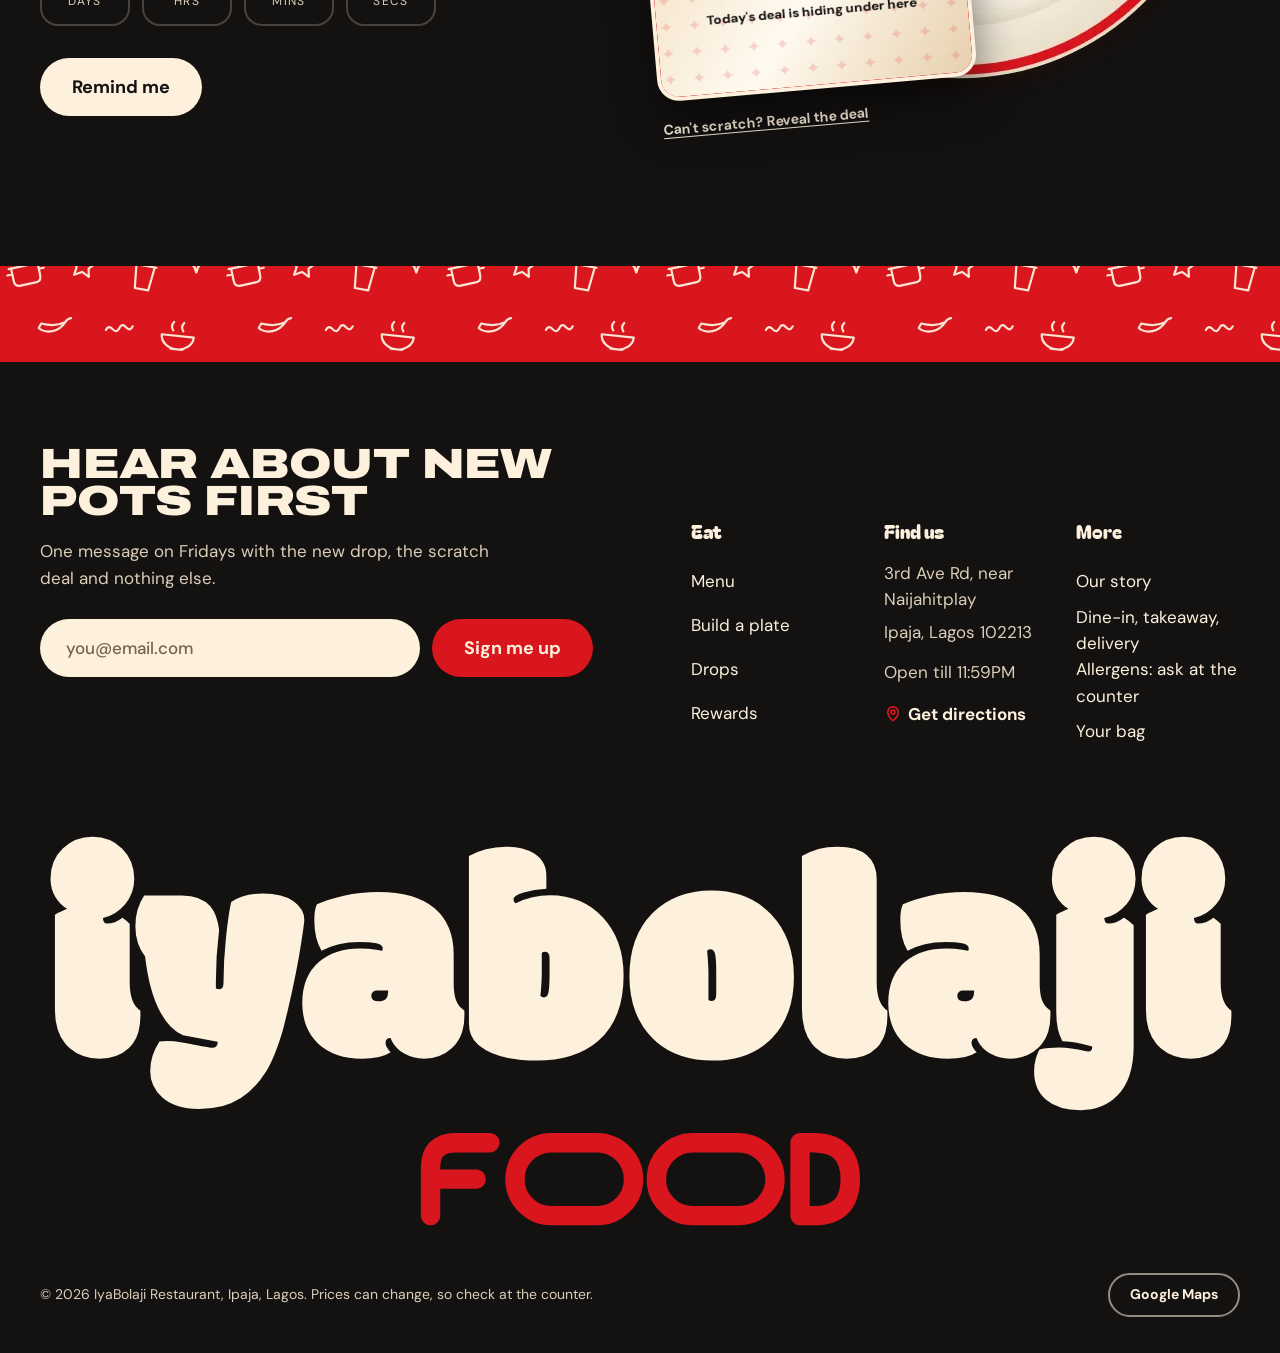
==== commit 4ed3ef61: "Pin the header and turn it into frosted glass on scroll The nav now lives in a sticky header on ever" ====
--- a/index.html
+++ b/index.html
@@ -69,7 +69,7 @@
     </p>
   </div>
 
-  <header class="hero" id="top">
+  <div class="site-header" id="site-header">
     <nav class="nav container" aria-label="Main" data-intro style="--intro: fade-down">
       <a class="logo" href="./" aria-label="IyaBolaji Food, home">
         <span class="logo-word" aria-hidden="true">iyabolaji</span>
@@ -95,7 +95,9 @@
         </button>
       </div>
     </nav>
-
+  </div>
+
+  <header class="hero" id="top">
     <div class="hero-stage container">
       <div class="lockup">
         <h1 class="wordmark"><span class="sr-only">IyaBolaji Food</span><span aria-hidden="true"><span class="ch" style="--i: 0">i</span><span class="ch" style="--i: 1">y</span><span class="ch" style="--i: 2">a</span><span class="ch" style="--i: 3">b</span><span class="ch" style="--i: 4">o</span><span class="ch" style="--i: 5">l</span><span class="ch" style="--i: 6">a</span><span class="ch" style="--i: 7">j</span><span class="ch" style="--i: 8">i</span></span></h1>
--- a/css/styles.css
+++ b/css/styles.css
@@ -1,6 +1,9 @@
 /* IyaBolaji Restaurant ------------------------------------------------- */
 
 :root {
+  --nav-h: 96px;      /* header height at the top of the page */
+  --nav-glass-h: 66px; /* height once it turns to glass */
+  --nav-glass-top: 10px;
   --red: #d9151d;
   --red-deep: #b30f16;
   --ink: #141211;
@@ -22,7 +25,7 @@
 
 *, *::before, *::after { box-sizing: border-box; }
 
-html { scroll-behavior: smooth; overflow-x: clip; scroll-padding-top: 16px; }
+html { scroll-behavior: smooth; overflow-x: clip; scroll-padding-top: calc(var(--nav-glass-h) + var(--nav-glass-top) + 16px); }
 
 body {
   margin: 0;
@@ -142,9 +145,32 @@
   padding-bottom: clamp(110px, 10vw, 150px);
 }
 
-.nav { position: relative; z-index: 20; display: flex; align-items: center; gap: 28px; height: 96px; }
+/* The header stays pinned while you scroll. Its wrapper keeps a fixed height
+   so the page never jumps; the bar inside shrinks into a frosted glass pill. */
+.site-header { position: sticky; top: 0; z-index: 50; display: flow-root; height: var(--nav-h); color: var(--cream); pointer-events: none; }
+.site-header + :is(.hero, .page-hero) { margin-top: calc(-1 * var(--nav-h)); padding-top: var(--nav-h); }
+.nav {
+  position: relative; z-index: 20; display: flex; align-items: center; gap: 28px; height: var(--nav-h);
+  border: 1px solid transparent; border-radius: 0; pointer-events: auto;
+  transition: height .35s ease, margin-top .35s ease, padding .35s ease, border-radius .35s ease, background-color .35s ease, border-color .35s ease, box-shadow .35s ease;
+}
+.logo { transition: transform .35s ease; transform-origin: left center; }
+/* Deep red glass: dark enough that cream text stays readable over any section. */
+.site-header.is-glass .nav {
+  height: var(--nav-glass-h); margin-top: var(--nav-glass-top); padding: 0 10px 0 22px;
+  border-color: rgba(255, 255, 255, .22); border-radius: 999px;
+  background: rgba(179, 15, 22, .8);
+  -webkit-backdrop-filter: blur(14px) saturate(160%);
+  backdrop-filter: blur(14px) saturate(160%);
+  box-shadow: inset 0 1px 0 rgba(255, 255, 255, .22), 0 14px 34px rgba(50, 0, 0, .25);
+}
+.site-header.is-glass .logo { transform: scale(.82); }
+@supports not ((backdrop-filter: blur(1px)) or (-webkit-backdrop-filter: blur(1px))) {
+  .site-header.is-glass .nav { background: rgba(179, 15, 22, .96); }
+}
 
 .logo { display: inline-flex; flex-direction: column; align-items: center; color: var(--cream); text-decoration: none; }
+.is-glass .logo .food-mark { color: var(--cream); }
 .logo-word { font-family: var(--f-logo); font-size: 46px; line-height: .78; padding-top: 4px; }
 .logo .food-mark { width: 48px; height: 11px; color: var(--ink); margin-top: 3px; }
 
@@ -546,12 +572,12 @@
 .page-hero-visual .price-sticker { top: auto; bottom: 6%; right: 2%; }
 
 /* Menu page */
-.menu-tabs { position: sticky; top: 0; z-index: 30; background: rgba(253, 240, 220, .94); border-bottom: 2px solid var(--ink); }
+.menu-tabs { position: sticky; top: calc(var(--nav-glass-h) + var(--nav-glass-top) + 8px); z-index: 30; background: rgba(253, 240, 220, .94); border-bottom: 2px solid var(--ink); }
 .menu-tabs .container { display: flex; gap: 10px; overflow-x: auto; padding-block: 12px; scrollbar-width: none; }
 .menu-tabs .container::-webkit-scrollbar { display: none; }
 .menu-tabs .chip { flex: none; text-decoration: none; }
 .menu-tabs .chip[aria-current="true"] { background: var(--ink); color: var(--cream); }
-.menu-cat { scroll-margin-top: 76px; padding: clamp(60px, 7vw, 100px) 0 clamp(70px, 8vw, 110px); }
+.menu-cat { scroll-margin-top: calc(var(--nav-glass-h) + var(--nav-glass-top) + 86px); padding: clamp(60px, 7vw, 100px) 0 clamp(70px, 8vw, 110px); }
 .menu-cat-head { display: flex; flex-wrap: wrap; align-items: flex-end; justify-content: space-between; gap: 16px 32px; }
 .menu-cat-head .display { font-size: clamp(38px, 5.6vw, 84px); }
 .menu-cat-head p { max-width: 380px; }
@@ -682,7 +708,7 @@
 @media (max-width: 960px) {
   .menu-toggle { display: inline-grid; }
   .nav-links {
-    position: absolute; top: 88px; left: 0; right: 0;
+    position: absolute; top: calc(100% + 10px); left: 0; right: 0;
     display: none; flex-direction: column; gap: 0; margin: 0; padding: 12px 24px;
     background: var(--ink); border-radius: 24px; box-shadow: 0 24px 50px rgba(0, 0, 0, .35);
   }
@@ -715,8 +741,9 @@
 
 @media (max-width: 600px) {
   body { font-size: 16px; }
-  .nav { height: 80px; gap: 12px; }
-  .nav-links { top: 74px; }
+  :root { --nav-h: 80px; --nav-glass-h: 60px; --nav-glass-top: 8px; }
+  .nav { gap: 12px; }
+  .site-header.is-glass .nav { padding: 0 6px 0 16px; }
   .logo-word { font-size: 38px; }
   .logo .food-mark { width: 40px; height: 9px; }
   .nav-order, .sound-btn { display: none; }
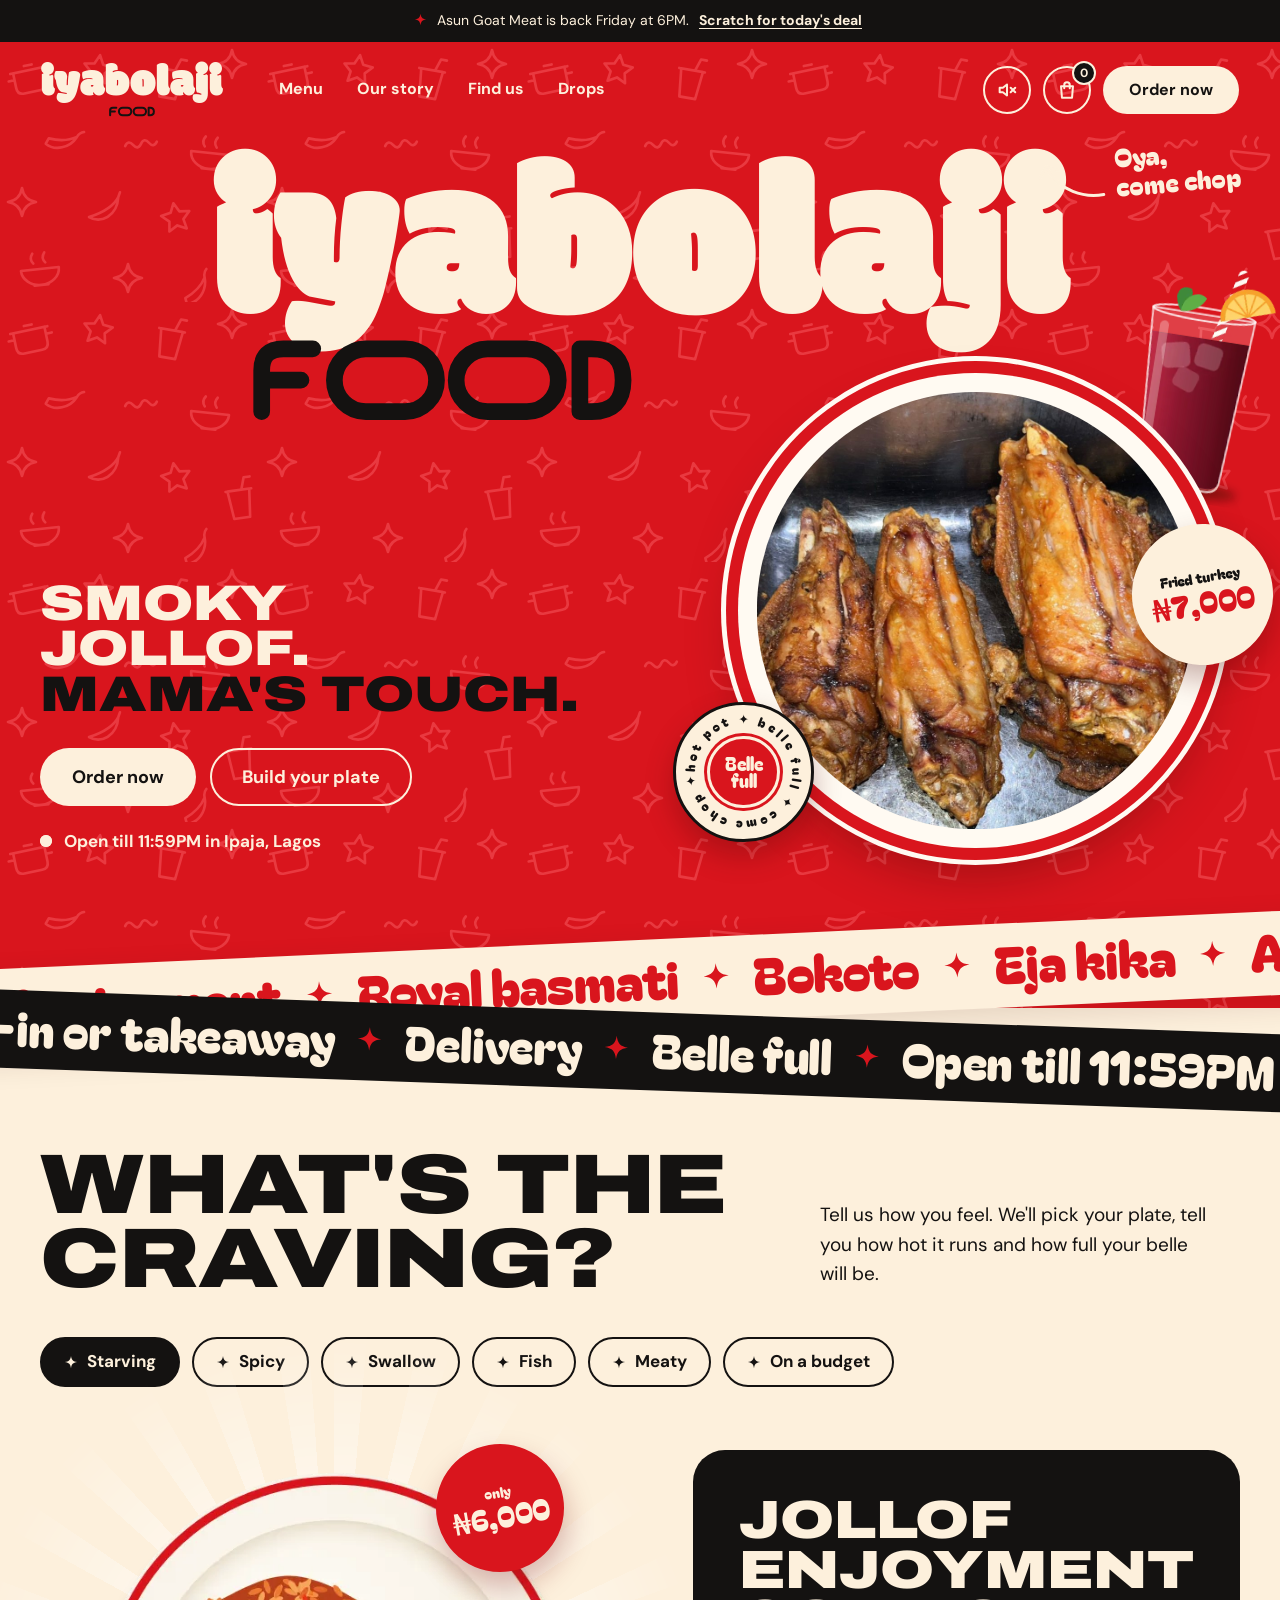
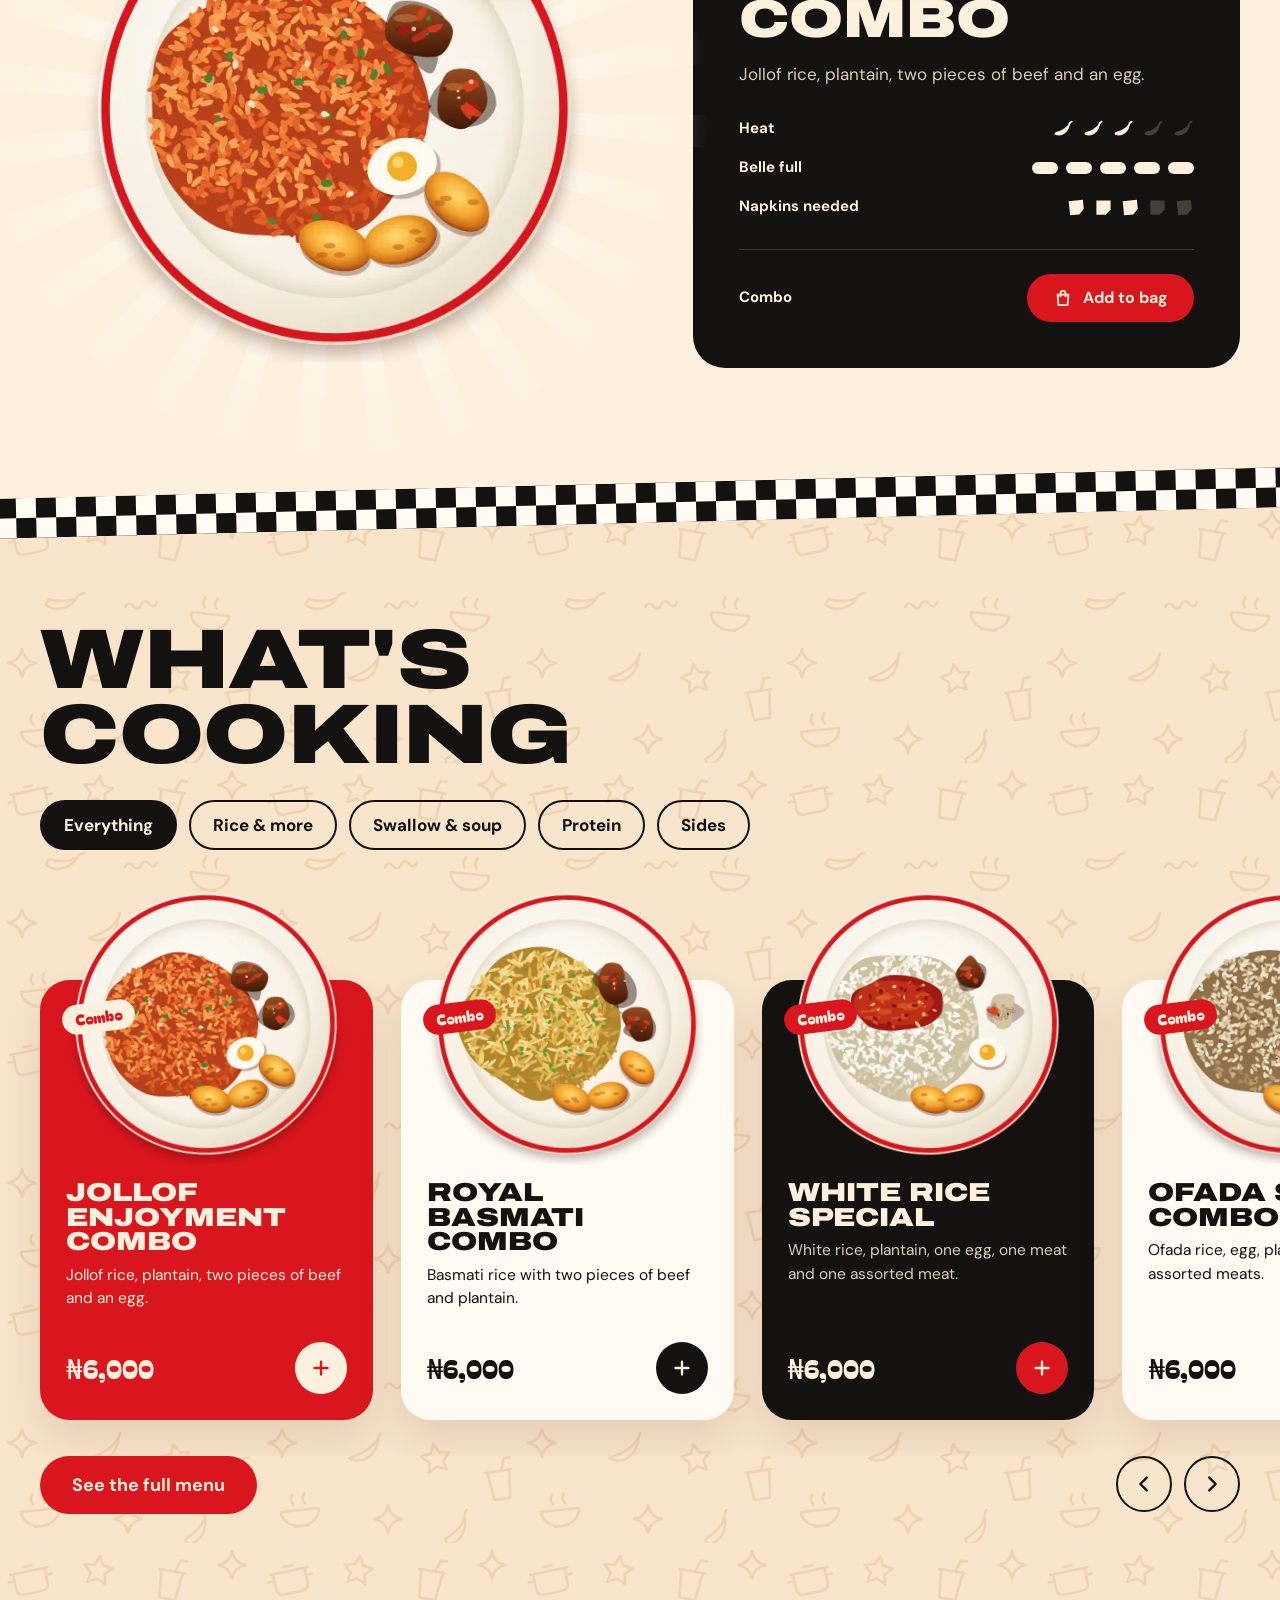
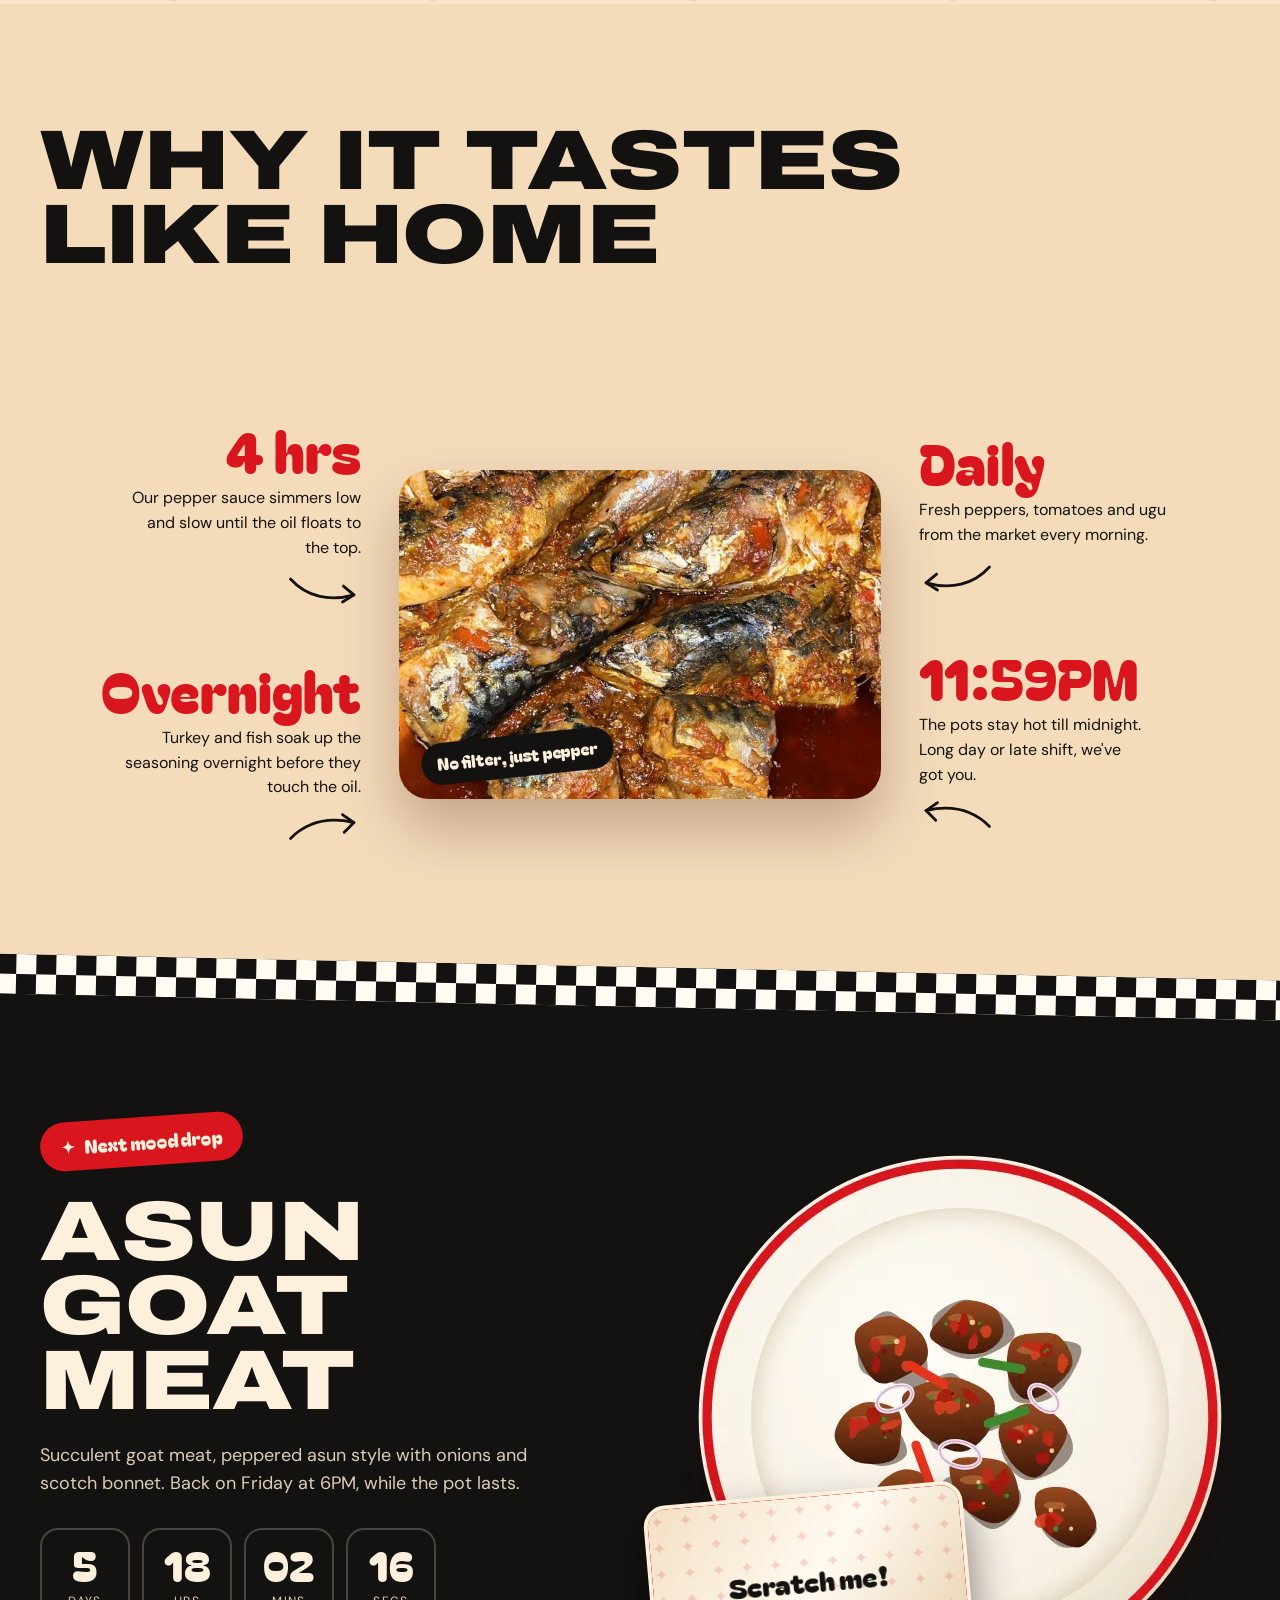
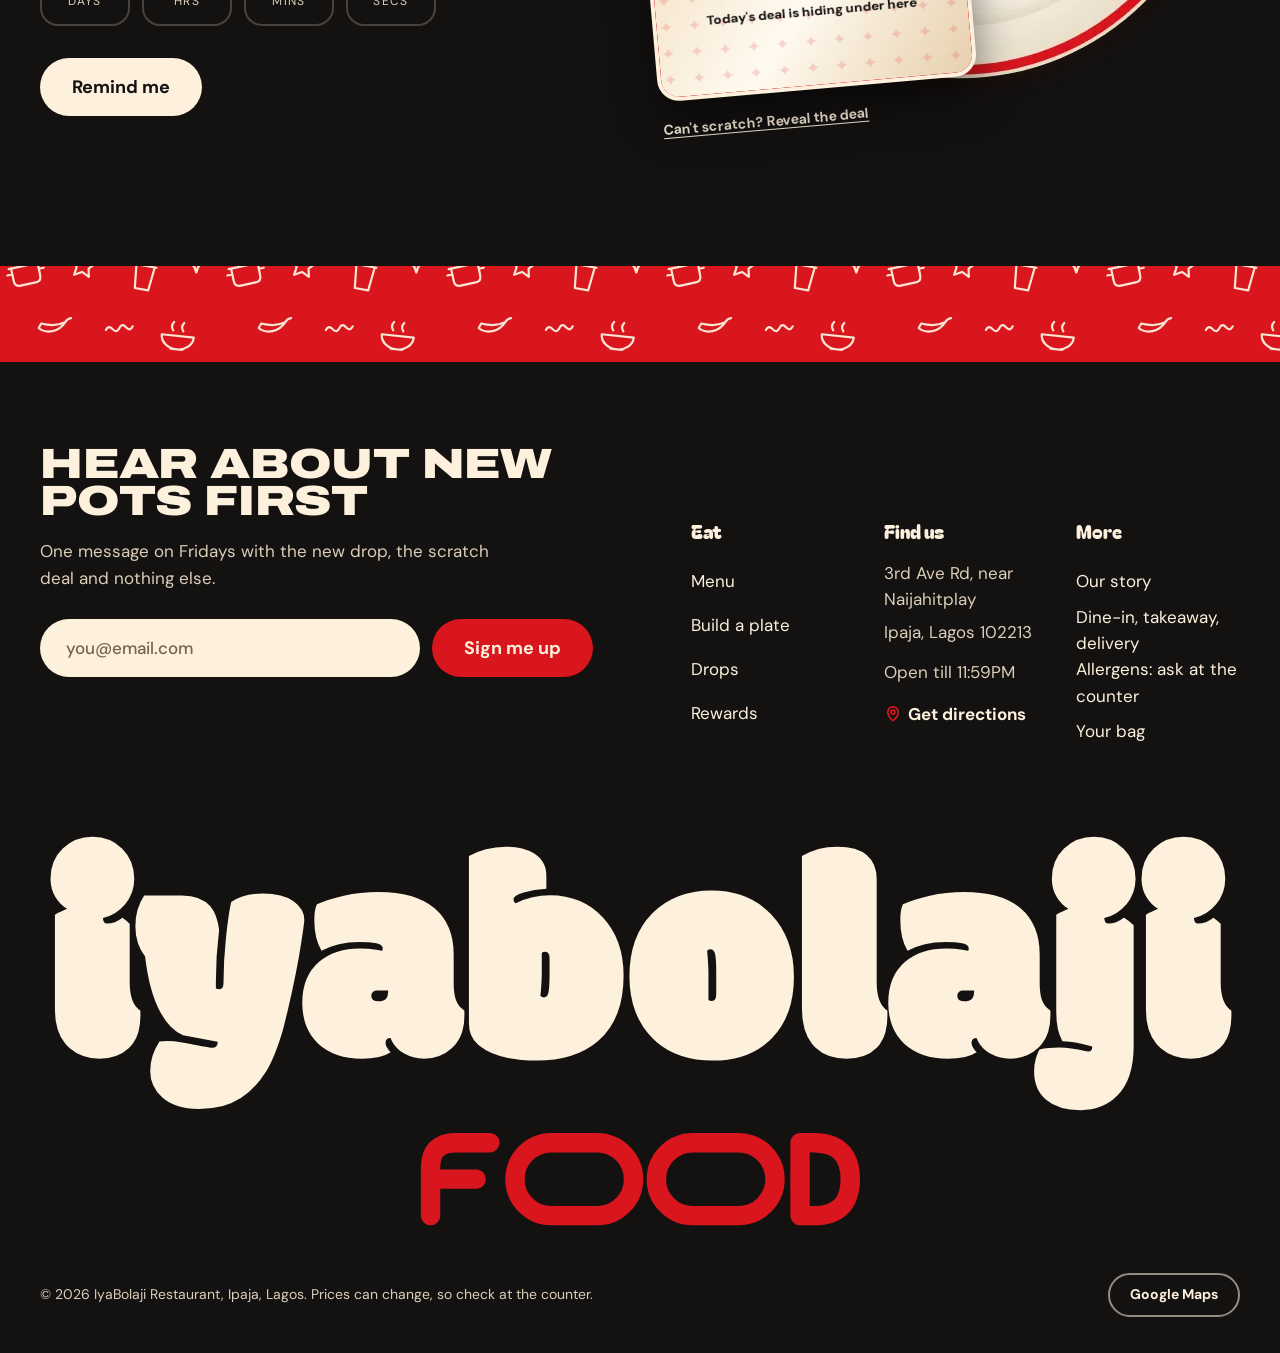
==== commit 4f5fc414: "Add link previews for shared links Each page now has Open Graph and Twitter card tags (title, descri" ====
--- a/index.html
+++ b/index.html
@@ -5,11 +5,27 @@
   <meta name="viewport" content="width=device-width, initial-scale=1">
   <script>document.documentElement.classList.add("js"); setTimeout(function () { document.documentElement.classList.add("is-loaded"); }, 2000);</script>
   <title>IyaBolaji Restaurant · Ipaja, Lagos</title>
-  <meta name="description" content="Jollof, fried turkey, bokoto, amala and more from Mama's pot. Dine-in, takeaway and delivery on 3rd Ave Rd, Ipaja, Lagos. Open till 11:59PM.">
+  <meta name="description" content="Jollof, ofada, swallow and peppered turkey from Mama's pot. Dine-in, takeaway and delivery on 3rd Ave Rd, Ipaja. Open till 11:59PM.">
   <meta name="theme-color" content="#d9151d">
+  <link rel="canonical" href="https://iyabolaji.vercel.app/">
+  <!-- Link previews (WhatsApp, iMessage, Facebook, X). Image URLs must be absolute. -->
+  <meta property="og:type" content="website">
+  <meta property="og:site_name" content="IyaBolaji Restaurant">
+  <meta property="og:locale" content="en_NG">
+  <meta property="og:url" content="https://iyabolaji.vercel.app/">
   <meta property="og:title" content="IyaBolaji Restaurant · Ipaja, Lagos">
-  <meta property="og:description" content="Smoky jollof. Mama's touch. Dine-in, takeaway and delivery in Ipaja, Lagos.">
+  <meta property="og:description" content="Jollof, ofada, swallow and peppered turkey from Mama's pot. Dine-in, takeaway and delivery on 3rd Ave Rd, Ipaja. Open till 11:59PM.">
+  <meta property="og:image" content="https://iyabolaji.vercel.app/assets/og/home.jpg">
+  <meta property="og:image:type" content="image/jpeg">
+  <meta property="og:image:width" content="1200">
+  <meta property="og:image:height" content="630">
+  <meta property="og:image:alt" content="IyaBolaji Food: smoky jollof, Mama's touch. Fried turkey wings on a plate.">
+  <meta name="twitter:card" content="summary_large_image">
+  <meta name="twitter:title" content="IyaBolaji Restaurant · Ipaja, Lagos">
+  <meta name="twitter:description" content="Jollof, ofada, swallow and peppered turkey from Mama's pot. Dine-in, takeaway and delivery on 3rd Ave Rd, Ipaja. Open till 11:59PM.">
+  <meta name="twitter:image" content="https://iyabolaji.vercel.app/assets/og/home.jpg">
   <link rel="icon" href="assets/favicon.svg" type="image/svg+xml">
+  <link rel="apple-touch-icon" href="assets/apple-touch-icon.png">
   <link rel="preconnect" href="https://fonts.googleapis.com">
   <link rel="preconnect" href="https://fonts.gstatic.com" crossorigin>
   <link href="https://fonts.googleapis.com/css2?family=Archivo:wdth,wght@125,800;125,900&family=Bagel+Fat+One&family=DM+Sans:opsz,wght@9..40,400;9..40,500;9..40,700&family=Modak&display=swap" rel="stylesheet">
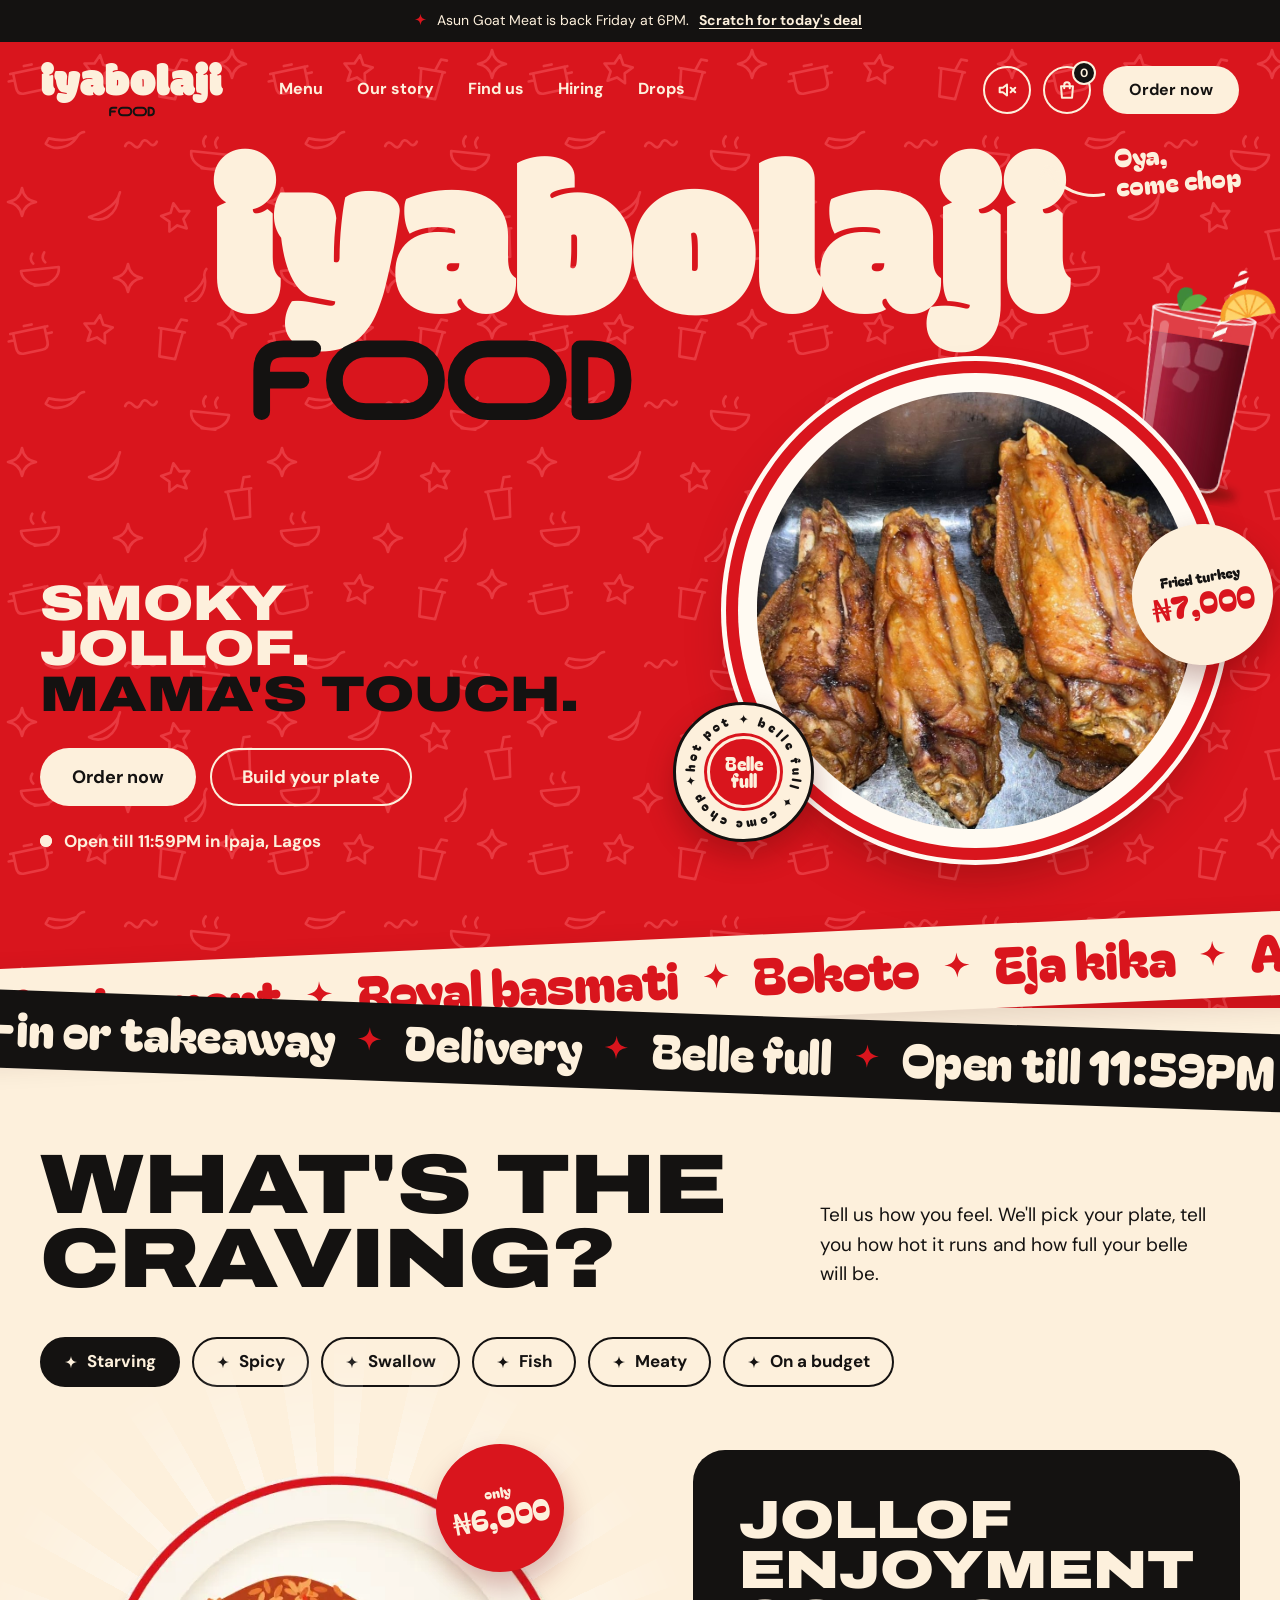
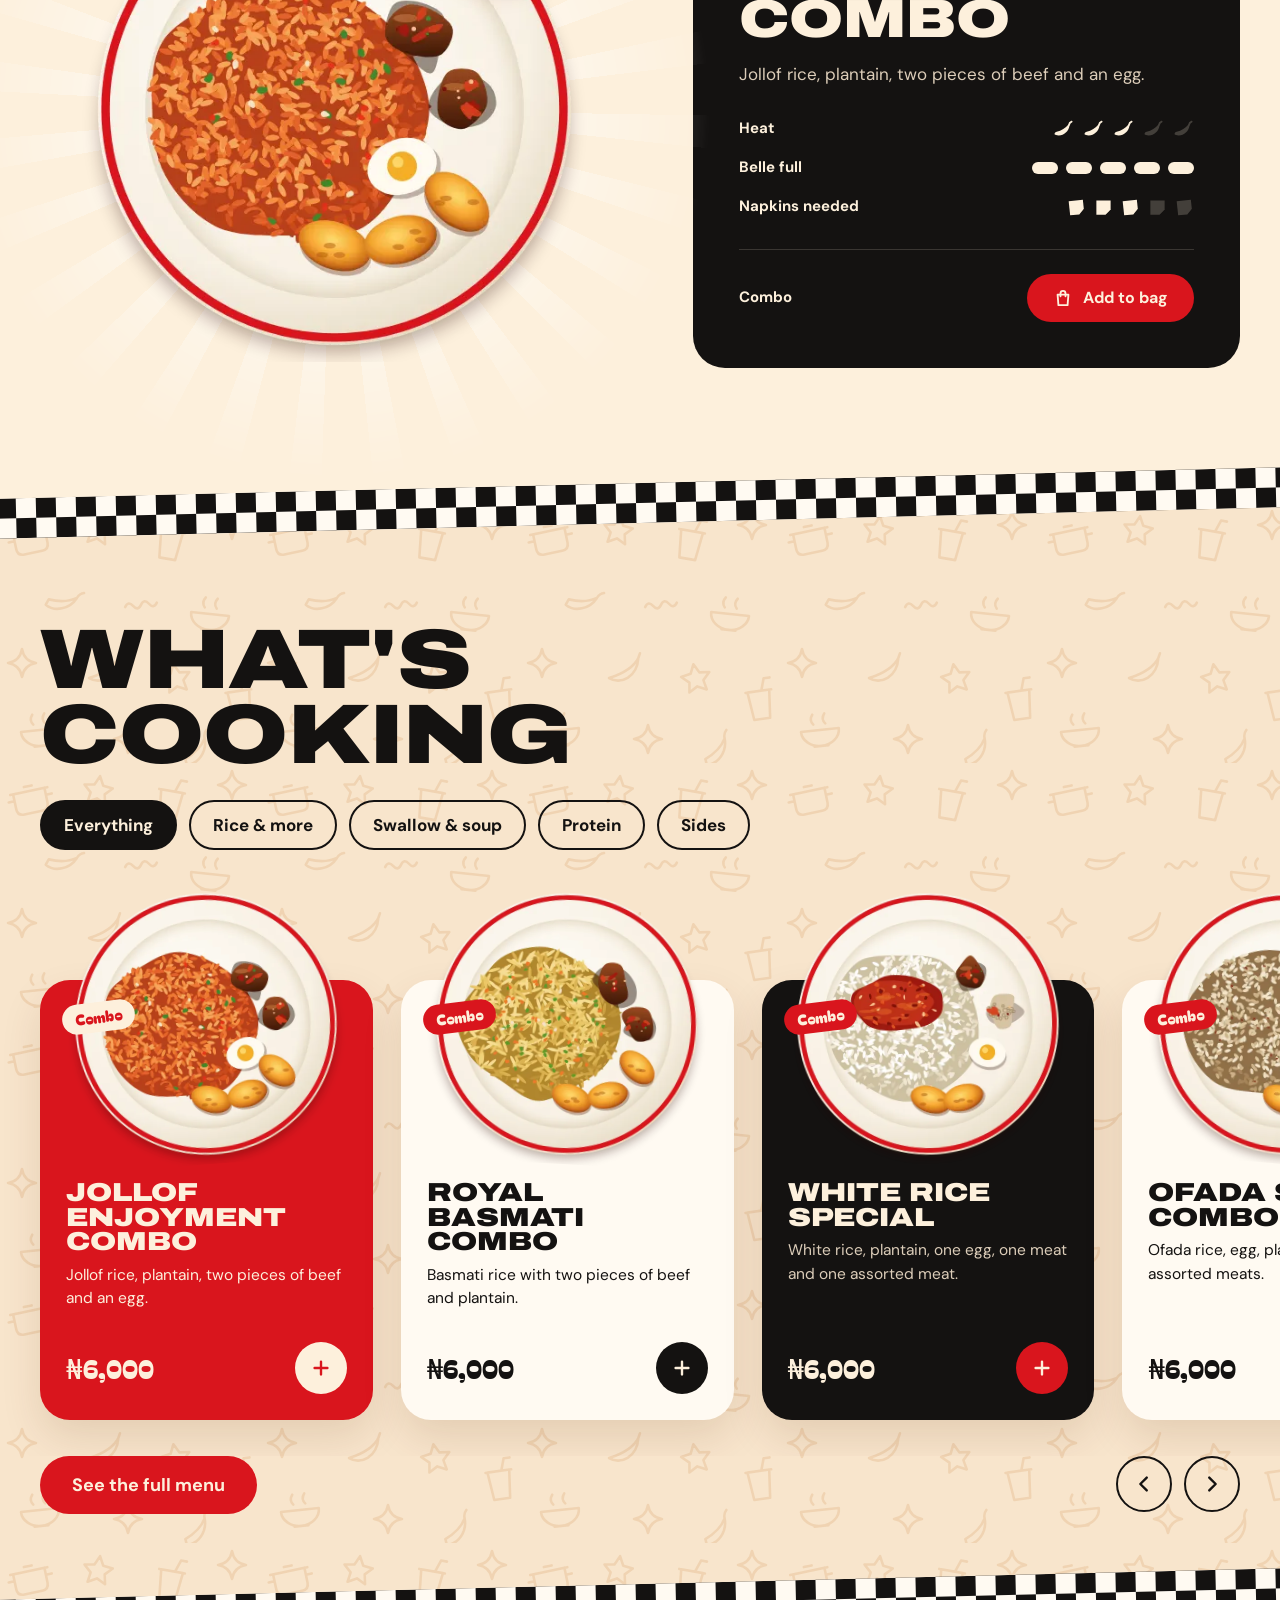
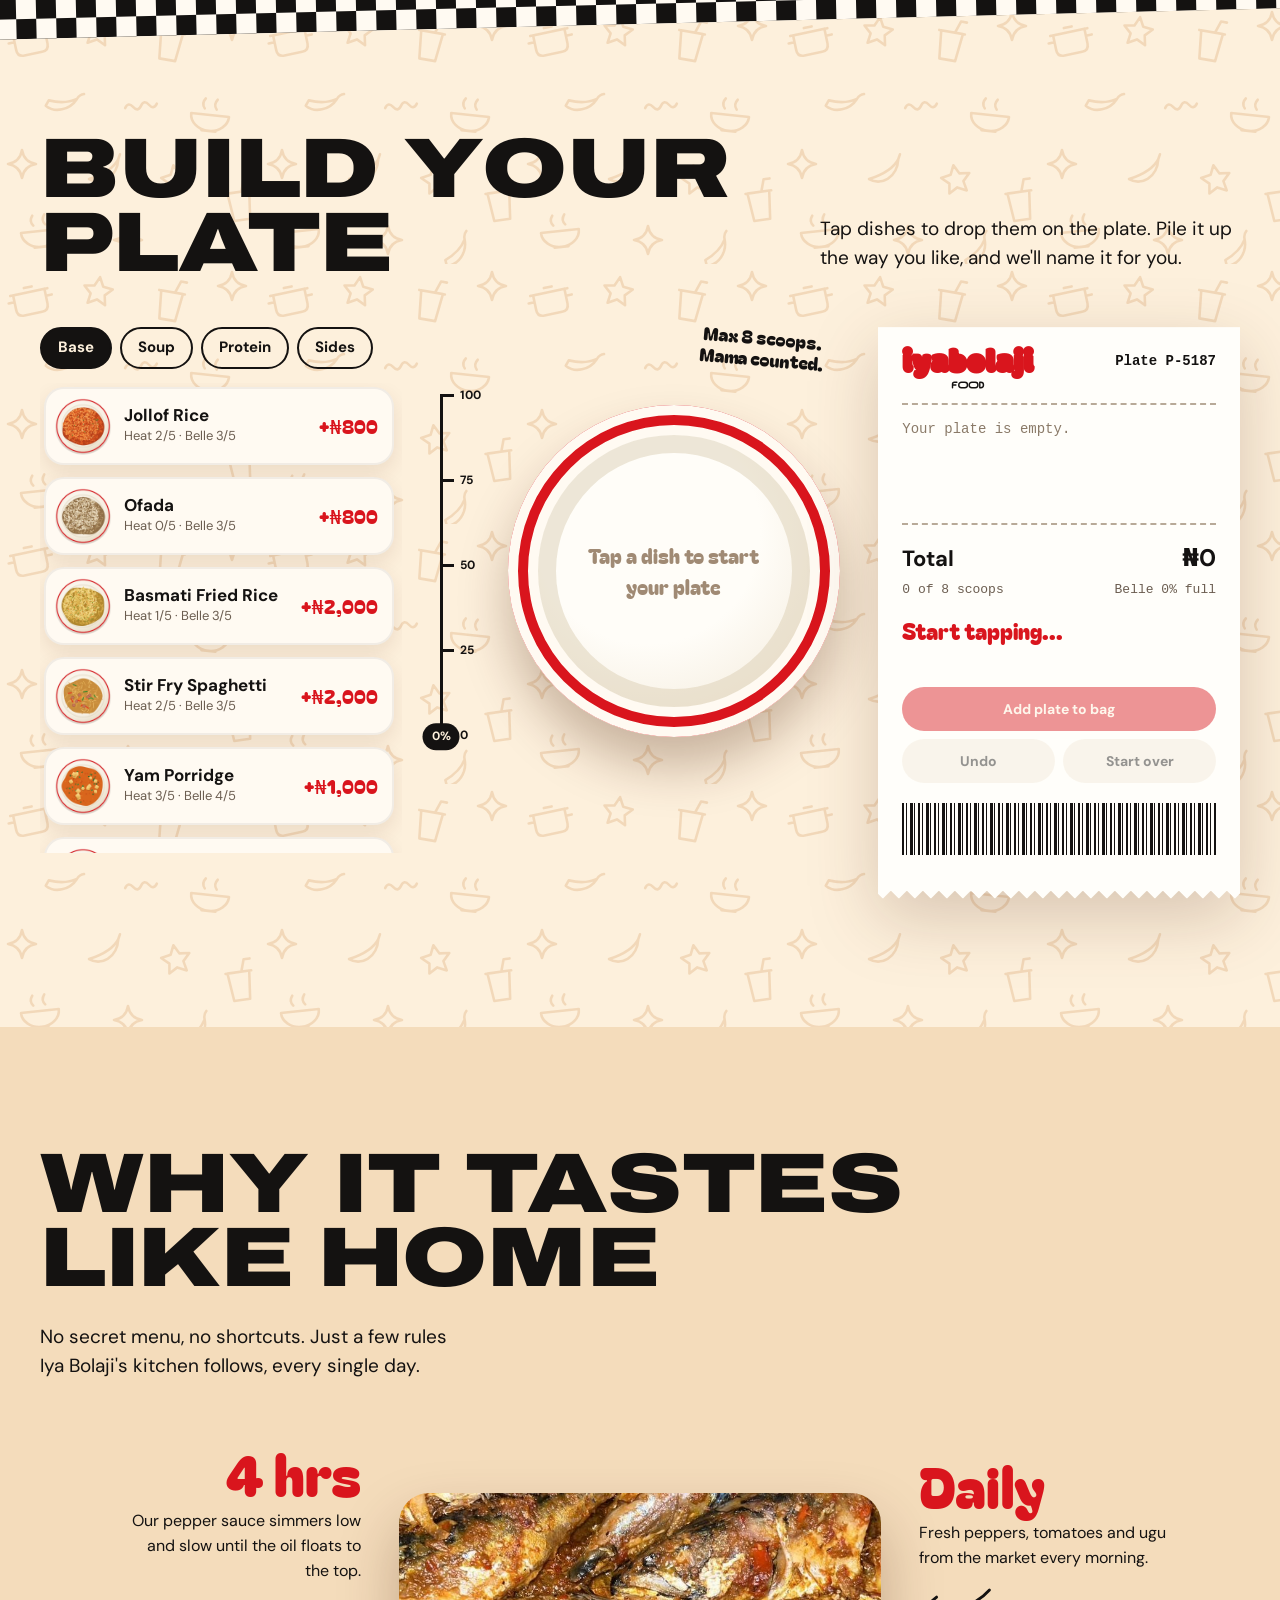
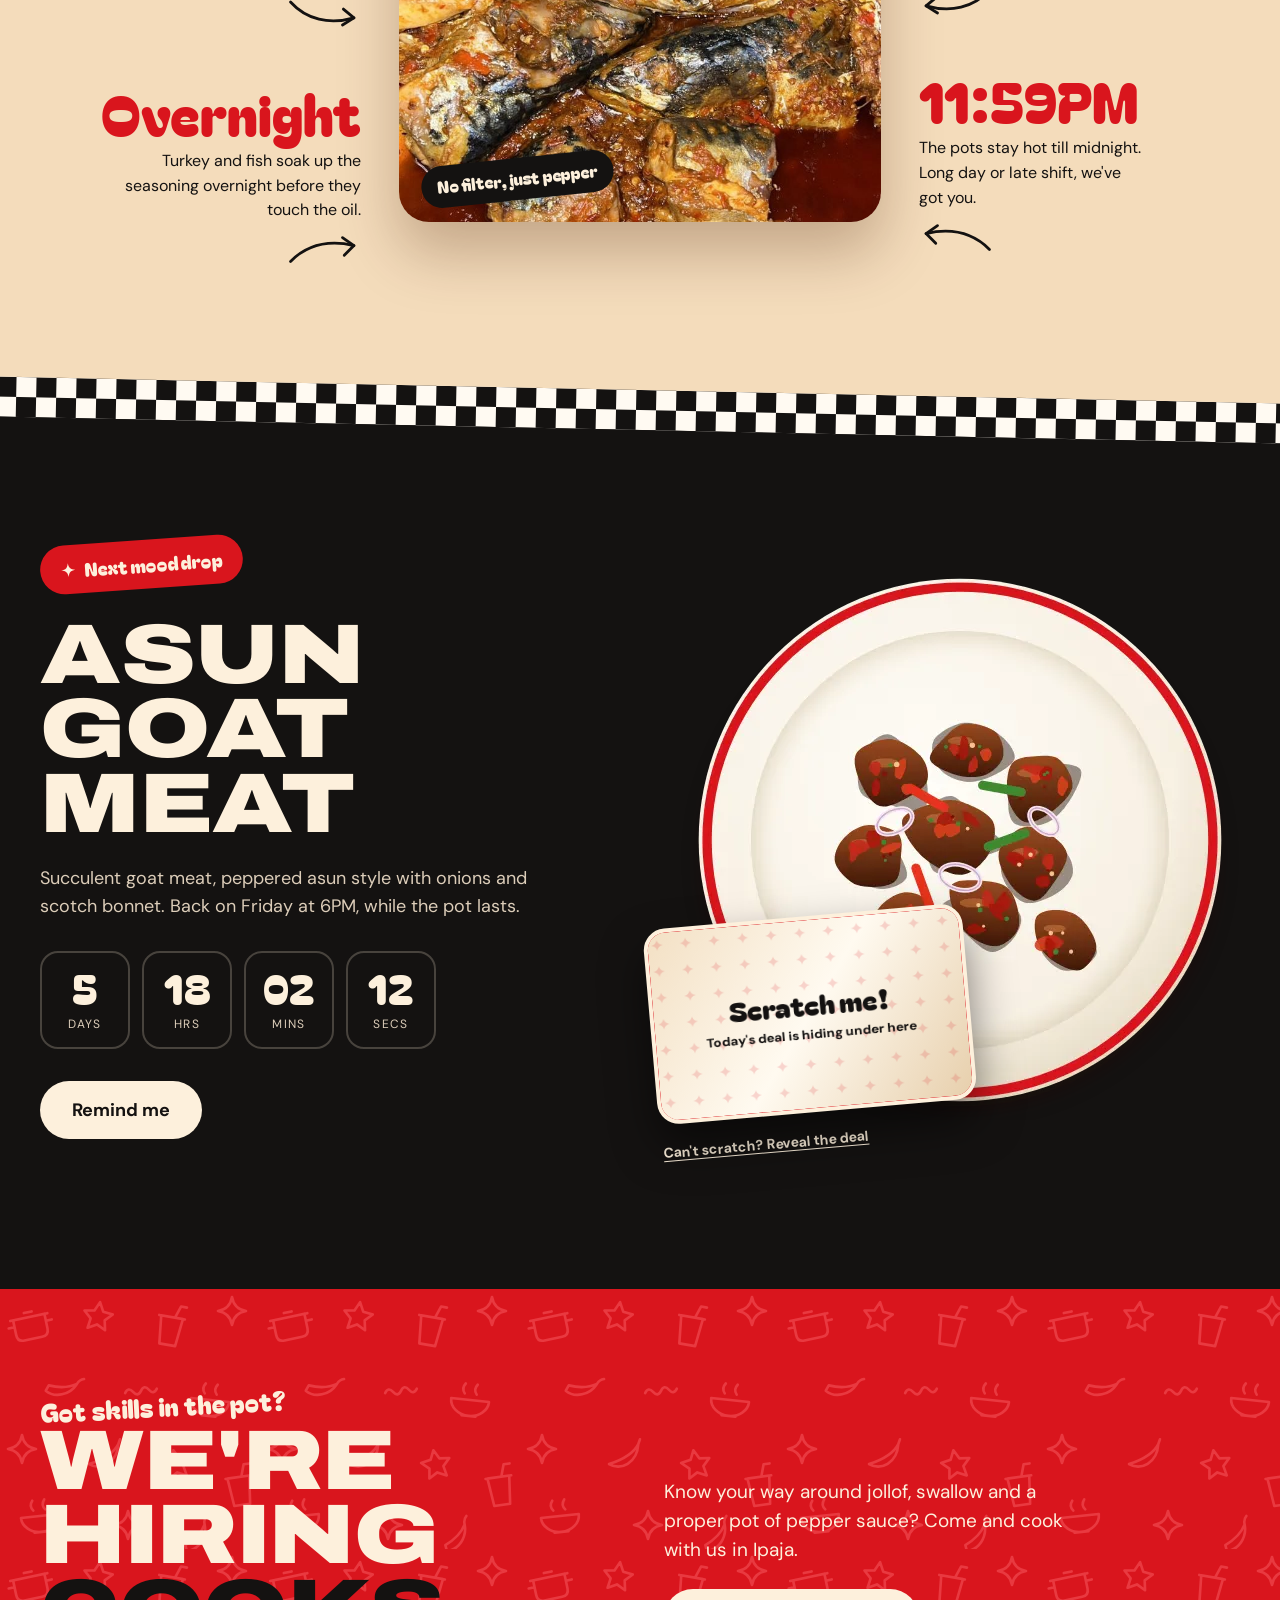
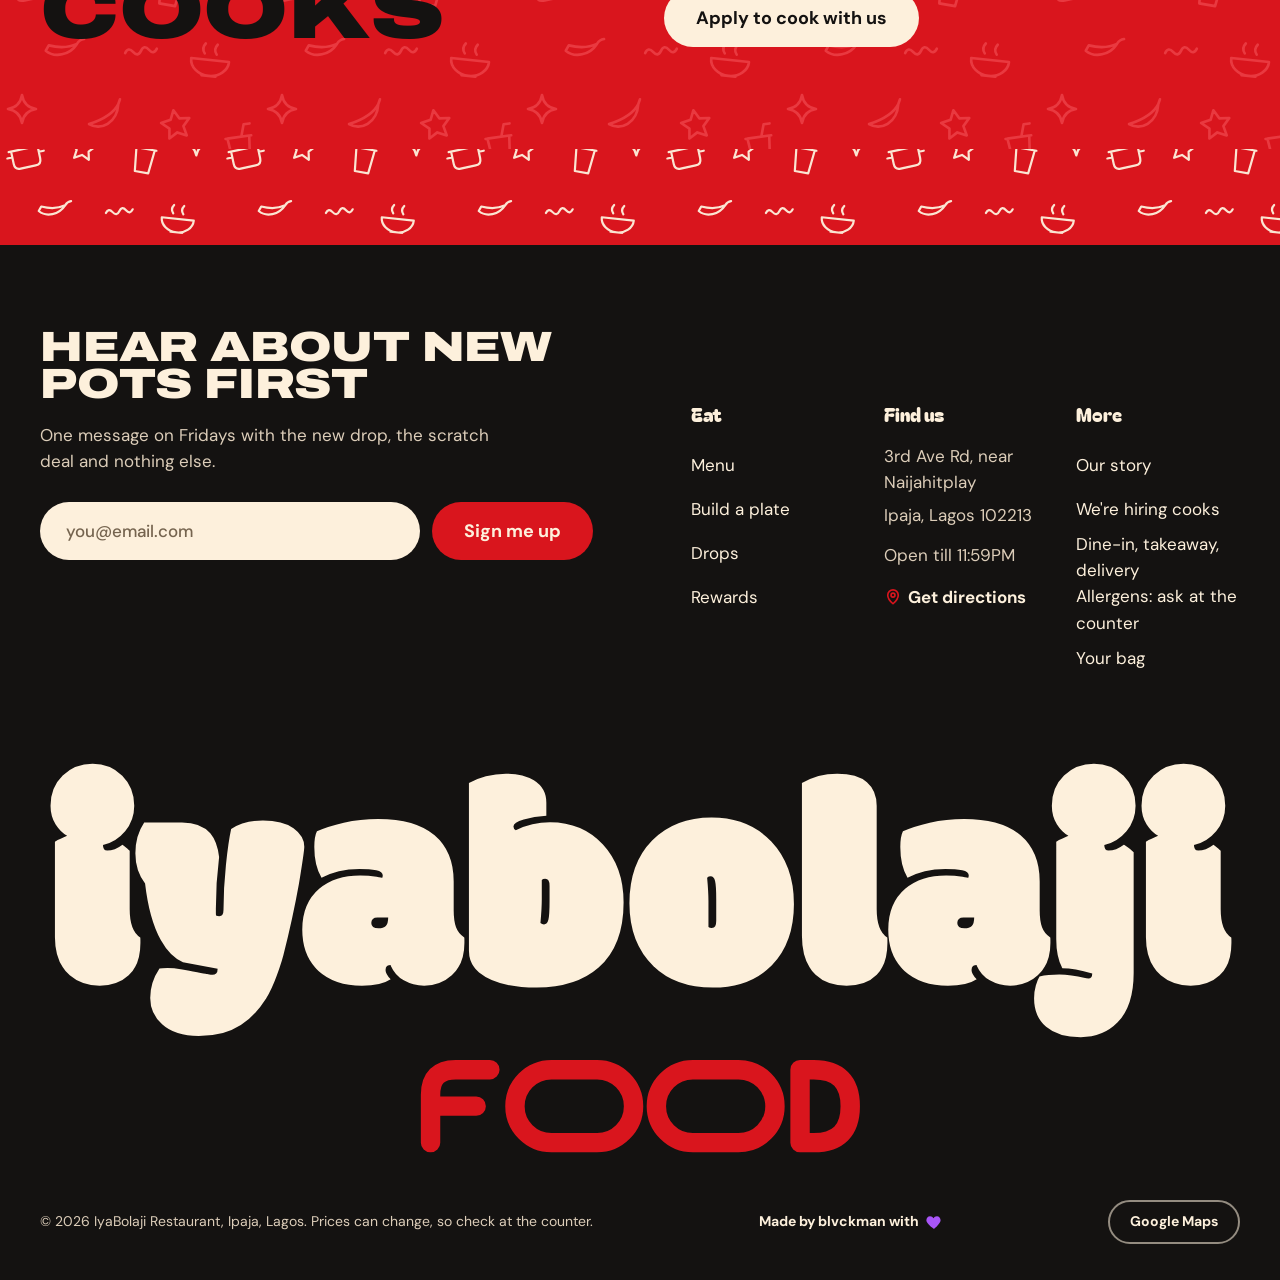
==== commit cc395846: "Add Supabase ordering, admin dashboard, hiring page and plate builder - supabase/setup.sql: dishes, " ====
--- a/index.html
+++ b/index.html
@@ -30,6 +30,7 @@
   <link rel="preconnect" href="https://fonts.gstatic.com" crossorigin>
   <link href="https://fonts.googleapis.com/css2?family=Archivo:wdth,wght@125,800;125,900&family=Bagel+Fat+One&family=DM+Sans:opsz,wght@9..40,400;9..40,500;9..40,700&family=Modak&display=swap" rel="stylesheet">
   <link rel="stylesheet" href="css/styles.css">
+  <script src="js/config.js" defer></script>
   <script src="js/data.js" defer></script>
   <script src="js/main.js" defer></script>
   <script type="application/ld+json">
@@ -72,6 +73,7 @@
     <symbol id="i-chili" viewBox="0 0 24 24"><path fill="currentColor" d="M3.6 18.4c7.3 2.4 14.4-2.3 15.6-10.4.1-.9-1-1.3-1.5-.6-2.7 3.7-7.5 6.4-12.6 7.6-1.9.4-3.2 2.8-1.5 3.4Z"/><path fill="none" stroke="currentColor" stroke-width="2" stroke-linecap="round" d="M18.6 7.4c.2-1.7 1.2-2.9 2.8-3.5"/></symbol>
     <symbol id="i-napkin" viewBox="0 0 24 24"><path fill="currentColor" d="M3 3h18v11.5L14.5 21H3V3Z"/><path fill="currentColor" opacity=".45" d="M14.5 21v-6.5H21Z"/></symbol>
     <symbol id="i-clock" viewBox="0 0 24 24"><g fill="none" stroke="currentColor" stroke-width="2.2" stroke-linecap="round" stroke-linejoin="round"><circle cx="12" cy="12" r="9"/><path d="M12 7v5l3.2 2"/></g></symbol>
+    <symbol id="i-check" viewBox="0 0 24 24"><path fill="none" stroke="currentColor" stroke-width="3" stroke-linecap="round" stroke-linejoin="round" d="M5 12.5 10 17.5 19 7"/></symbol>
     <symbol id="i-pin" viewBox="0 0 24 24"><g fill="none" stroke="currentColor" stroke-width="2.2" stroke-linecap="round" stroke-linejoin="round"><path d="M12 21s7-6.1 7-11.5a7 7 0 1 0-14 0C5 14.9 12 21 12 21Z"/><circle cx="12" cy="9.5" r="2.6"/></g></symbol>
   </svg>
 
@@ -95,6 +97,7 @@
         <li><a href="menu.html">Menu</a></li>
         <li><a href="about.html">Our story</a></li>
         <li><a href="visit.html">Find us</a></li>
+        <li><a href="careers.html">Hiring</a></li>
         <li><a href="./#drop">Drops</a></li>
       </ul>
       <div class="nav-actions">
@@ -128,7 +131,7 @@
         <p class="hero-title"><span class="ln"><span class="li" style="--i: 0">Smoky</span></span><span class="ln"><span class="li" style="--i: 1">jollof.</span></span><span class="ln ink"><span class="li" style="--i: 2">Mama's touch.</span></span></p>
         <div class="hero-ctas">
           <a class="btn btn-cream btn-lg" href="menu.html" data-intro style="--delay: 1.25s">Order now</a>
-          <a class="btn btn-ghost btn-lg" href="#cravings" data-intro style="--delay: 1.35s">Build your plate</a>
+          <a class="btn btn-ghost btn-lg" href="#build" data-intro style="--delay: 1.35s">Build your plate</a>
         </div>
         <p class="open-now" data-intro style="--delay: 1.5s"><span class="dot" aria-hidden="true"></span>Open till 11:59PM in Ipaja, Lagos</p>
       </div>
@@ -136,7 +139,7 @@
       <div class="hero-visual">
         <img class="hero-drink" src="assets/art/zobo.webp" alt="" width="420" height="620" data-intro style="--intro: drop-in; --delay: 1s">
         <img class="hero-dish is-photo" src="assets/img/turkey.jpg" alt="Three golden fried turkey wings from the IyaBolaji kitchen" width="1000" height="1000" fetchpriority="high">
-        <p class="price-sticker" data-intro style="--intro: pop; --delay: 1.3s"><span>Fried turkey</span><strong>₦7,000</strong></p>
+        <p class="price-sticker" data-intro style="--intro: pop; --delay: 1.3s"><span>Fried turkey</span><strong data-price-of="turkey">₦7,000</strong></p>
         <div class="mood-badge" aria-hidden="true" data-intro style="--intro: pop; --delay: 1.45s">
           <svg class="mood-ring" viewBox="0 0 200 200">
             <defs><path id="ring" d="M100 100m-72 0a72 72 0 1 1 144 0a72 72 0 1 1-144 0"/></defs>
@@ -211,6 +214,54 @@
       </div>
     </section>
 
+    <div class="checker" aria-hidden="true"></div>
+
+    <section class="builder" id="build" aria-labelledby="build-title">
+      <div class="container">
+        <div class="section-head">
+          <h2 class="display" id="build-title" data-split>Build your<br>plate</h2>
+          <p class="lede" data-reveal style="--d: .2s">Tap dishes to drop them on the plate. Pile it up the way you like, and we'll name it for you.</p>
+        </div>
+
+        <div class="builder-grid">
+          <div class="builder-pick" data-reveal>
+            <div class="chips builder-tabs" id="builder-tabs" role="group" aria-label="Choose part of the plate"></div>
+            <ul class="builder-list" id="builder-list" aria-label="Dishes you can add"></ul>
+          </div>
+
+          <div class="builder-stage" data-reveal="pop" style="--d: .1s">
+            <p class="builder-scribble" aria-hidden="true">Max 8 scoops.<br>Mama counted.</p>
+            <div class="belle-meter" aria-hidden="true">
+              <i style="bottom: 0" data-l="0"></i><i style="bottom: 25%" data-l="25"></i><i style="bottom: 50%" data-l="50"></i><i style="bottom: 75%" data-l="75"></i><i style="bottom: 100%" data-l="100"></i>
+              <span class="belle-fill" id="belle-fill"></span>
+              <span class="belle-tag" id="belle-tag">0%</span>
+            </div>
+            <div class="builder-plate" id="builder-plate" aria-hidden="true"></div>
+          </div>
+
+          <div class="receipt-wrap" data-reveal="right" style="--d: .2s">
+            <aside class="receipt" aria-labelledby="receipt-title">
+              <div class="receipt-head">
+                <span class="receipt-logo" aria-hidden="true">iyabolaji<svg class="food-mark"><use href="#food-mark"/></svg></span>
+                <span id="receipt-no">Plate P-0000</span>
+              </div>
+              <h3 class="sr-only" id="receipt-title">Your plate</h3>
+              <ul class="receipt-lines" id="receipt-lines" aria-live="polite"><li class="muted">Your plate is empty.</li></ul>
+              <div class="receipt-total"><span>Total</span><strong id="receipt-total">₦0</strong></div>
+              <div class="receipt-sub"><span id="receipt-count">0 of 8 scoops</span><span id="receipt-belle">Belle 0% full</span></div>
+              <p class="receipt-name" id="receipt-name" aria-live="polite">Start tapping...</p>
+              <div class="receipt-actions">
+                <button class="btn btn-red" type="button" id="plate-add" disabled>Add plate to bag</button>
+                <button class="btn btn-soft" type="button" id="plate-undo" disabled>Undo</button>
+                <button class="btn btn-soft" type="button" id="plate-reset" disabled>Start over</button>
+              </div>
+              <div class="barcode" aria-hidden="true"></div>
+            </aside>
+          </div>
+        </div>
+      </div>
+    </section>
+
     <section class="why" id="why" aria-labelledby="why-title">
       <div class="container">
         <h2 class="display" id="why-title" data-split>Why it tastes<br>like home</h2>
@@ -284,6 +335,19 @@
         </div>
       </div>
     </section>
+
+    <section class="hire-band bg-red" aria-labelledby="hire-title">
+      <div class="container hire-grid">
+        <div>
+          <p class="kicker" data-reveal>Got skills in the pot?</p>
+          <h2 class="display" id="hire-title" data-split>We're hiring<br><span class="ink">cooks</span></h2>
+        </div>
+        <div data-reveal style="--d: .2s">
+          <p class="lede">Know your way around jollof, swallow and a proper pot of pepper sauce? Come and cook with us in Ipaja.</p>
+          <a class="btn btn-cream btn-lg" href="careers.html">Apply to cook with us</a>
+        </div>
+      </div>
+    </section>
   </main>
 
   <footer class="footer" id="find">
@@ -307,7 +371,7 @@
           <h3>Eat</h3>
           <ul>
             <li><a href="menu.html">Menu</a></li>
-            <li><a href="./#cravings">Build a plate</a></li>
+            <li><a href="./#build">Build a plate</a></li>
             <li><a href="./#drop">Drops</a></li>
             <li><a href="#signup">Rewards</a></li>
           </ul>
@@ -325,6 +389,7 @@
           <h3>More</h3>
           <ul>
             <li><a href="about.html">Our story</a></li>
+            <li><a href="careers.html">We're hiring cooks</a></li>
             <li><a href="visit.html">Dine-in, takeaway, delivery</a></li>
             <li><a href="visit.html#allergens">Allergens: ask at the counter</a></li>
             <li><a href="#bag-open" data-open-bag>Your bag</a></li>
@@ -338,6 +403,7 @@
     </div>
     <div class="container footer-base">
       <p>© <span id="year">2026</span> IyaBolaji Restaurant, Ipaja, Lagos. Prices can change, so check at the counter.</p>
+      <p class="credit">Made by blvckman with <svg class="heart" viewBox="0 0 24 24" role="img" aria-label="love"><path fill="currentColor" d="M12 21.2s-7.6-4.6-9.7-9.4C.8 8.3 3 4.4 6.7 4.4c2.2 0 3.7 1.2 4.6 2.7.9-1.5 2.4-2.7 4.6-2.7 3.7 0 5.9 3.9 4.4 7.4-2.1 4.8-8.3 9.4-8.3 9.4Z"/></svg></p>
       <ul class="footer-pills" id="footer-pills" aria-label="Find IyaBolaji online">
         <li><a class="pill" href="https://www.google.com/maps/search/?api=1&amp;query=IyaBolaji%20Restaurant%2C%203rd%20Ave%20Rd%2C%20Ipaja%2C%20Lagos" target="_blank" rel="noopener">Google Maps</a></li>
       </ul>
@@ -349,11 +415,52 @@
       <h2 id="bag-title">Your bag</h2>
       <button class="icon-btn icon-btn-ink" type="button" id="bag-close" aria-label="Close bag"><svg aria-hidden="true"><use href="#i-close"/></svg></button>
     </div>
-    <ul class="bag-list" id="bag-list"></ul>
-    <div class="bag-foot">
-      <p class="bag-total"><span>Total</span><strong id="bag-total">₦0</strong></p>
-      <a class="btn btn-red btn-lg bag-checkout" id="bag-checkout" href="visit.html">Visit or call to order</a>
-      <p class="bag-note" id="bag-note">Pick up, dine in, or ask about delivery.</p>
+
+    <div class="bag-view" id="bag-view">
+      <ul class="bag-list" id="bag-list"></ul>
+      <div class="bag-foot">
+        <p class="bag-total"><span>Total</span><strong id="bag-total">₦0</strong></p>
+        <a class="btn btn-red btn-lg bag-checkout" id="bag-checkout" href="visit.html">Visit or call to order</a>
+        <p class="bag-note" id="bag-note">Pick up, dine in, or ask about delivery.</p>
+      </div>
+    </div>
+
+    <form class="bag-view checkout" id="checkout" novalidate hidden>
+      <div class="checkout-body">
+        <button class="link-btn" type="button" id="checkout-back"><svg aria-hidden="true"><use href="#i-left"/></svg> Back to bag</button>
+        <fieldset class="seg">
+          <legend>How do you want it?</legend>
+          <label><input type="radio" name="type" value="pickup" checked><span>Pickup</span></label>
+          <label><input type="radio" name="type" value="delivery"><span>Delivery</span></label>
+          <label><input type="radio" name="type" value="dine-in"><span>Dine-in</span></label>
+        </fieldset>
+        <label class="field">Your name
+          <input name="name" autocomplete="name" maxlength="80" required>
+        </label>
+        <label class="field">Phone number
+          <input name="phone" type="tel" inputmode="tel" autocomplete="tel" maxlength="20" placeholder="0801 234 5678" required>
+        </label>
+        <label class="field" id="address-field" hidden>Delivery address
+          <textarea name="address" rows="2" maxlength="300" autocomplete="street-address"></textarea>
+        </label>
+        <label class="field">Note for the kitchen <span class="hint">Optional</span>
+          <textarea name="note" rows="2" maxlength="500" placeholder="Extra pepper, no onions..."></textarea>
+        </label>
+        <p class="form-error" id="checkout-msg" role="alert"></p>
+      </div>
+      <div class="bag-foot">
+        <p class="bag-total"><span>Total</span><strong id="checkout-total">₦0</strong></p>
+        <button class="btn btn-red btn-lg bag-checkout" type="submit" id="place-order">Place order</button>
+        <p class="bag-note">We'll call you to confirm your order and payment.</p>
+      </div>
+    </form>
+
+    <div class="bag-view order-done" id="order-done" hidden>
+      <div class="done-badge" aria-hidden="true"><svg><use href="#i-check"/></svg></div>
+      <h3 id="done-title">Order in!</h3>
+      <p id="done-text"></p>
+      <ul class="done-items" id="done-items"></ul>
+      <button class="btn btn-red btn-lg" type="button" id="done-close">Done</button>
     </div>
   </dialog>
 
--- a/css/styles.css
+++ b/css/styles.css
@@ -56,7 +56,7 @@
 
 /* Focus rings take the colour of the surface's text so they never vanish into it. */
 .announce, .hero, .page-hero, .drop, .footer, .feature-card, .card--red, .card--ink, .bg-ink, .bg-red { --focus: var(--cream); }
-.cravings, .lineup, .why, .card--white, .bag-panel, .bg-cream, .bg-peach, .bg-sand, .menu-tabs { --focus: var(--ink); }
+.cravings, .lineup, .builder, .why, .card--white, .bag-panel, .bg-cream, .bg-peach, .bg-sand, .menu-tabs { --focus: var(--ink); }
 
 .container { width: min(100% - 2 * var(--gutter), var(--wrap)); margin-inline: auto; }
 
@@ -624,6 +624,140 @@
 .map-wrap iframe { display: block; width: 100%; height: clamp(320px, 44vw, 520px); border: 0; }
 .map-tag { position: absolute; z-index: 2; top: 18px; left: 18px; }
 
+/* Build your plate (home) ------------------------------------------------ */
+
+.builder { background: var(--cream) url("../assets/patterns/on-cream.svg") 0 0 / 260px; padding: clamp(90px, 10vw, 130px) 0; }
+.builder-grid { display: grid; grid-template-columns: minmax(0, .95fr) minmax(0, 1.05fr) minmax(0, .95fr); gap: clamp(20px, 3vw, 40px); align-items: start; margin-top: 46px; }
+.builder-tabs { margin: 0 0 14px; gap: 8px; }
+.builder-tabs .chip { min-height: 42px; padding: 8px 16px; font-size: 15px; }
+.builder-list { display: grid; gap: 12px; max-height: 470px; margin: 0; padding: 4px 8px 8px 4px; overflow-y: auto; list-style: none; scrollbar-width: thin; }
+.pick {
+  display: grid; grid-template-columns: 58px 1fr auto; align-items: center; gap: 12px; width: 100%;
+  padding: 10px 16px 10px 10px; border: 0; border-radius: 20px; text-align: left;
+  background: var(--paper); box-shadow: 0 8px 20px rgba(90, 40, 10, .1), inset 0 0 0 2px rgba(20, 18, 17, .06);
+  transition: transform .18s ease, box-shadow .18s ease;
+}
+.pick:hover { transform: translateY(-2px); box-shadow: 0 12px 26px rgba(90, 40, 10, .16), inset 0 0 0 2px var(--ink); }
+.pick:active { transform: scale(.98); }
+.pick img { width: 58px; height: 58px; border-radius: 50%; object-fit: cover; }
+.pick img.is-photo { padding: 0; box-shadow: 0 0 0 3px var(--red); }
+.pick-name { display: block; font-weight: 700; line-height: 1.2; }
+.pick-meta { display: block; font-size: 13px; color: #6b5d50; }
+.pick-price { font-family: var(--f-fun); font-size: 19px; color: var(--red); white-space: nowrap; }
+.pick:disabled { cursor: not-allowed; opacity: .55; transform: none; }
+.pick:disabled .pick-price { color: inherit; }
+
+.builder-stage { position: relative; display: grid; grid-template-columns: 54px 1fr; gap: 14px; align-items: end; padding-top: 70px; }
+.builder-scribble { position: absolute; top: 0; right: 4%; font-family: var(--f-fun); font-size: 18px; line-height: 1.15; transform: rotate(5deg); text-align: center; }
+.belle-meter { position: relative; height: 340px; align-self: center; border-left: 3px solid var(--ink); }
+.belle-meter i { position: absolute; left: -3px; width: 14px; height: 3px; background: var(--ink); font-style: normal; }
+.belle-meter i::after { content: attr(data-l); position: absolute; left: 20px; top: -8px; font-size: 12px; font-weight: 700; }
+.belle-fill { position: absolute; left: -9px; bottom: 0; width: 6px; height: 0; border-radius: 3px; background: var(--red); transition: height .6s var(--ease-pop); }
+.belle-tag { position: absolute; left: -2px; bottom: 0; translate: -50% 50%; padding: 4px 9px; border-radius: 999px; background: var(--ink); color: var(--cream); font-size: 12px; font-weight: 700; white-space: nowrap; transition: bottom .6s var(--ease-pop); }
+.builder-plate {
+  position: relative; aspect-ratio: 1; border-radius: 50%;
+  background: radial-gradient(circle at 42% 38%, #fffdf8 0 40%, #f6efe2 70%, #e6dac4 100%);
+  box-shadow: inset 0 0 0 10px #fffaf2, inset 0 0 0 20px var(--red), inset 0 0 0 30px #fffaf2, inset 0 0 0 48px rgba(216, 201, 173, .45), 0 30px 50px rgba(70, 25, 5, .28);
+}
+.scoop {
+  position: absolute; left: var(--x); top: var(--y); width: 38%; aspect-ratio: 1;
+  translate: -50% -50%; rotate: var(--r, 0deg);
+  border-radius: 46% 54% 50% 50% / 52% 46% 54% 48%;
+  background: center / 280% no-repeat; box-shadow: 0 10px 16px rgba(60, 20, 0, .32);
+  animation: scoop-in .65s var(--ease-pop) both;
+}
+.scoop.is-photo { background-size: 150%; }
+.builder-empty { position: absolute; inset: 0; display: grid; place-content: center; padding: 22%; text-align: center; font-family: var(--f-fun); font-size: clamp(16px, 1.6vw, 20px); color: #a08a74; }
+
+.receipt-wrap { filter: drop-shadow(0 22px 34px rgba(70, 25, 5, .2)); }
+.receipt {
+  --tooth: 16px;
+  padding: 24px 24px calc(28px + var(--tooth)); background: #fffefa; color: var(--ink);
+  font-family: ui-monospace, "SFMono-Regular", Menlo, Consolas, monospace; font-size: 14px;
+  -webkit-mask: conic-gradient(from -45deg at bottom, #0000, #000 1deg 89deg, #0000 90deg) 50% / var(--tooth) 100%;
+  mask: conic-gradient(from -45deg at bottom, #0000, #000 1deg 89deg, #0000 90deg) 50% / var(--tooth) 100%;
+}
+.receipt-head { display: flex; align-items: flex-start; justify-content: space-between; gap: 12px; padding-bottom: 14px; border-bottom: 2px dashed #b8aa98; font-weight: 700; }
+.receipt-logo { display: inline-flex; flex-direction: column; align-items: center; font-family: var(--f-logo); font-size: 34px; line-height: .8; color: var(--red); }
+.receipt-logo .food-mark { width: 34px; height: 8px; margin-top: 3px; color: var(--ink); }
+.receipt-lines { min-height: 120px; margin: 0; padding: 14px 0; list-style: none; display: grid; gap: 8px; border-bottom: 2px dashed #b8aa98; align-content: start; }
+.receipt-lines li { display: flex; align-items: baseline; gap: 6px; }
+.receipt-lines .dots { flex: 1; border-bottom: 2px dotted #c7baa8; translate: 0 -4px; }
+.receipt-lines .muted { color: #8a7a68; }
+.receipt-total { display: flex; justify-content: space-between; align-items: baseline; margin-top: 14px; font-family: var(--f-body); font-weight: 700; font-size: 22px; }
+.receipt-total strong { font-size: 24px; }
+.receipt-sub { display: flex; justify-content: space-between; gap: 10px; margin-top: 4px; font-size: 13px; color: #6b5d50; }
+.receipt-name { min-height: 2.4em; margin: 18px 0 16px; font-family: var(--f-fun); font-size: 22px; line-height: 1.1; color: var(--red); }
+.receipt-actions { display: flex; flex-wrap: wrap; gap: 8px; }
+.receipt-actions .btn { flex: 1 1 0; min-height: 44px; padding: 10px 14px; font-size: 14px; }
+.receipt-actions #plate-add { flex-basis: 100%; }
+.btn-soft { background: #f3eadb; color: var(--ink); }
+.btn-soft:hover { background: #eadcc6; }
+.btn:disabled { cursor: not-allowed; opacity: .45; transform: none; }
+.barcode { height: 52px; margin-top: 20px; background: repeating-linear-gradient(90deg, var(--ink) 0 2px, transparent 2px 4px, var(--ink) 4px 5px, transparent 5px 8px, var(--ink) 8px 11px, transparent 11px 12px, var(--ink) 12px 13px, transparent 13px 16px); }
+
+@keyframes scoop-in { from { opacity: 0; transform: translateY(-220%) scale(1.25); } 60% { opacity: 1; } }
+
+/* Sold out, forms, checkout ----------------------------------------------- */
+
+.card.is-soldout img, .feature-visual.is-soldout img { filter: grayscale(.85); opacity: .75; }
+.card .soldout-tag { position: absolute; z-index: 3; top: 22px; right: 22px; padding: 6px 12px; border-radius: 999px; background: var(--ink); color: var(--cream); font-family: var(--f-fun); font-size: 15px; transform: rotate(6deg); }
+.add-btn:disabled { cursor: not-allowed; opacity: .4; }
+.add-btn:disabled:hover { transform: none; }
+
+.field { display: grid; gap: 7px; font-weight: 700; font-size: 15px; }
+.field .hint { font-weight: 500; font-size: 13px; color: #6b5d50; }
+.field :is(input, textarea, select) {
+  width: 100%; min-height: 50px; padding: 12px 16px;
+  border: 2px solid var(--ink); border-radius: 14px; background: var(--paper); color: var(--ink);
+  font: 500 16px/1.4 var(--f-body);
+}
+.field textarea { min-height: 84px; resize: vertical; }
+.field :is(input, textarea, select):focus-visible { outline: 3px solid var(--red); outline-offset: 2px; }
+.field [aria-invalid="true"] { border-color: var(--red); background: #fff1ee; }
+.form-error { min-height: 1.4em; margin: 0; font-weight: 700; color: var(--red); }
+.form-ok { margin: 0; font-weight: 700; color: #1d7a3a; }
+.seg { display: flex; flex-wrap: wrap; gap: 8px; margin: 0; padding: 0; border: 0; }
+.seg legend { width: 100%; margin-bottom: 8px; padding: 0; font-weight: 700; font-size: 15px; }
+.seg label { flex: 1 1 0; position: relative; }
+.seg input { position: absolute; opacity: 0; inset: 0; }
+.seg span { display: grid; place-items: center; min-height: 46px; padding: 8px 12px; border: 2px solid var(--ink); border-radius: 999px; font-weight: 700; cursor: pointer; transition: background-color .18s ease, color .18s ease; }
+.seg input:checked + span { background: var(--ink); color: var(--cream); }
+.seg input:focus-visible + span { outline: 3px solid var(--red); outline-offset: 2px; }
+.link-btn { display: inline-flex; align-items: center; gap: 6px; align-self: flex-start; min-height: 44px; padding: 0; border: 0; background: none; font-weight: 700; text-decoration: underline; text-underline-offset: 3px; }
+.link-btn svg { width: 16px; height: 16px; }
+[hidden] { display: none !important; }
+
+.bag-view { display: flex; flex: 1; flex-direction: column; min-height: 0; }
+.checkout-body { flex: 1; display: grid; gap: 16px; align-content: start; overflow-y: auto; padding: 14px 24px 20px; }
+.order-done { align-items: center; justify-content: center; gap: 14px; padding: 30px 28px; text-align: center; overflow-y: auto; }
+.done-badge { display: grid; place-items: center; width: 92px; height: 92px; border-radius: 50%; background: var(--red); color: var(--cream); animation: pop .6s var(--ease-pop) both; }
+.done-badge svg { width: 46px; height: 46px; }
+.order-done h3 { margin: 6px 0 0; font-family: var(--f-head); font-weight: 900; font-stretch: 125%; text-transform: uppercase; font-size: 32px; line-height: 1; }
+.order-done p { max-width: 34ch; }
+.done-items { width: 100%; margin: 4px 0 10px; padding: 14px 0; list-style: none; border-block: 2px dashed #b8aa98; font-size: 15px; display: grid; gap: 6px; }
+.done-items li { display: flex; justify-content: space-between; gap: 12px; }
+
+/* Footer credit */
+.credit { display: inline-flex; align-items: center; gap: 6px; font-weight: 700; color: var(--cream); }
+.heart { width: 18px; height: 18px; color: #a855f7; animation: beat 1.6s ease-in-out infinite; }
+@keyframes beat { 0%, 60%, 100% { transform: scale(1); } 15% { transform: scale(1.22); } 30% { transform: scale(1.05); } 45% { transform: scale(1.18); } }
+
+/* Hiring: home band and careers page */
+.hire-band { position: relative; padding: clamp(70px, 8vw, 110px) 0; }
+.hire-grid { display: grid; grid-template-columns: minmax(0, 1fr) minmax(0, 1fr); gap: 28px 48px; align-items: end; }
+.hire-grid .lede { margin-bottom: 24px; color: var(--cream); }
+.hire-band .display .ink { color: var(--ink); }
+.roles { display: grid; grid-template-columns: repeat(2, minmax(0, 1fr)); gap: 22px; margin-top: 48px; }
+.check-list { display: grid; gap: 10px; margin: 16px 0 0; padding: 0; list-style: none; }
+.check-list li { display: flex; gap: 10px; align-items: flex-start; }
+.check-list svg { flex: none; width: 22px; height: 22px; margin-top: 1px; padding: 3px; border-radius: 50%; background: var(--red); color: var(--cream); }
+.apply-grid { display: grid; grid-template-columns: minmax(0, .8fr) minmax(0, 1.2fr); gap: clamp(28px, 5vw, 70px); align-items: start; }
+.apply-form { display: grid; grid-template-columns: repeat(2, minmax(0, 1fr)); gap: 18px; padding: clamp(24px, 3vw, 36px); border: 2.5px solid var(--ink); border-radius: 28px; background: var(--paper); box-shadow: 10px 10px 0 var(--ink); }
+.apply-form .wide { grid-column: 1 / -1; }
+.consent { display: flex; gap: 12px; align-items: flex-start; font-weight: 500; font-size: 15px; }
+.consent input { width: 22px; height: 22px; margin-top: 2px; accent-color: var(--red); flex: none; }
+
 /* Motion --------------------------------------------------------------- */
 
 /* Every animation here only moves, scales or fades (cheap for phones), plays
@@ -794,3 +928,18 @@
   .lineup-nav { flex-wrap: wrap; }
   .lineup-more { margin-right: 0; width: 100%; }
 }
+
+@media (max-width: 1100px) {
+  .builder-grid { grid-template-columns: minmax(0, 1fr) minmax(0, 1fr); }
+  .builder-pick { grid-column: 1 / -1; }
+  .builder-list { grid-template-columns: repeat(2, minmax(0, 1fr)); max-height: none; }
+}
+
+@media (max-width: 760px) {
+  .builder-grid, .hire-grid, .apply-grid { grid-template-columns: 1fr; }
+  .builder-list { grid-template-columns: 1fr; }
+  .builder-stage { grid-template-columns: 40px 1fr; padding-top: 60px; }
+  .belle-meter { height: 240px; }
+  .roles { grid-template-columns: 1fr; }
+  .apply-form { grid-template-columns: 1fr; }
+}
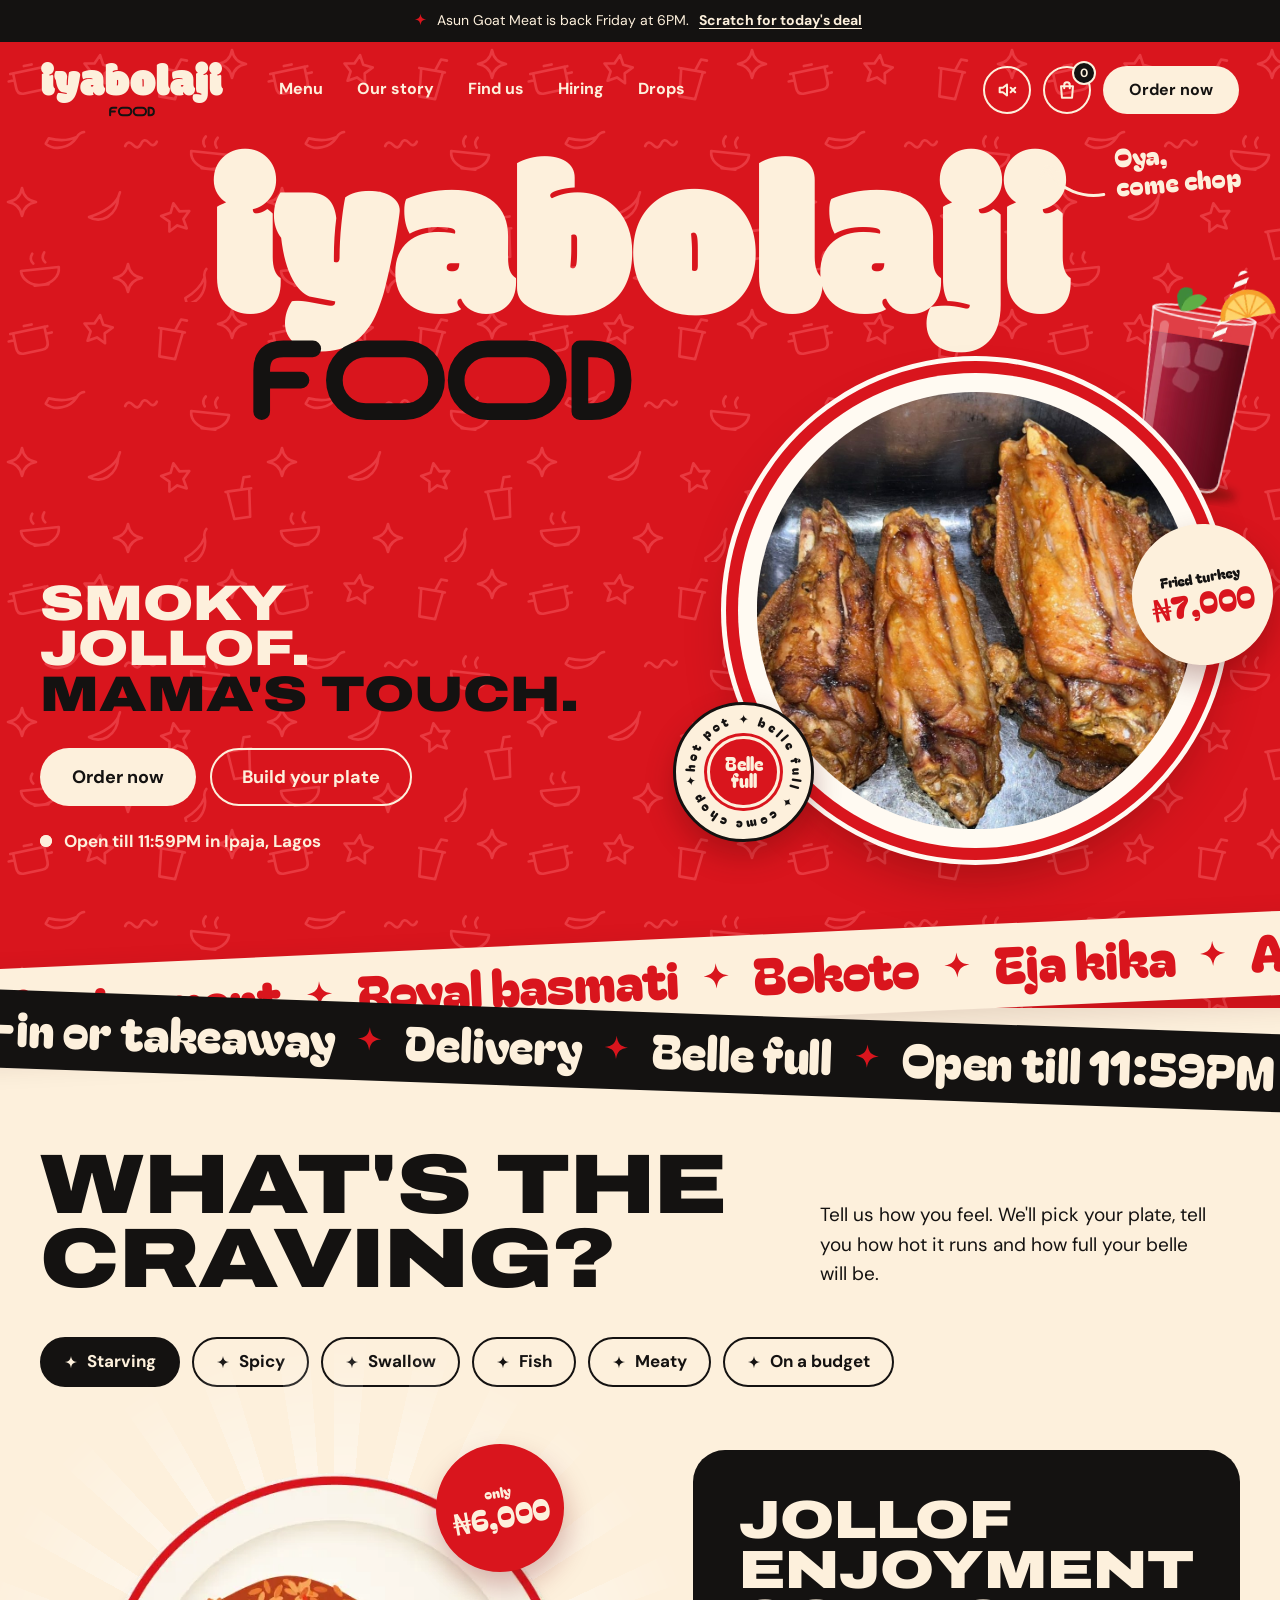
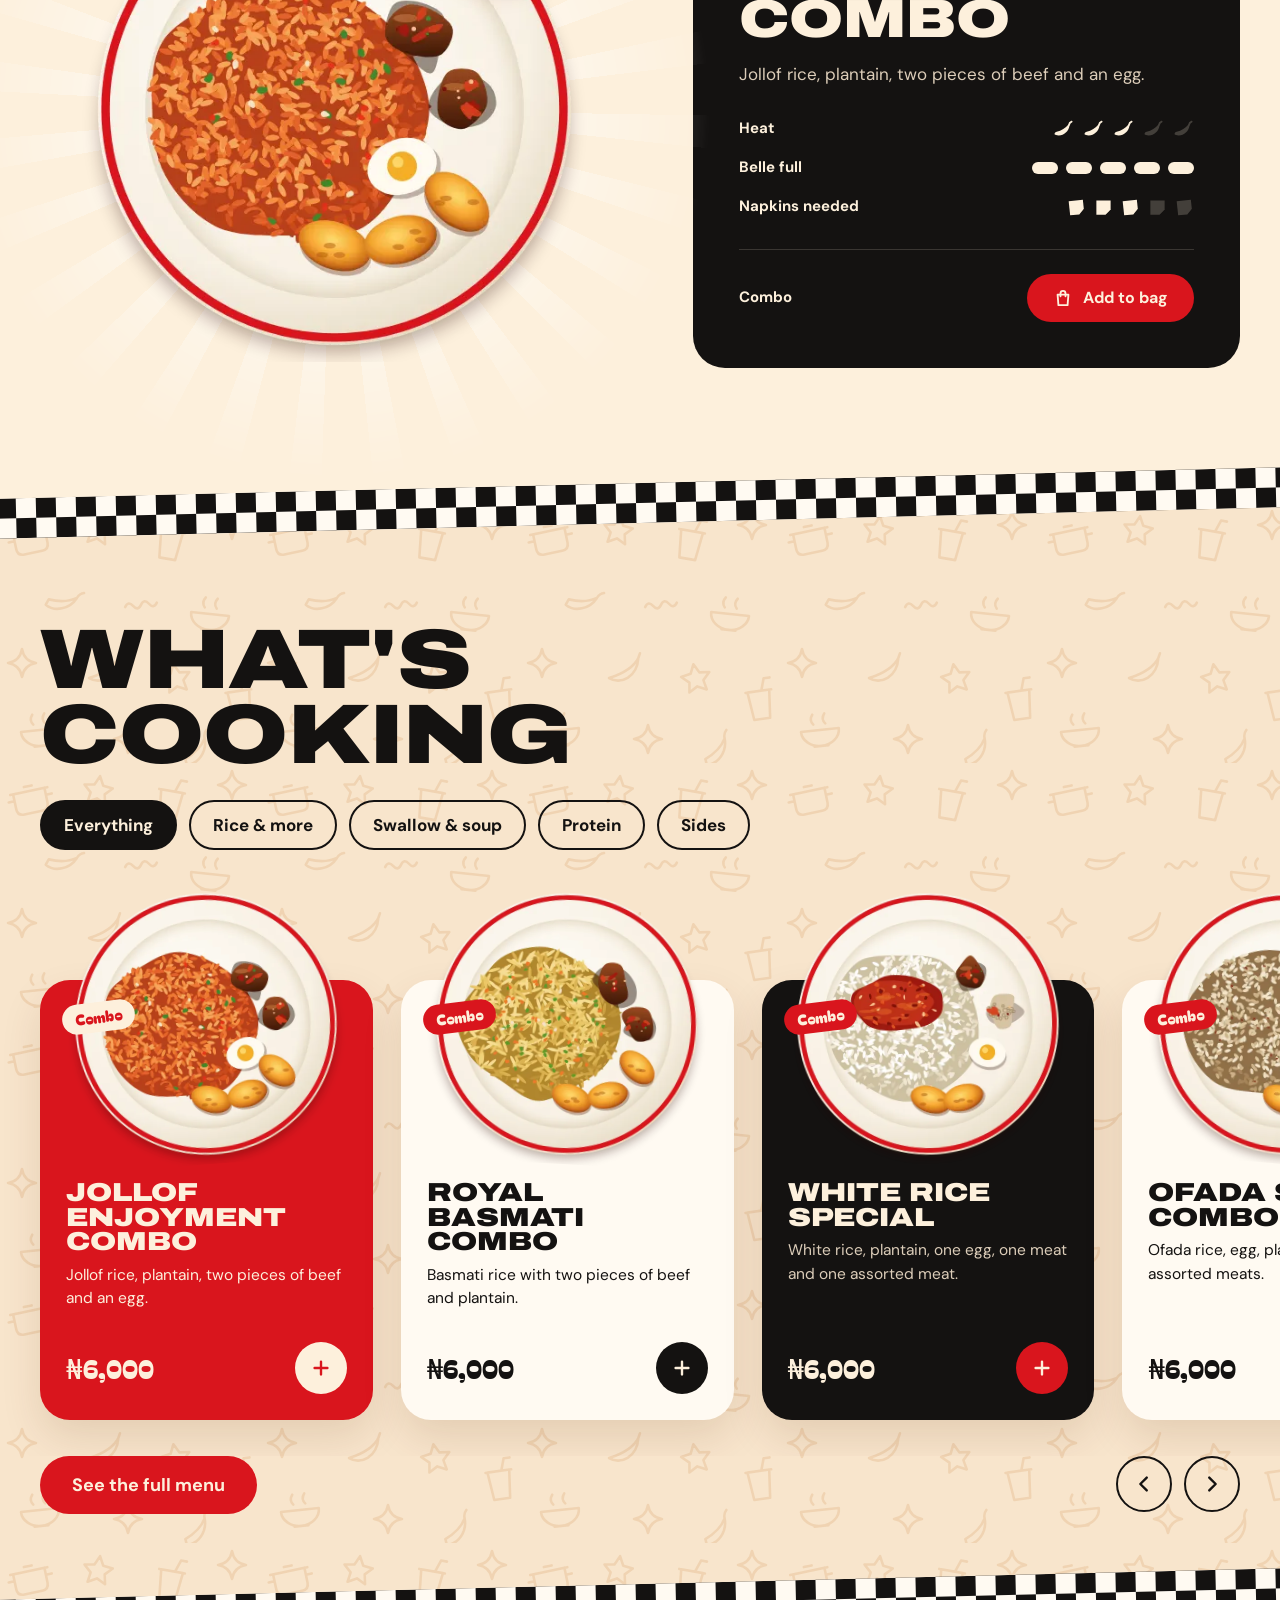
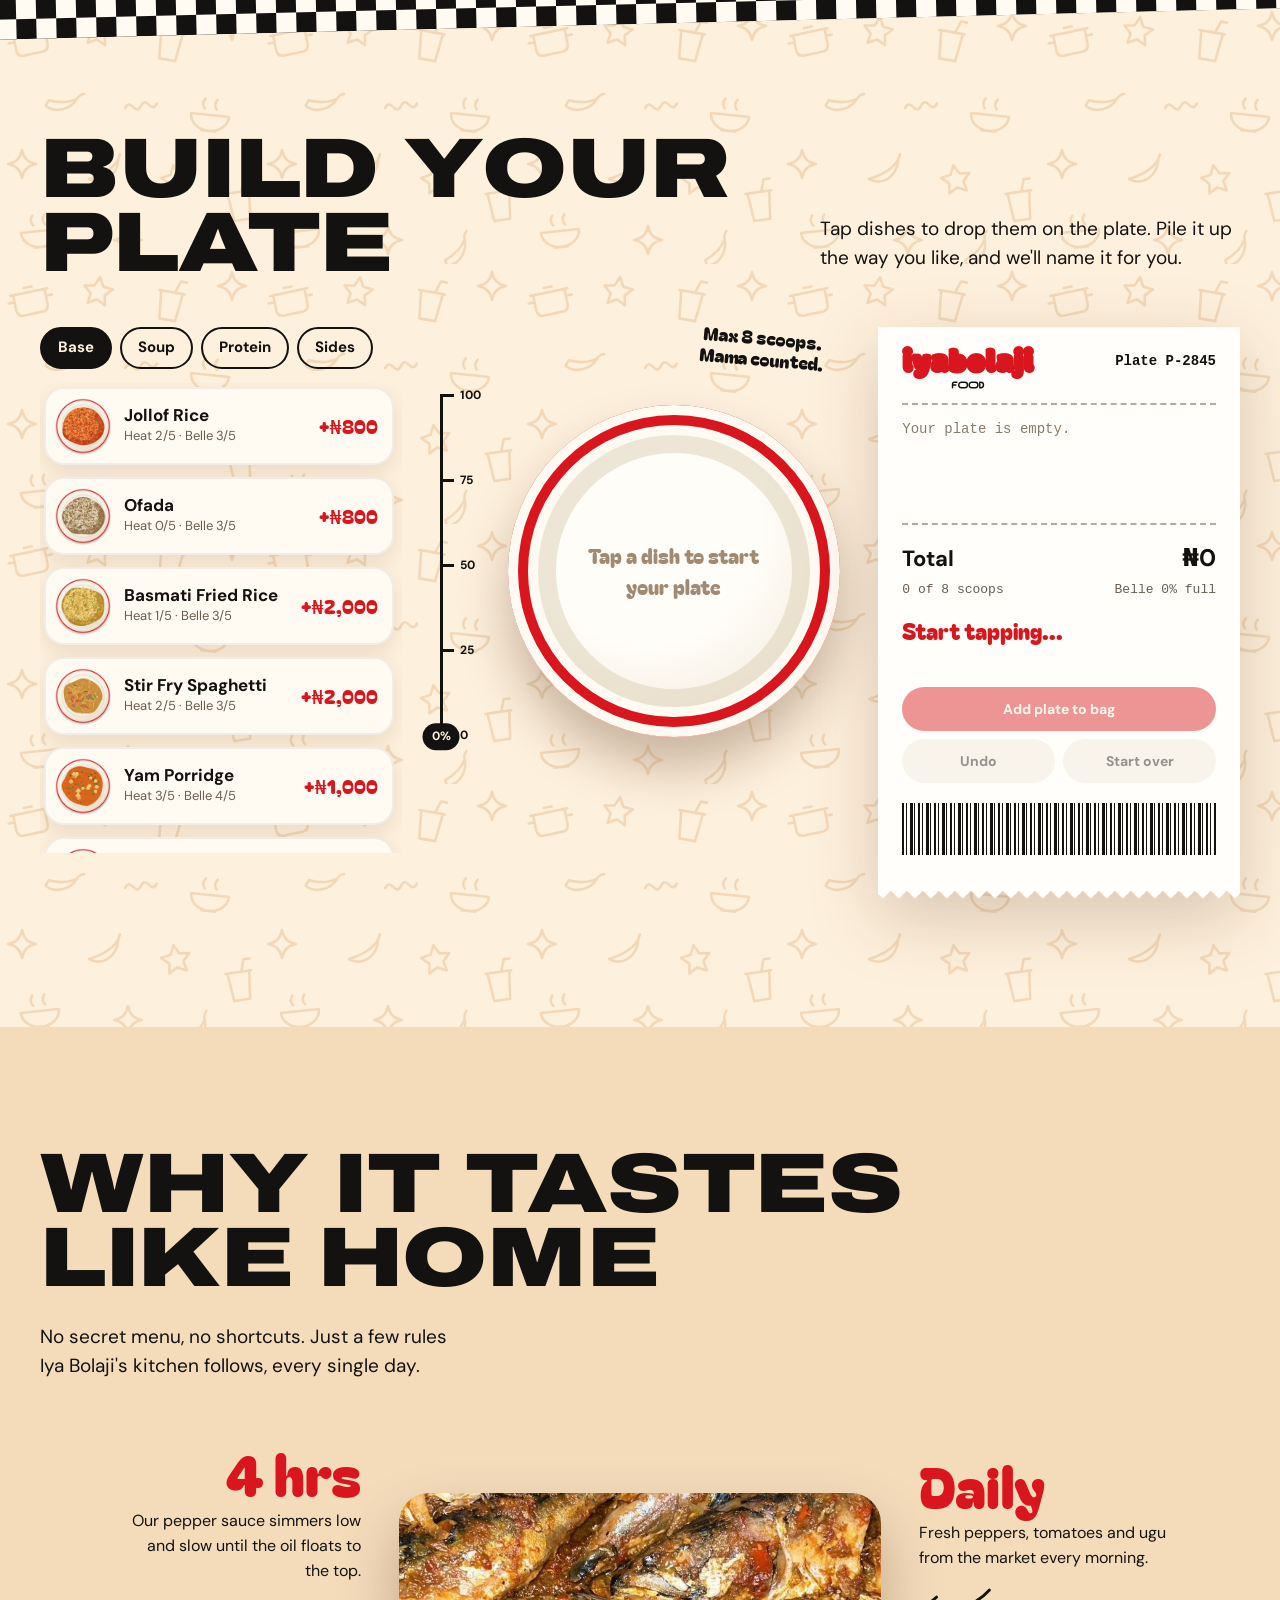
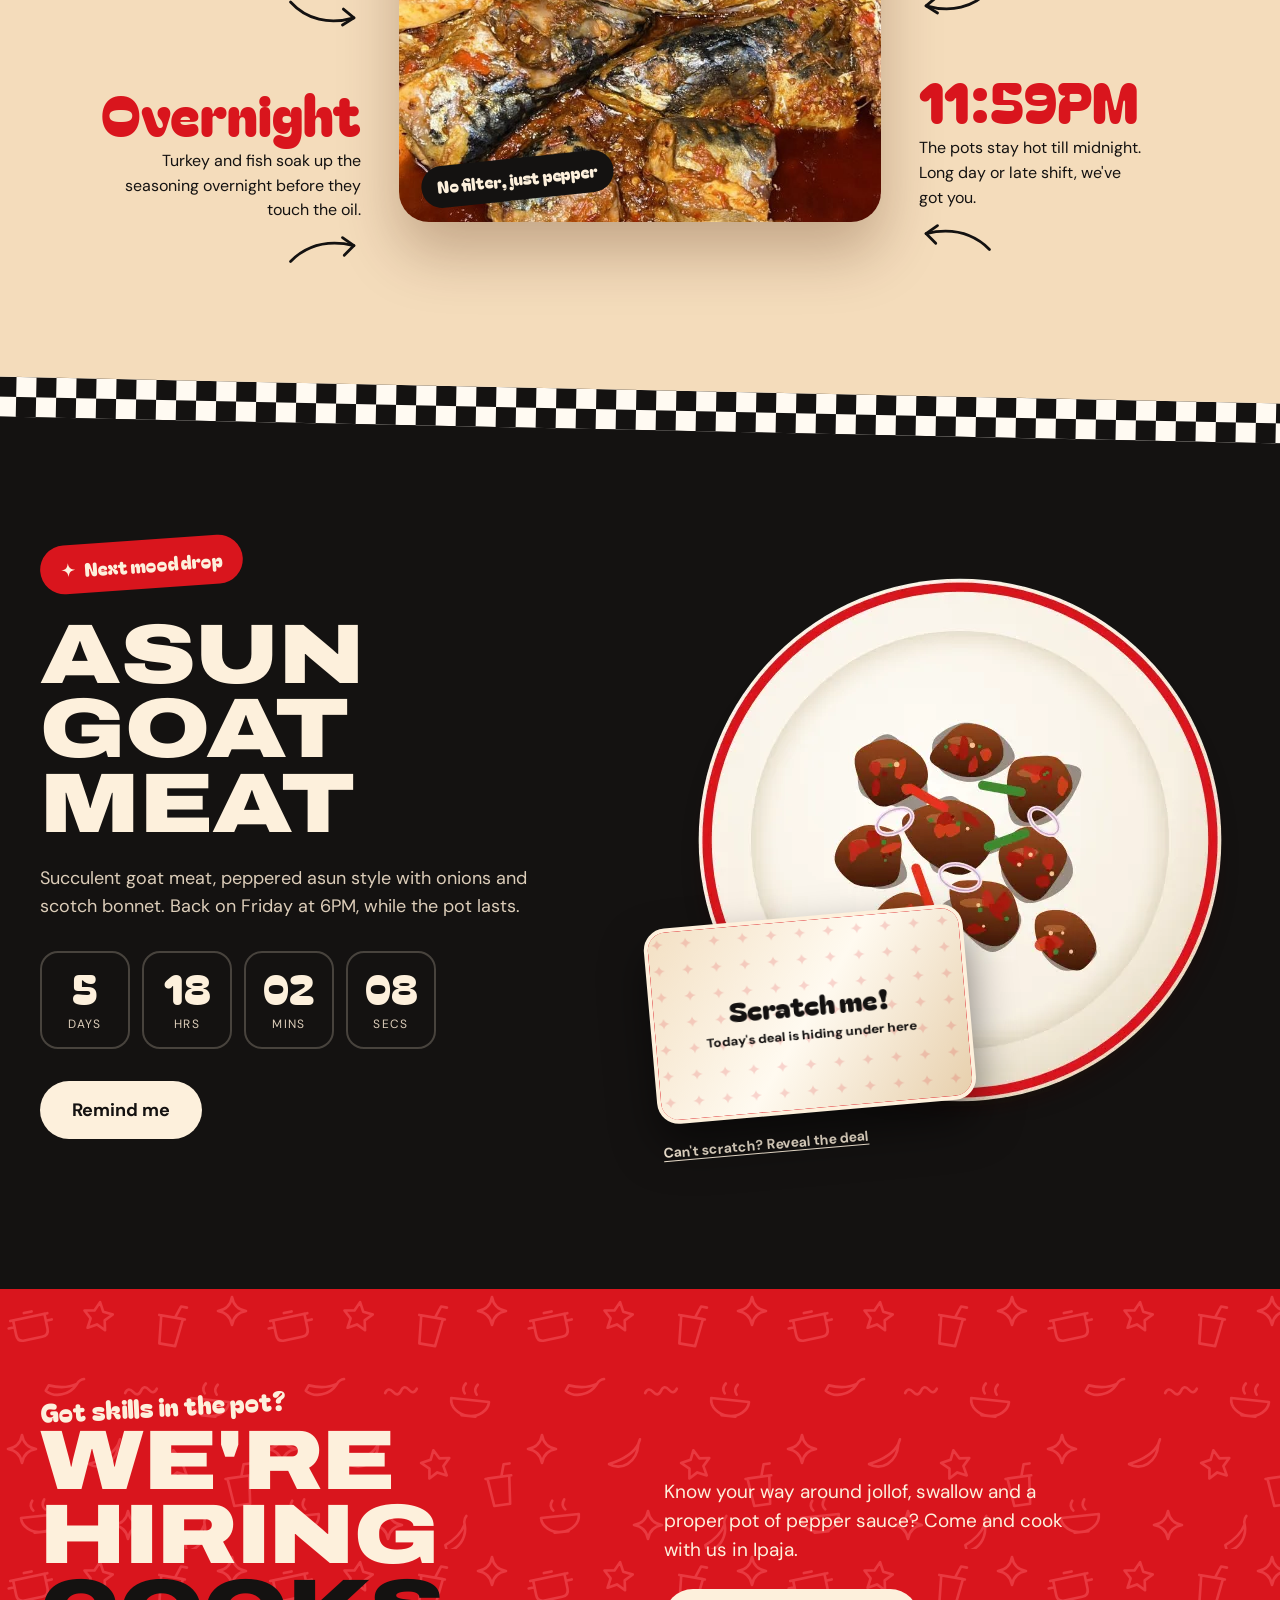
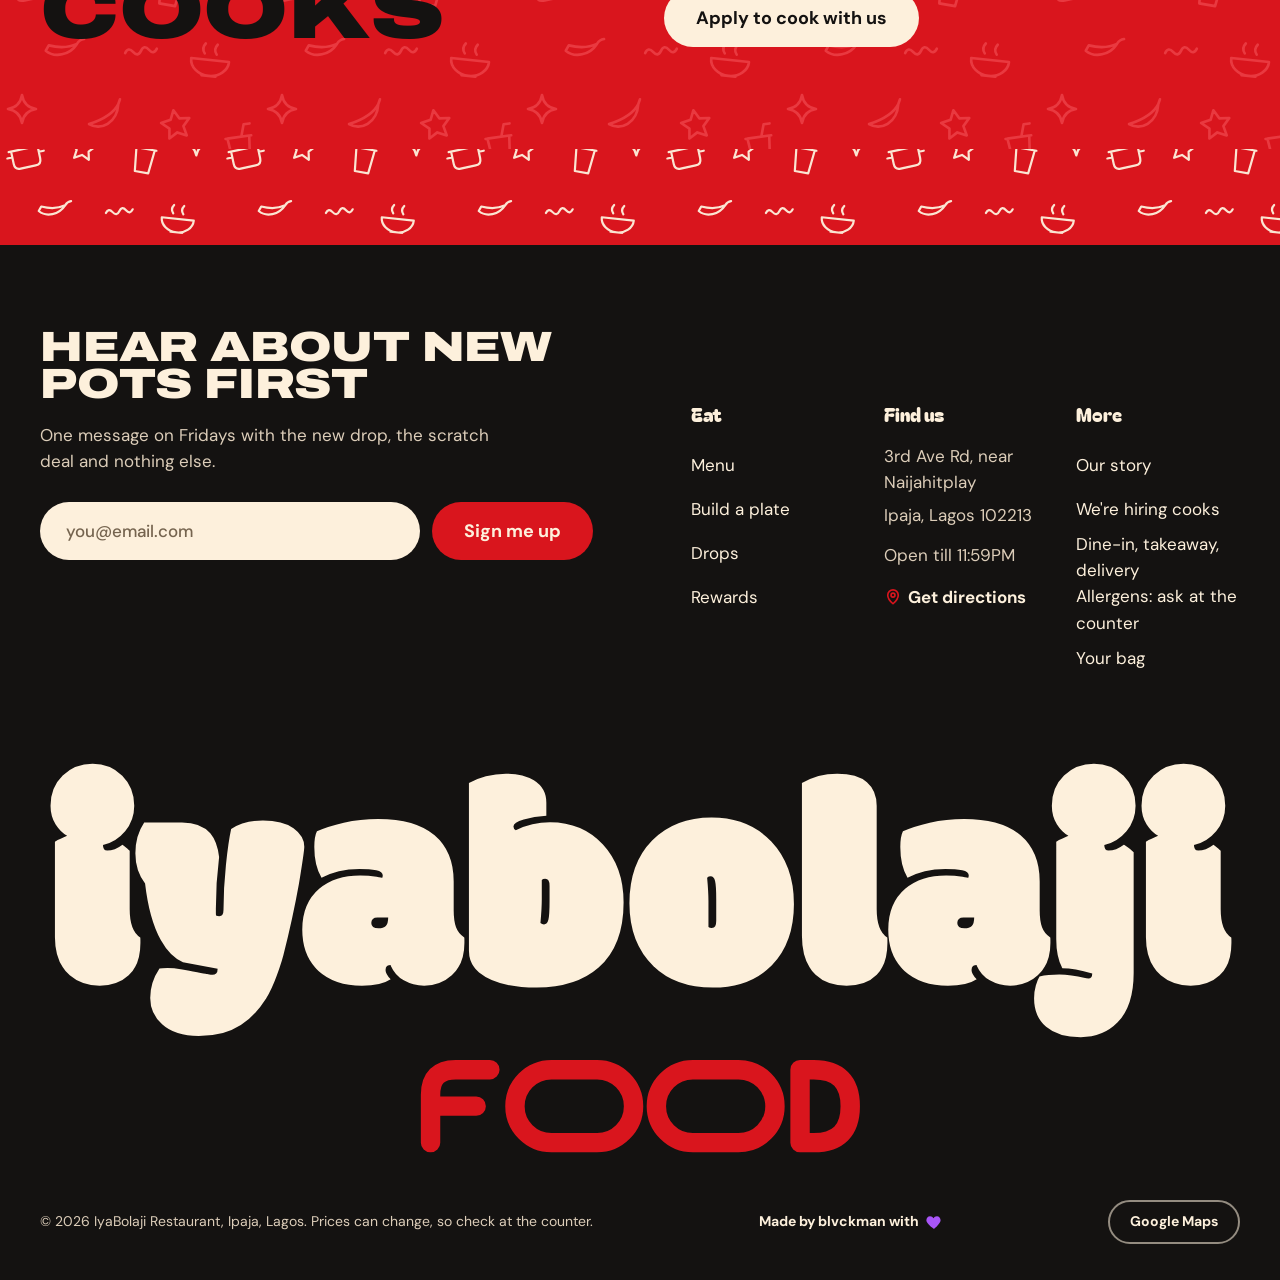
==== commit 78aca30d: "Clean URLs and SEO: titles, structured data, sitemap, robots, 404 - vercel.json: cleanUrls (/menu, /" ====
--- a/index.html
+++ b/index.html
@@ -1,11 +1,12 @@
 <!doctype html>
-<html lang="en">
+<html lang="en-NG">
 <head>
   <meta charset="utf-8">
   <meta name="viewport" content="width=device-width, initial-scale=1">
   <script>document.documentElement.classList.add("js"); setTimeout(function () { document.documentElement.classList.add("is-loaded"); }, 2000);</script>
-  <title>IyaBolaji Restaurant · Ipaja, Lagos</title>
-  <meta name="description" content="Jollof, ofada, swallow and peppered turkey from Mama's pot. Dine-in, takeaway and delivery on 3rd Ave Rd, Ipaja. Open till 11:59PM.">
+  <title>IyaBolaji Restaurant Ipaja | Nigerian Food & Delivery Lagos</title>
+  <meta name="description" content="Nigerian restaurant in Ipaja, Lagos: jollof and ofada combos, amala, egusi, peppered turkey and asun. Dine in, take away or order delivery. Open till 11:59PM.">
+  <meta name="robots" content="index, follow, max-image-preview:large">
   <meta name="theme-color" content="#d9151d">
   <link rel="canonical" href="https://iyabolaji.vercel.app/">
   <!-- Link previews (WhatsApp, iMessage, Facebook, X). Image URLs must be absolute. -->
@@ -13,16 +14,16 @@
   <meta property="og:site_name" content="IyaBolaji Restaurant">
   <meta property="og:locale" content="en_NG">
   <meta property="og:url" content="https://iyabolaji.vercel.app/">
-  <meta property="og:title" content="IyaBolaji Restaurant · Ipaja, Lagos">
-  <meta property="og:description" content="Jollof, ofada, swallow and peppered turkey from Mama's pot. Dine-in, takeaway and delivery on 3rd Ave Rd, Ipaja. Open till 11:59PM.">
+  <meta property="og:title" content="IyaBolaji Restaurant Ipaja | Nigerian Food & Delivery Lagos">
+  <meta property="og:description" content="Nigerian restaurant in Ipaja, Lagos: jollof and ofada combos, amala, egusi, peppered turkey and asun. Dine in, take away or order delivery. Open till 11:59PM.">
   <meta property="og:image" content="https://iyabolaji.vercel.app/assets/og/home.jpg">
   <meta property="og:image:type" content="image/jpeg">
   <meta property="og:image:width" content="1200">
   <meta property="og:image:height" content="630">
   <meta property="og:image:alt" content="IyaBolaji Food: smoky jollof, Mama's touch. Fried turkey wings on a plate.">
   <meta name="twitter:card" content="summary_large_image">
-  <meta name="twitter:title" content="IyaBolaji Restaurant · Ipaja, Lagos">
-  <meta name="twitter:description" content="Jollof, ofada, swallow and peppered turkey from Mama's pot. Dine-in, takeaway and delivery on 3rd Ave Rd, Ipaja. Open till 11:59PM.">
+  <meta name="twitter:title" content="IyaBolaji Restaurant Ipaja | Nigerian Food & Delivery Lagos">
+  <meta name="twitter:description" content="Nigerian restaurant in Ipaja, Lagos: jollof and ofada combos, amala, egusi, peppered turkey and asun. Dine in, take away or order delivery. Open till 11:59PM.">
   <meta name="twitter:image" content="https://iyabolaji.vercel.app/assets/og/home.jpg">
   <link rel="icon" href="assets/favicon.svg" type="image/svg+xml">
   <link rel="apple-touch-icon" href="assets/apple-touch-icon.png">
@@ -34,20 +35,85 @@
   <script src="js/data.js" defer></script>
   <script src="js/main.js" defer></script>
   <script type="application/ld+json">
-  {
-    "@context": "https://schema.org",
-    "@type": "Restaurant",
-    "name": "IyaBolaji Restaurant",
-    "servesCuisine": "Nigerian",
-    "address": {
-      "@type": "PostalAddress",
-      "streetAddress": "3rd Ave Rd, near Naijahitplay",
-      "addressLocality": "Ipaja",
-      "addressRegion": "Lagos",
-      "postalCode": "102213",
-      "addressCountry": "NG"
+{
+  "@context": "https://schema.org",
+  "@graph": [
+    {
+      "@type": "Restaurant",
+      "@id": "https://iyabolaji.vercel.app/#restaurant",
+      "name": "IyaBolaji Restaurant",
+      "alternateName": [
+        "Iya Bolaji Restaurant",
+        "IyaBolaji Food"
+      ],
+      "description": "Neighbourhood Nigerian restaurant in Ipaja, Lagos serving jollof, ofada and fried rice combos, amala with ewedu and gbegiri, swallow and soups, peppered turkey, bokoto and asun. Dine-in, takeaway and delivery.",
+      "url": "https://iyabolaji.vercel.app/",
+      "image": [
+        "https://iyabolaji.vercel.app/assets/og/home.jpg",
+        "https://iyabolaji.vercel.app/assets/img/turkey.jpg",
+        "https://iyabolaji.vercel.app/assets/img/fish-pepper-stew.jpg"
+      ],
+      "logo": "https://iyabolaji.vercel.app/assets/brand/iyabolaji-logo-on-red.png",
+      "servesCuisine": [
+        "Nigerian",
+        "Yoruba",
+        "West African"
+      ],
+      "priceRange": "₦500 - ₦9,000",
+      "currenciesAccepted": "NGN",
+      "address": {
+        "@type": "PostalAddress",
+        "streetAddress": "3rd Ave Rd, near Naijahitplay",
+        "addressLocality": "Ipaja",
+        "addressRegion": "Lagos",
+        "postalCode": "102213",
+        "addressCountry": "NG"
+      },
+      "geo": {
+        "@type": "GeoCoordinates",
+        "latitude": 6.6101,
+        "longitude": 3.2641
+      },
+      "hasMap": "https://www.google.com/maps/search/?api=1&query=IyaBolaji%20Restaurant%2C%203rd%20Ave%20Rd%2C%20Ipaja%2C%20Lagos",
+      "hasMenu": "https://iyabolaji.vercel.app/menu",
+      "areaServed": [
+        {
+          "@type": "Place",
+          "name": "Ipaja, Lagos"
+        },
+        {
+          "@type": "Place",
+          "name": "Alimosho, Lagos"
+        }
+      ]
+    },
+    {
+      "@type": "WebSite",
+      "@id": "https://iyabolaji.vercel.app/#website",
+      "name": "IyaBolaji Restaurant",
+      "alternateName": "IyaBolaji Food",
+      "url": "https://iyabolaji.vercel.app/",
+      "inLanguage": "en-NG",
+      "publisher": {
+        "@id": "https://iyabolaji.vercel.app/#restaurant"
+      }
+    },
+    {
+      "@type": "WebPage",
+      "@id": "https://iyabolaji.vercel.app/#webpage",
+      "url": "https://iyabolaji.vercel.app/",
+      "name": "IyaBolaji Restaurant Ipaja | Nigerian Food & Delivery Lagos",
+      "description": "Nigerian restaurant in Ipaja, Lagos: jollof and ofada combos, amala, egusi, peppered turkey and asun. Dine in, take away or order delivery. Open till 11:59PM.",
+      "isPartOf": {
+        "@id": "https://iyabolaji.vercel.app/#website"
+      },
+      "about": {
+        "@id": "https://iyabolaji.vercel.app/#restaurant"
+      },
+      "inLanguage": "en-NG"
     }
-  }
+  ]
+}
   </script>
 </head>
 <body data-page="home">
@@ -83,22 +149,22 @@
     <p>
       <svg class="announce-spark" aria-hidden="true"><use href="#i-spark"/></svg>
       Asun Goat Meat is back Friday at 6PM.
-      <a href="./#drop">Scratch for today's deal</a>
+      <a href="/#drop">Scratch for today's deal</a>
     </p>
   </div>
 
   <div class="site-header" id="site-header">
     <nav class="nav container" aria-label="Main" data-intro style="--intro: fade-down">
-      <a class="logo" href="./" aria-label="IyaBolaji Food, home">
+      <a class="logo" href="/" aria-label="IyaBolaji Food, home">
         <span class="logo-word" aria-hidden="true">iyabolaji</span>
         <svg class="food-mark" aria-hidden="true"><use href="#food-mark"/></svg>
       </a>
       <ul class="nav-links" id="nav-links">
-        <li><a href="menu.html">Menu</a></li>
-        <li><a href="about.html">Our story</a></li>
-        <li><a href="visit.html">Find us</a></li>
-        <li><a href="careers.html">Hiring</a></li>
-        <li><a href="./#drop">Drops</a></li>
+        <li><a href="/menu">Menu</a></li>
+        <li><a href="/about">Our story</a></li>
+        <li><a href="/visit">Find us</a></li>
+        <li><a href="/careers">Hiring</a></li>
+        <li><a href="/#drop">Drops</a></li>
       </ul>
       <div class="nav-actions">
         <button class="icon-btn sound-btn" id="sound" type="button" aria-pressed="false" aria-label="Play kitchen sizzle sound">
@@ -108,7 +174,7 @@
           <svg aria-hidden="true"><use href="#i-bag"/></svg>
           <span class="bag-count" id="bag-count" aria-hidden="true">0</span>
         </button>
-        <a class="btn btn-cream nav-order" href="menu.html">Order now</a>
+        <a class="btn btn-cream nav-order" href="/menu">Order now</a>
         <button class="icon-btn menu-toggle" id="menu-toggle" type="button" aria-expanded="false" aria-controls="nav-links" aria-label="Open navigation">
           <svg aria-hidden="true"><use href="#i-menu"/></svg>
         </button>
@@ -119,18 +185,18 @@
   <header class="hero" id="top">
     <div class="hero-stage container">
       <div class="lockup">
-        <h1 class="wordmark"><span class="sr-only">IyaBolaji Food</span><span aria-hidden="true"><span class="ch" style="--i: 0">i</span><span class="ch" style="--i: 1">y</span><span class="ch" style="--i: 2">a</span><span class="ch" style="--i: 3">b</span><span class="ch" style="--i: 4">o</span><span class="ch" style="--i: 5">l</span><span class="ch" style="--i: 6">a</span><span class="ch" style="--i: 7">j</span><span class="ch" style="--i: 8">i</span></span></h1>
+        <h1 class="wordmark"><span class="sr-only">IyaBolaji Food: Nigerian restaurant in Ipaja, Lagos</span> <span aria-hidden="true"><span class="ch" style="--i: 0">i</span><span class="ch" style="--i: 1">y</span><span class="ch" style="--i: 2">a</span><span class="ch" style="--i: 3">b</span><span class="ch" style="--i: 4">o</span><span class="ch" style="--i: 5">l</span><span class="ch" style="--i: 6">a</span><span class="ch" style="--i: 7">j</span><span class="ch" style="--i: 8">i</span></span></h1>
         <svg class="food-mark hero-food" aria-hidden="true"><use href="#food-mark"/></svg>
         <p class="scribble" data-intro style="--intro: fade-in; --delay: 1.6s">
           <svg class="scribble-arrow" viewBox="0 0 84 54" aria-hidden="true"><g fill="none" stroke="currentColor" stroke-width="3.5" stroke-linecap="round" stroke-linejoin="round"><path d="M80 48C56 50 28 40 14 10"/><path d="M5 22l9-13 14 5"/></g></svg>
-          Oya,<br>come chop
+          Oya, <br>come chop
         </p>
       </div>
 
       <div class="hero-copy">
         <p class="hero-title"><span class="ln"><span class="li" style="--i: 0">Smoky</span></span><span class="ln"><span class="li" style="--i: 1">jollof.</span></span><span class="ln ink"><span class="li" style="--i: 2">Mama's touch.</span></span></p>
         <div class="hero-ctas">
-          <a class="btn btn-cream btn-lg" href="menu.html" data-intro style="--delay: 1.25s">Order now</a>
+          <a class="btn btn-cream btn-lg" href="/menu" data-intro style="--delay: 1.25s">Order now</a>
           <a class="btn btn-ghost btn-lg" href="#build" data-intro style="--delay: 1.35s">Build your plate</a>
         </div>
         <p class="open-now" data-intro style="--delay: 1.5s"><span class="dot" aria-hidden="true"></span>Open till 11:59PM in Ipaja, Lagos</p>
@@ -145,7 +211,7 @@
             <defs><path id="ring" d="M100 100m-72 0a72 72 0 1 1 144 0a72 72 0 1 1-144 0"/></defs>
             <text><textPath href="#ring" textLength="448">hot pot ✦ belle full ✦ come chop ✦</textPath></text>
           </svg>
-          <span class="mood-core">Belle<br>full</span>
+          <span class="mood-core">Belle <br>full</span>
         </div>
       </div>
     </div>
@@ -170,7 +236,7 @@
     <section class="cravings" id="cravings" aria-labelledby="cravings-title">
       <div class="container">
         <div class="section-head">
-          <h2 class="display" id="cravings-title" data-split>What's the<br>craving?</h2>
+          <h2 class="display" id="cravings-title" data-split>What's the <br>craving?</h2>
           <p class="lede" data-reveal style="--d: .2s">Tell us how you feel. We'll pick your plate, tell you how hot it runs and how full your belle will be.</p>
         </div>
         <div class="chips" id="craving-chips" data-reveal role="group" aria-label="Pick a craving"></div>
@@ -203,12 +269,12 @@
 
     <section class="lineup" id="menu" aria-labelledby="menu-title">
       <div class="container section-head">
-        <h2 class="display" id="menu-title" data-split>What's<br>cooking</h2>
+        <h2 class="display" id="menu-title" data-split>What's <br>cooking</h2>
         <div class="chips" id="menu-filters" data-reveal role="group" aria-label="Filter the menu"></div>
       </div>
       <ul class="cards" id="cards" aria-live="polite"></ul>
       <div class="container lineup-nav" data-reveal>
-        <a class="btn btn-red btn-lg lineup-more" href="menu.html">See the full menu</a>
+        <a class="btn btn-red btn-lg lineup-more" href="/menu">See the full menu</a>
         <button class="round-btn" type="button" data-scroll="-1" aria-label="Scroll menu left"><svg aria-hidden="true"><use href="#i-left"/></svg></button>
         <button class="round-btn" type="button" data-scroll="1" aria-label="Scroll menu right"><svg aria-hidden="true"><use href="#i-right"/></svg></button>
       </div>
@@ -219,7 +285,7 @@
     <section class="builder" id="build" aria-labelledby="build-title">
       <div class="container">
         <div class="section-head">
-          <h2 class="display" id="build-title" data-split>Build your<br>plate</h2>
+          <h2 class="display" id="build-title" data-split>Build your <br>plate</h2>
           <p class="lede" data-reveal style="--d: .2s">Tap dishes to drop them on the plate. Pile it up the way you like, and we'll name it for you.</p>
         </div>
 
@@ -230,7 +296,7 @@
           </div>
 
           <div class="builder-stage" data-reveal="pop" style="--d: .1s">
-            <p class="builder-scribble" aria-hidden="true">Max 8 scoops.<br>Mama counted.</p>
+            <p class="builder-scribble" aria-hidden="true">Max 8 scoops. <br>Mama counted.</p>
             <div class="belle-meter" aria-hidden="true">
               <i style="bottom: 0" data-l="0"></i><i style="bottom: 25%" data-l="25"></i><i style="bottom: 50%" data-l="50"></i><i style="bottom: 75%" data-l="75"></i><i style="bottom: 100%" data-l="100"></i>
               <span class="belle-fill" id="belle-fill"></span>
@@ -264,7 +330,7 @@
 
     <section class="why" id="why" aria-labelledby="why-title">
       <div class="container">
-        <h2 class="display" id="why-title" data-split>Why it tastes<br>like home</h2>
+        <h2 class="display" id="why-title" data-split>Why it tastes <br>like home</h2>
         <p class="lede" data-reveal style="--d: .2s">No secret menu, no shortcuts. Just a few rules Iya Bolaji's kitchen follows, every single day.</p>
 
         <div class="why-grid">
@@ -308,7 +374,7 @@
       <div class="container drop-grid">
         <div class="drop-copy">
           <p class="tag-red" data-reveal="pop"><svg aria-hidden="true"><use href="#i-spark"/></svg> Next mood drop</p>
-          <h2 class="display" id="drop-title" data-split>Asun<br>goat meat</h2>
+          <h2 class="display" id="drop-title" data-split>Asun <br>goat meat</h2>
           <p data-reveal style="--d: .2s">Succulent goat meat, peppered asun style with onions and scotch bonnet. Back on Friday at 6PM, while the pot lasts.</p>
           <div class="countdown" id="countdown" data-reveal style="--d: .3s" role="timer" aria-label="Time until the drop">
             <div><b data-unit="d">0</b><span>Days</span></div>
@@ -340,11 +406,11 @@
       <div class="container hire-grid">
         <div>
           <p class="kicker" data-reveal>Got skills in the pot?</p>
-          <h2 class="display" id="hire-title" data-split>We're hiring<br><span class="ink">cooks</span></h2>
+          <h2 class="display" id="hire-title" data-split>We're hiring <br><span class="ink">cooks</span></h2>
         </div>
         <div data-reveal style="--d: .2s">
           <p class="lede">Know your way around jollof, swallow and a proper pot of pepper sauce? Come and cook with us in Ipaja.</p>
-          <a class="btn btn-cream btn-lg" href="careers.html">Apply to cook with us</a>
+          <a class="btn btn-cream btn-lg" href="/careers">Apply to cook with us</a>
         </div>
       </div>
     </section>
@@ -354,7 +420,7 @@
     <div class="footer-band" aria-hidden="true"></div>
     <div class="container footer-top">
       <div class="signup" id="signup">
-        <h2 class="display" data-split>Hear about new<br>pots first</h2>
+        <h2 class="display" data-split>Hear about new <br>pots first</h2>
         <p data-reveal>One message on Fridays with the new drop, the scratch deal and nothing else.</p>
         <form id="signup-form" novalidate data-reveal style="--d: .15s">
           <label class="sr-only" for="email">Email address</label>
@@ -370,9 +436,9 @@
         <div data-reveal>
           <h3>Eat</h3>
           <ul>
-            <li><a href="menu.html">Menu</a></li>
-            <li><a href="./#build">Build a plate</a></li>
-            <li><a href="./#drop">Drops</a></li>
+            <li><a href="/menu">Menu</a></li>
+            <li><a href="/#build">Build a plate</a></li>
+            <li><a href="/#drop">Drops</a></li>
             <li><a href="#signup">Rewards</a></li>
           </ul>
         </div>
@@ -388,10 +454,10 @@
         <div data-reveal style="--d: .3s">
           <h3>More</h3>
           <ul>
-            <li><a href="about.html">Our story</a></li>
-            <li><a href="careers.html">We're hiring cooks</a></li>
-            <li><a href="visit.html">Dine-in, takeaway, delivery</a></li>
-            <li><a href="visit.html#allergens">Allergens: ask at the counter</a></li>
+            <li><a href="/about">Our story</a></li>
+            <li><a href="/careers">We're hiring cooks</a></li>
+            <li><a href="/visit">Dine-in, takeaway, delivery</a></li>
+            <li><a href="/visit#allergens">Allergens: ask at the counter</a></li>
             <li><a href="#bag-open" data-open-bag>Your bag</a></li>
           </ul>
         </div>
@@ -420,7 +486,7 @@
       <ul class="bag-list" id="bag-list"></ul>
       <div class="bag-foot">
         <p class="bag-total"><span>Total</span><strong id="bag-total">₦0</strong></p>
-        <a class="btn btn-red btn-lg bag-checkout" id="bag-checkout" href="visit.html">Visit or call to order</a>
+        <a class="btn btn-red btn-lg bag-checkout" id="bag-checkout" href="/visit">Visit or call to order</a>
         <p class="bag-note" id="bag-note">Pick up, dine in, or ask about delivery.</p>
       </div>
     </div>
--- a/css/styles.css
+++ b/css/styles.css
@@ -738,6 +738,20 @@
 .done-items { width: 100%; margin: 4px 0 10px; padding: 14px 0; list-style: none; border-block: 2px dashed #b8aa98; font-size: 15px; display: grid; gap: 6px; }
 .done-items li { display: flex; justify-content: space-between; gap: 12px; }
 
+/* FAQ (Find us) */
+.faq { display: grid; gap: 12px; max-width: 860px; margin-top: 40px; }
+.faq-item { border: 2.5px solid var(--ink); border-radius: 22px; background: var(--paper); transition: box-shadow .2s ease; }
+.faq-item[open] { box-shadow: 6px 6px 0 var(--ink); }
+.faq-item summary {
+  display: flex; align-items: center; justify-content: space-between; gap: 16px;
+  min-height: 60px; padding: 14px 22px; cursor: pointer; list-style: none;
+  font-weight: 700; font-size: 18px;
+}
+.faq-item summary::-webkit-details-marker { display: none; }
+.faq-item summary::after { content: "+"; flex: none; display: grid; place-items: center; width: 34px; height: 34px; border-radius: 50%; background: var(--red); color: var(--cream); font-size: 22px; line-height: 1; transition: transform .25s var(--ease-pop); }
+.faq-item[open] summary::after { transform: rotate(45deg); }
+.faq-item p { padding: 0 22px 20px; max-width: 64ch; color: #4a4038; }
+
 /* Footer credit */
 .credit { display: inline-flex; align-items: center; gap: 6px; font-weight: 700; color: var(--cream); }
 .heart { width: 18px; height: 18px; color: #a855f7; animation: beat 1.6s ease-in-out infinite; }
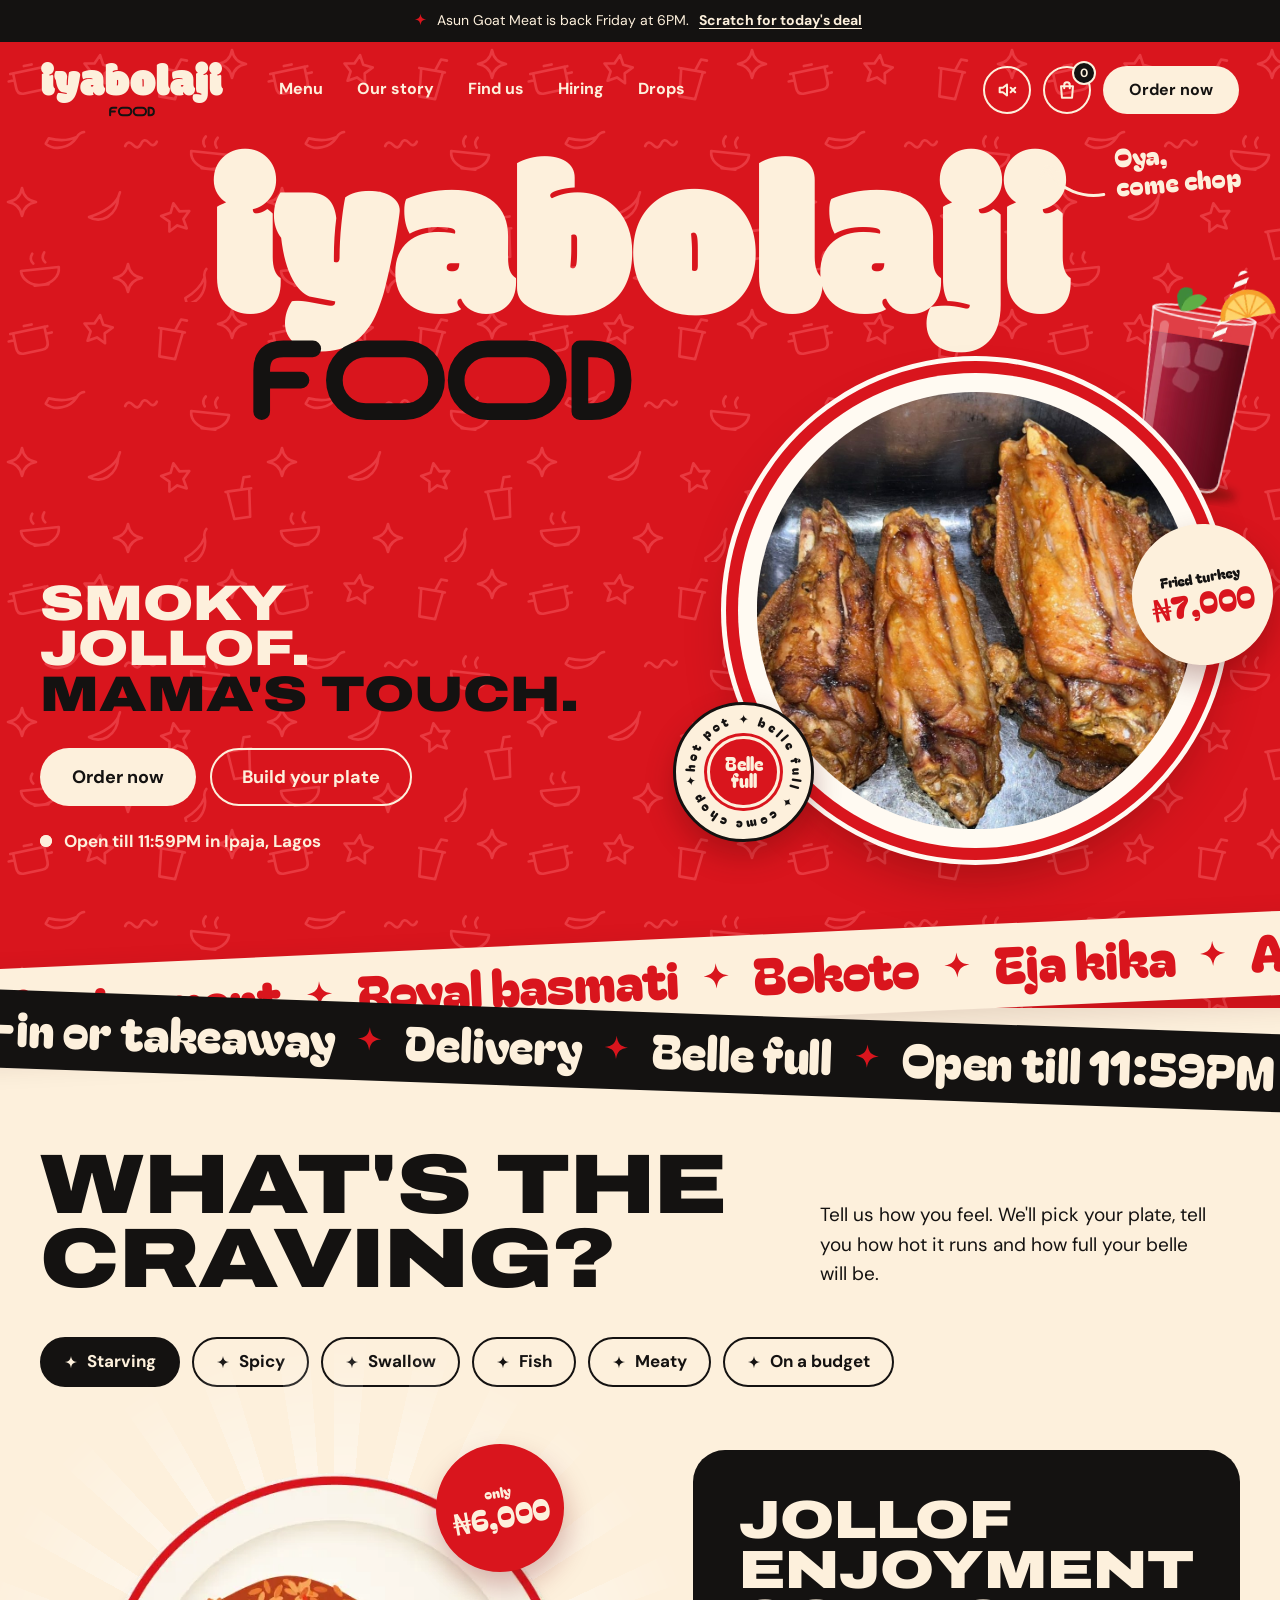
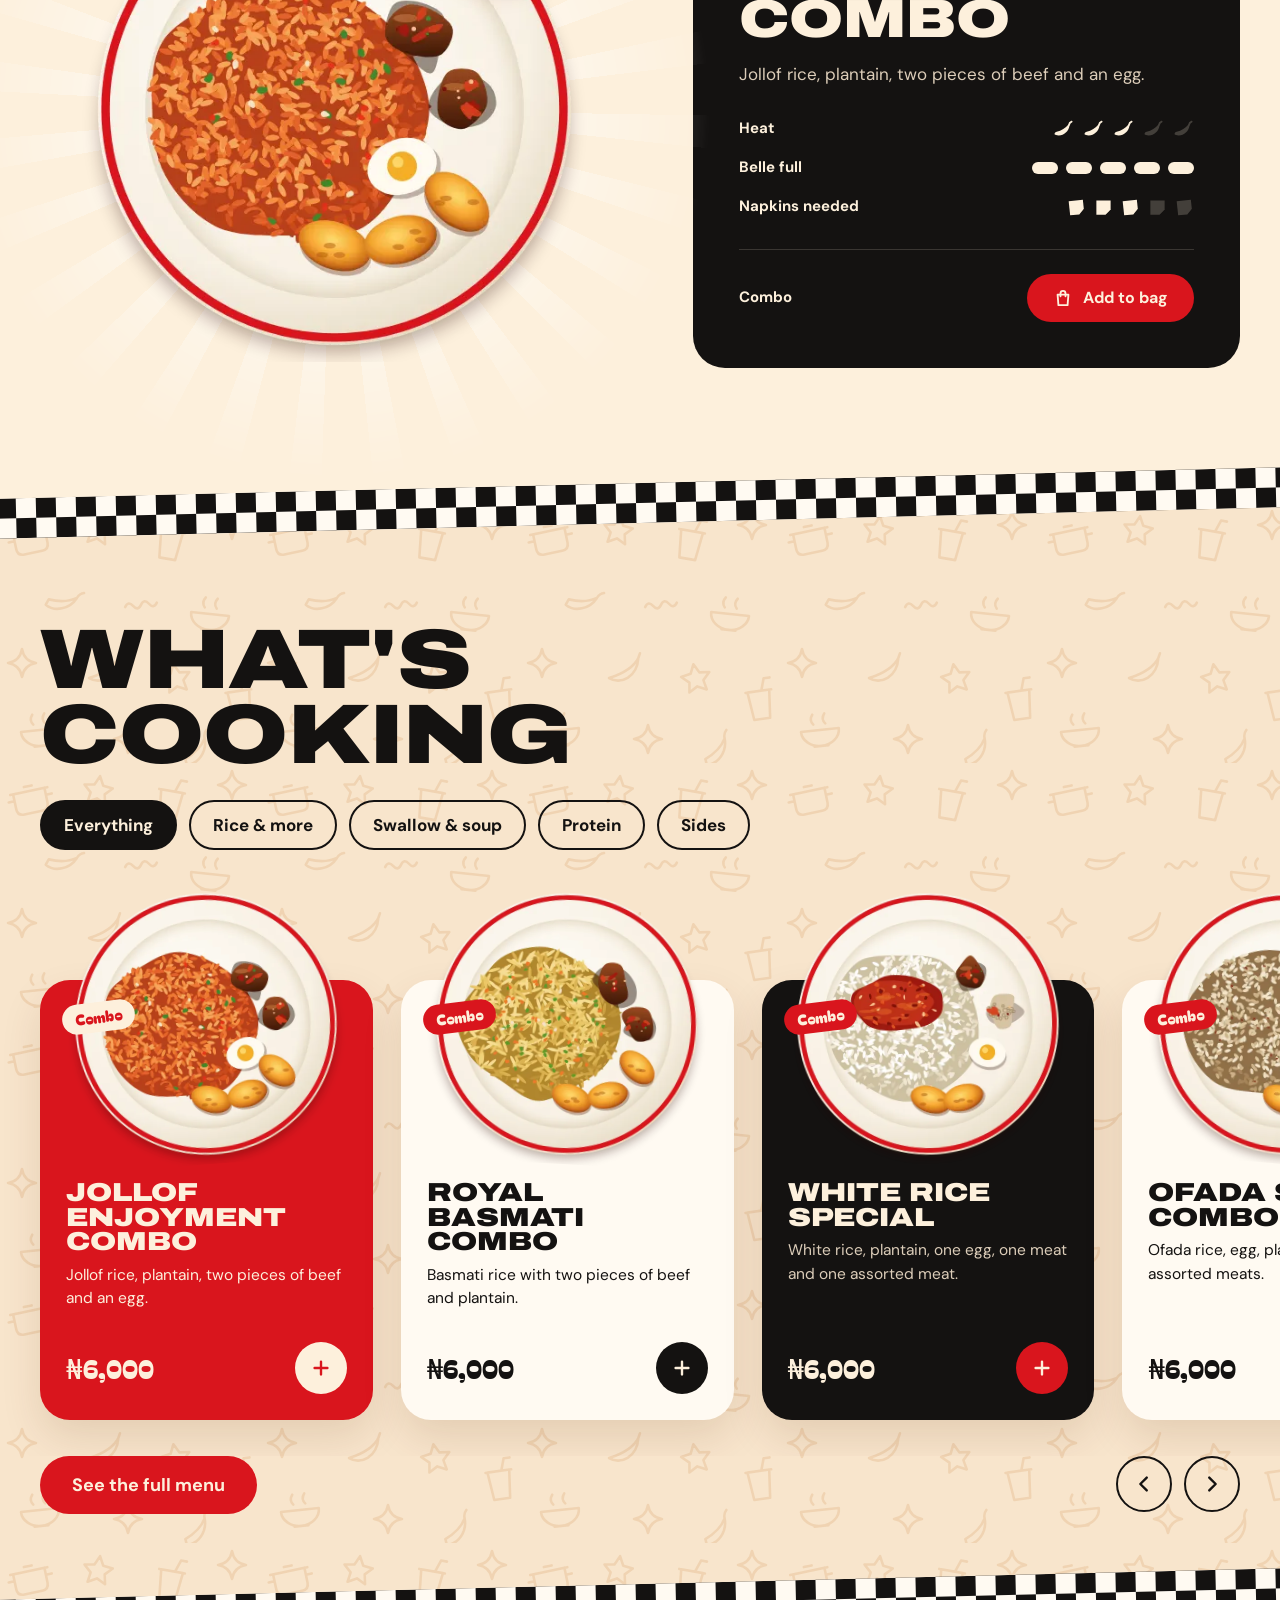
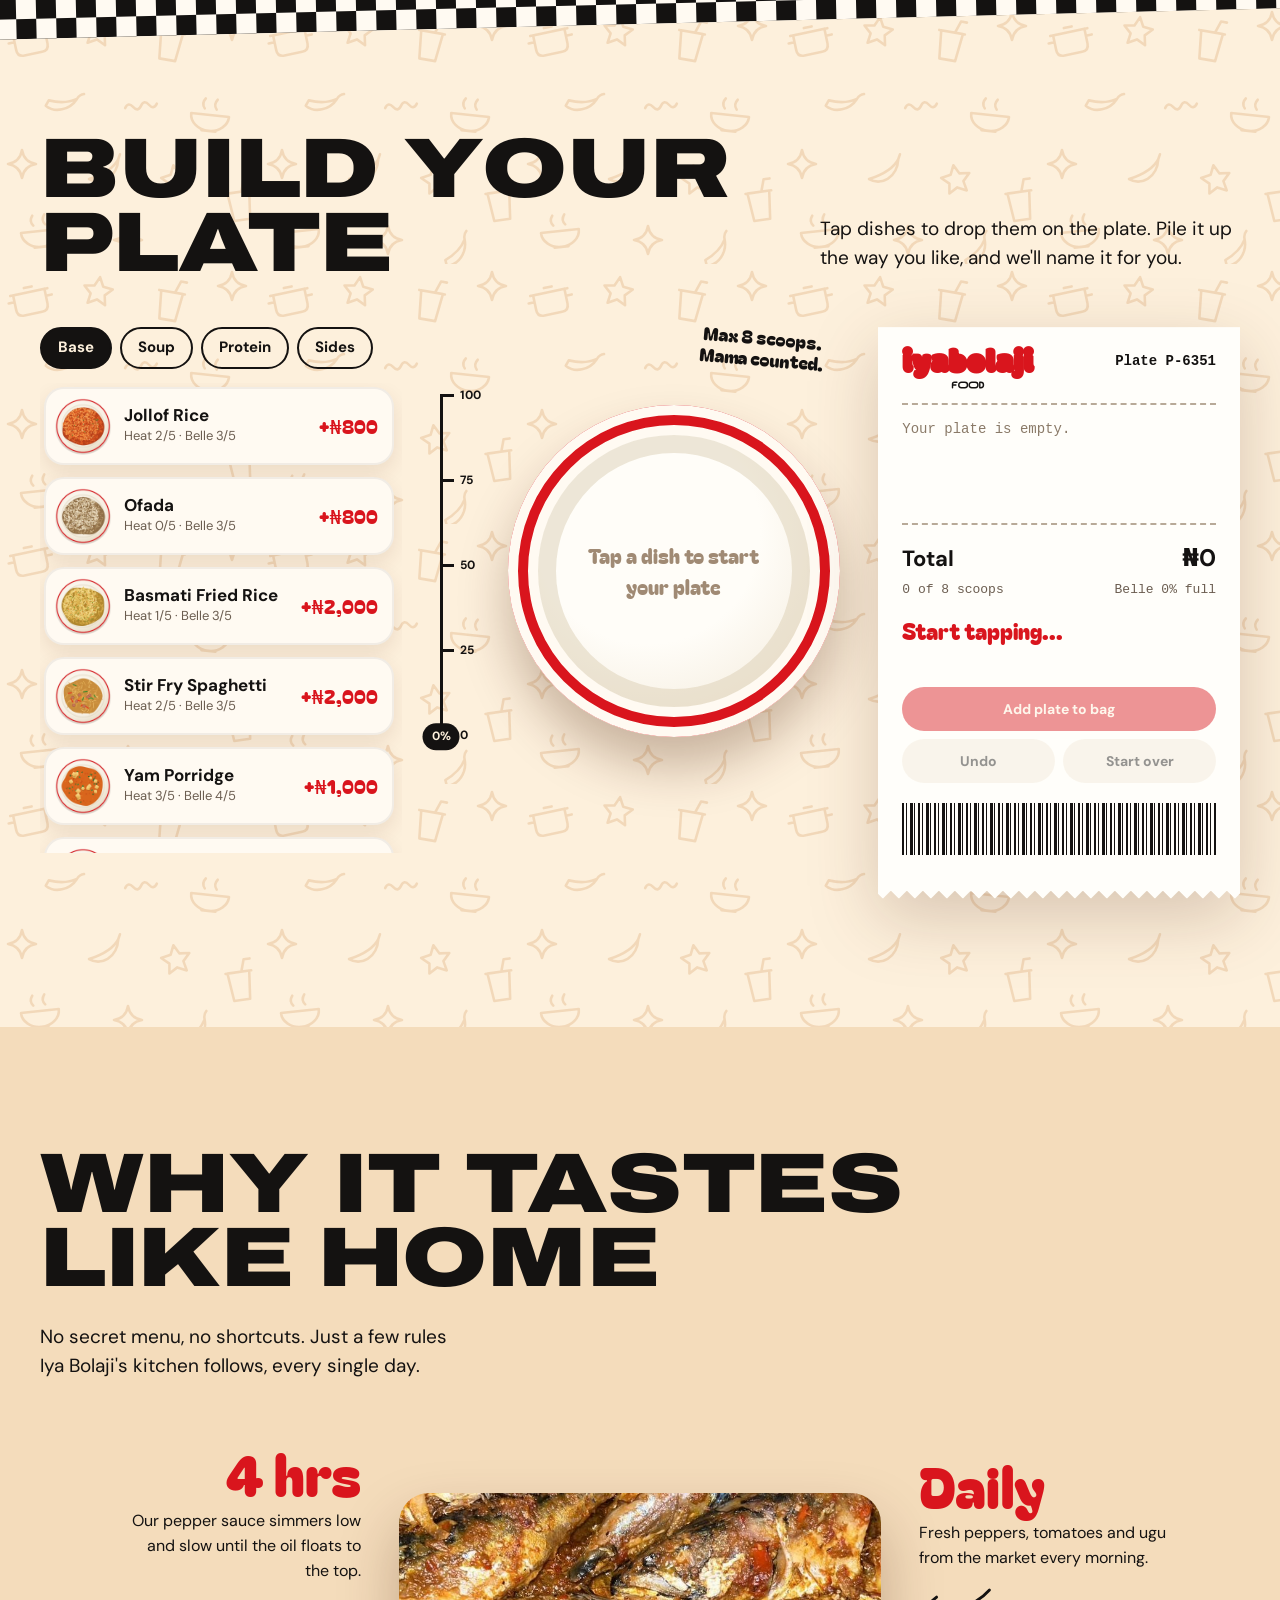
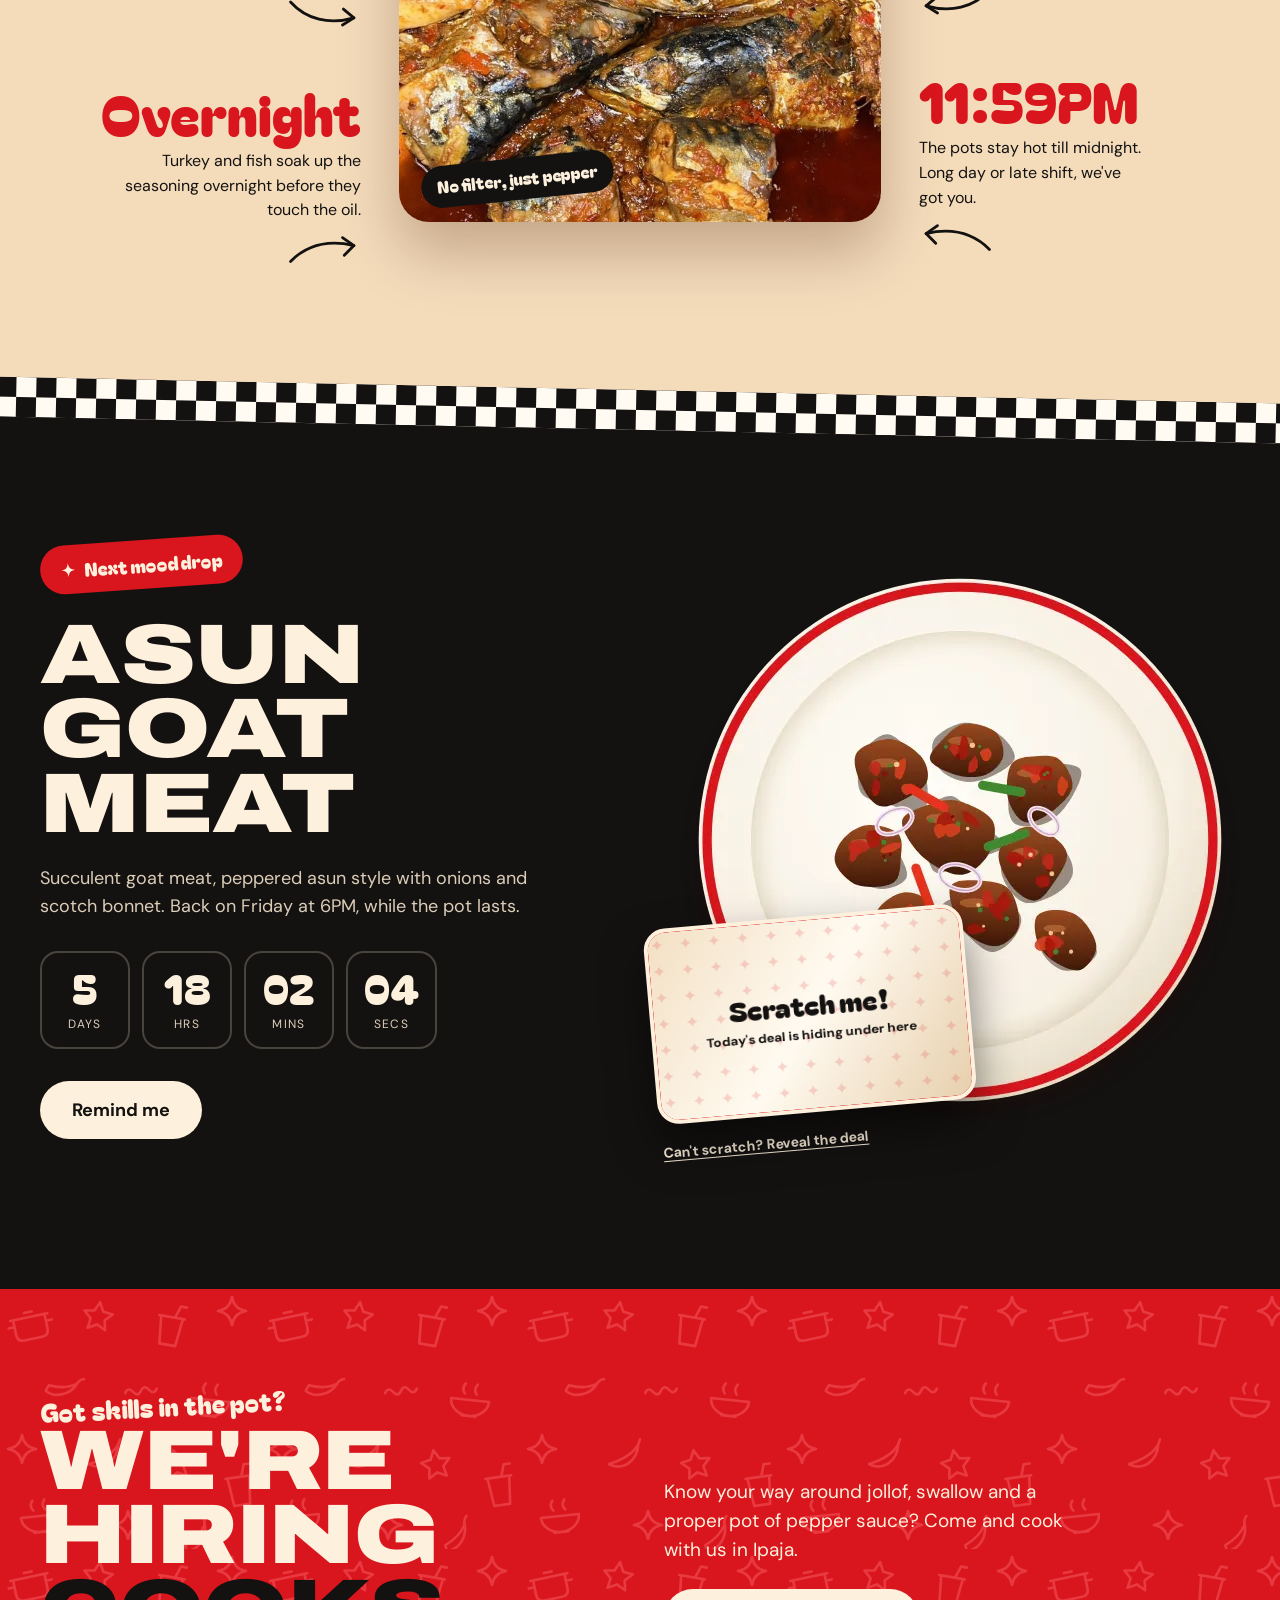
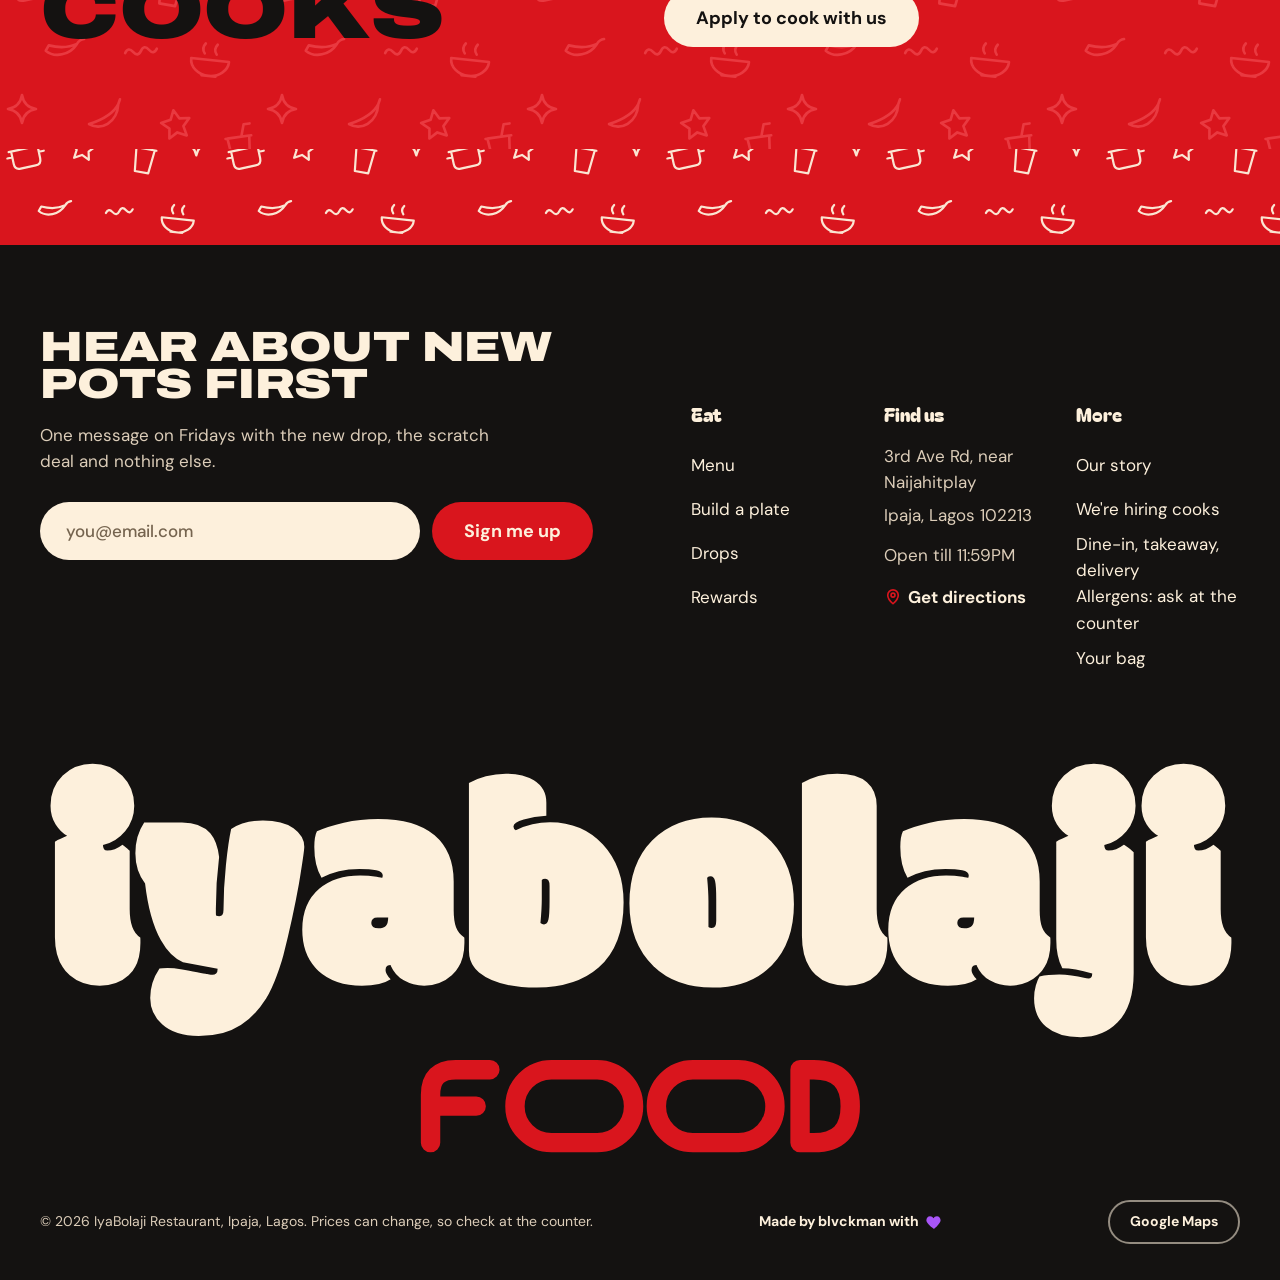
==== commit 20046766: "Fix the admin dish editor on phones, other bug fixes, Lottie support Bugs: - Dish editor on phones: " ====
--- a/index.html
+++ b/index.html
@@ -408,6 +408,7 @@
           <p class="kicker" data-reveal>Got skills in the pot?</p>
           <h2 class="display" id="hire-title" data-split>We're hiring <br><span class="ink">cooks</span></h2>
         </div>
+        <div class="lottie lottie-card lottie-hire" data-lottie="cooking" data-reveal="pop" style="--d: .1s" aria-hidden="true" hidden></div>
         <div data-reveal style="--d: .2s">
           <p class="lede">Know your way around jollof, swallow and a proper pot of pepper sauce? Come and cook with us in Ipaja.</p>
           <a class="btn btn-cream btn-lg" href="/careers">Apply to cook with us</a>
@@ -522,6 +523,7 @@
     </form>
 
     <div class="bag-view order-done" id="order-done" hidden>
+      <div class="lottie lottie-done" data-lottie="cooking" aria-hidden="true" hidden></div>
       <div class="done-badge" aria-hidden="true"><svg><use href="#i-check"/></svg></div>
       <h3 id="done-title">Order in!</h3>
       <p id="done-text"></p>
--- a/css/styles.css
+++ b/css/styles.css
@@ -169,7 +169,7 @@
   .site-header.is-glass .nav { background: rgba(179, 15, 22, .96); }
 }
 
-.logo { display: inline-flex; flex-direction: column; align-items: center; color: var(--cream); text-decoration: none; }
+.logo { display: inline-flex; flex-direction: column; align-items: center; justify-content: center; min-height: 54px; /* 44px after the glass header scales it to .82 */ color: var(--cream); text-decoration: none; }
 .is-glass .logo .food-mark { color: var(--cream); }
 .logo-word { font-family: var(--f-logo); font-size: 46px; line-height: .78; padding-top: 4px; }
 .logo .food-mark { width: 48px; height: 11px; color: var(--ink); margin-top: 3px; }
@@ -503,8 +503,8 @@
 /* Bag panel + toast ---------------------------------------------------- */
 
 .bag-panel {
-  width: min(440px, 100%); height: 100%; max-height: none; max-width: 100%;
-  margin: 0 0 0 auto; padding: 0; border: 0;
+  width: min(440px, 100%); height: 100%; height: 100dvh; max-height: none; max-width: 100%;
+  margin: 0 0 0 auto; padding: 0; border: 0; overflow: hidden;
   background: var(--cream); color: var(--ink);
   display: none; flex-direction: column;
 }
@@ -512,7 +512,7 @@
 .bag-panel::backdrop { background: rgba(20, 18, 17, .55); }
 .bag-head { display: flex; align-items: center; justify-content: space-between; padding: 22px 24px; border-bottom: 2px solid var(--ink); }
 .bag-head h2 { margin: 0; font-family: var(--f-head); font-weight: 900; font-stretch: 125%; text-transform: uppercase; font-size: 30px; }
-.bag-list { flex: 1; overflow-y: auto; margin: 0; padding: 12px 24px; list-style: none; }
+.bag-list { flex: 1; min-height: 0; overflow-y: auto; overscroll-behavior: contain; margin: 0; padding: 12px 24px; list-style: none; }
 .bag-list li { display: grid; grid-template-columns: 64px 1fr auto; gap: 14px; align-items: center; padding: 14px 0; border-bottom: 1px solid rgba(20, 18, 17, .12); }
 .bag-list img { width: 64px; height: 64px; object-fit: contain; }
 .bag-list img.is-photo { padding: 2px; object-fit: cover; box-shadow: 0 0 0 3px var(--red); }
@@ -729,7 +729,7 @@
 [hidden] { display: none !important; }
 
 .bag-view { display: flex; flex: 1; flex-direction: column; min-height: 0; }
-.checkout-body { flex: 1; display: grid; gap: 16px; align-content: start; overflow-y: auto; padding: 14px 24px 20px; }
+.checkout-body { flex: 1; min-height: 0; display: grid; gap: 16px; align-content: start; overflow-y: auto; overscroll-behavior: contain; padding: 14px 24px 20px; }
 .order-done { align-items: center; justify-content: center; gap: 14px; padding: 30px 28px; text-align: center; overflow-y: auto; }
 .done-badge { display: grid; place-items: center; width: 92px; height: 92px; border-radius: 50%; background: var(--red); color: var(--cream); animation: pop .6s var(--ease-pop) both; }
 .done-badge svg { width: 46px; height: 46px; }
@@ -751,6 +751,22 @@
 .faq-item summary::after { content: "+"; flex: none; display: grid; place-items: center; width: 34px; height: 34px; border-radius: 50%; background: var(--red); color: var(--cream); font-size: 22px; line-height: 1; transition: transform .25s var(--ease-pop); }
 .faq-item[open] summary::after { transform: rotate(45deg); }
 .faq-item p { padding: 0 22px 20px; max-width: 64ch; color: #4a4038; }
+
+/* Lottie animations (js: startLottie) */
+.lottie { display: block; }
+.lottie svg { display: block; }
+.lottie-card {
+  aspect-ratio: 1; padding: 6%; overflow: hidden;
+  border: 3px solid var(--ink); border-radius: 34px; background: var(--paper);
+  box-shadow: 10px 10px 0 var(--ink); rotate: -3deg;
+}
+.lottie-hire { width: clamp(180px, 18vw, 260px); }
+.hire-grid:has(> .lottie:not([hidden])) { grid-template-columns: minmax(0, 1.3fr) auto minmax(0, .85fr); align-items: center; }
+.lottie-apply { width: min(100%, 340px); margin-top: 34px; rotate: 3deg; }
+.lottie-done { width: 180px; aspect-ratio: 1; }
+/* Keep the tick until the animation has actually drawn. */
+.lottie-done:not(.is-ready) { position: absolute; opacity: 0; pointer-events: none; }
+.order-done:has(.lottie-done.is-ready) .done-badge { display: none; }
 
 /* Footer credit */
 .credit { display: inline-flex; align-items: center; gap: 6px; font-weight: 700; color: var(--cream); }
@@ -950,7 +966,9 @@
 }
 
 @media (max-width: 760px) {
-  .builder-grid, .hire-grid, .apply-grid { grid-template-columns: 1fr; }
+  .builder-grid, .hire-grid, .apply-grid, .hire-grid:has(> .lottie:not([hidden])) { grid-template-columns: 1fr; }
+  .lottie-hire { width: min(70%, 240px); justify-self: center; }
+  .lottie-apply { width: min(80%, 280px); margin-inline: auto; }
   .builder-list { grid-template-columns: 1fr; }
   .builder-stage { grid-template-columns: 40px 1fr; padding-top: 60px; }
   .belle-meter { height: 240px; }
